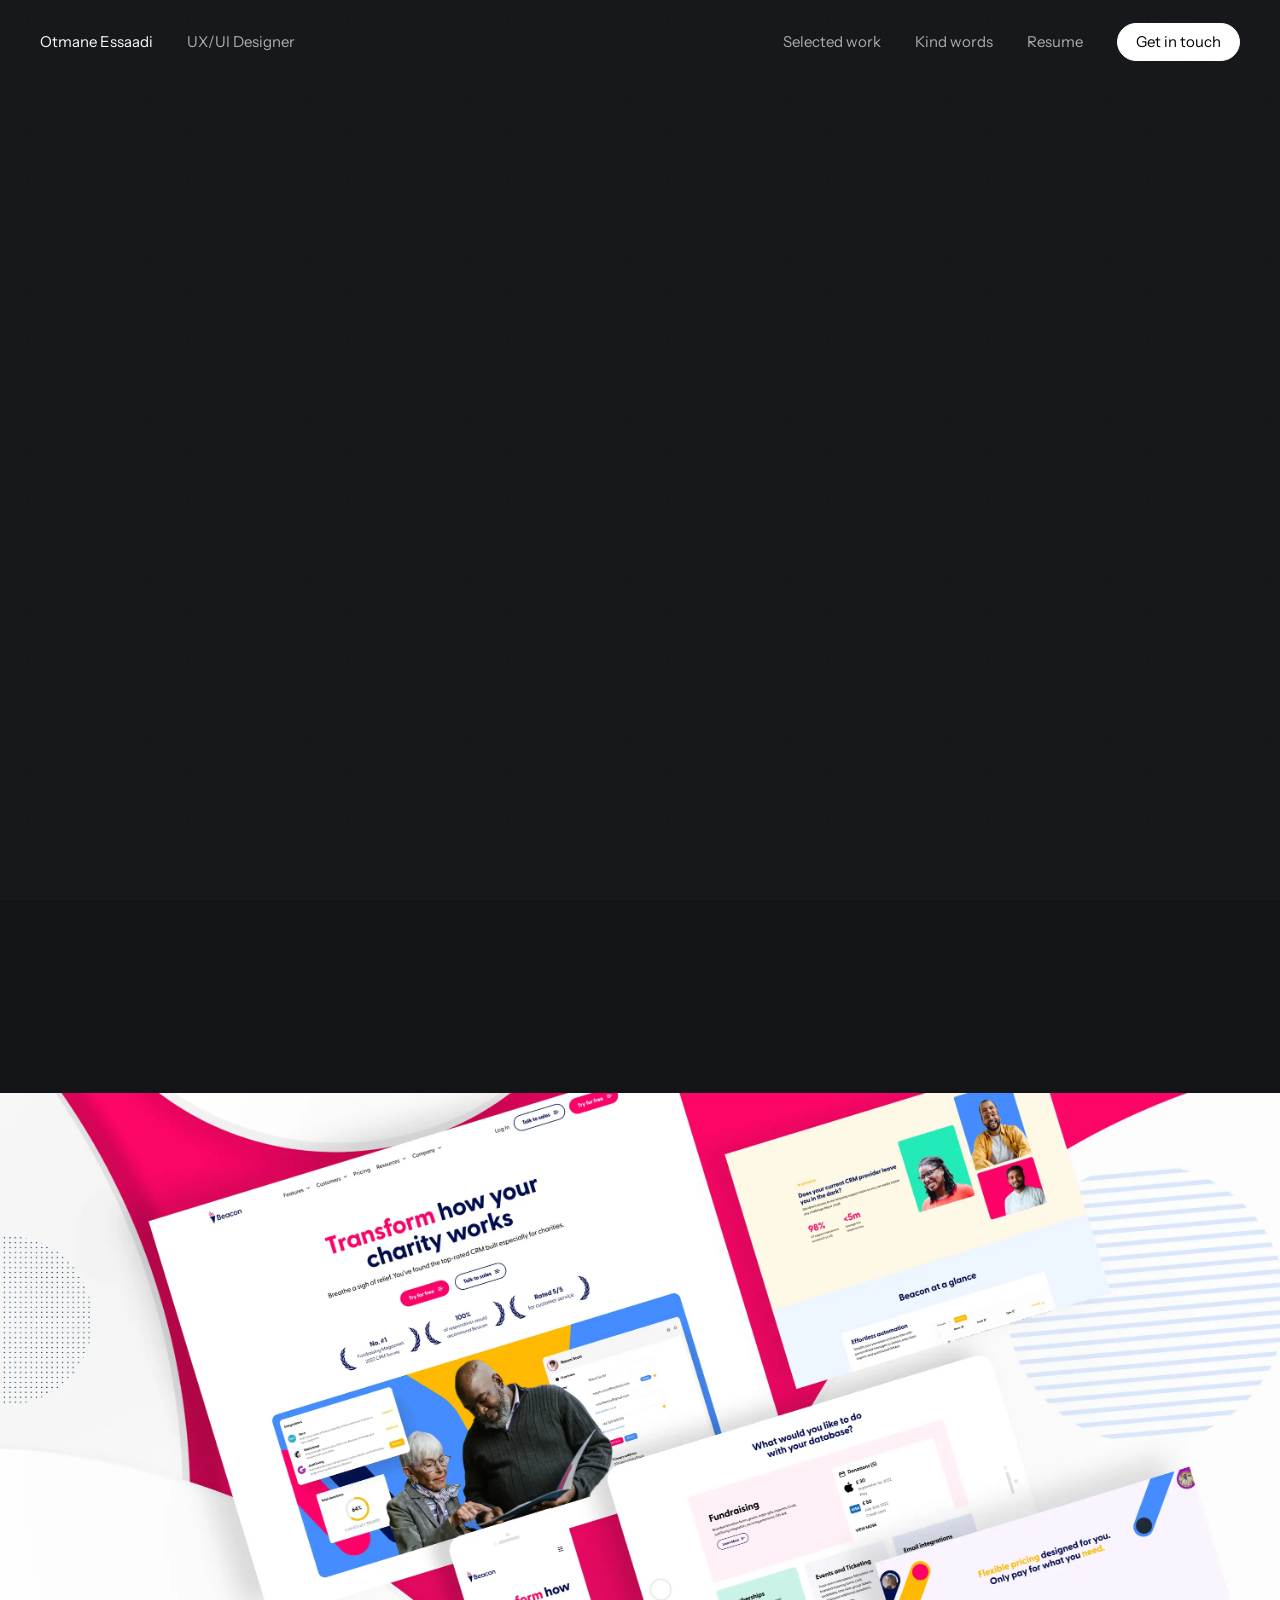
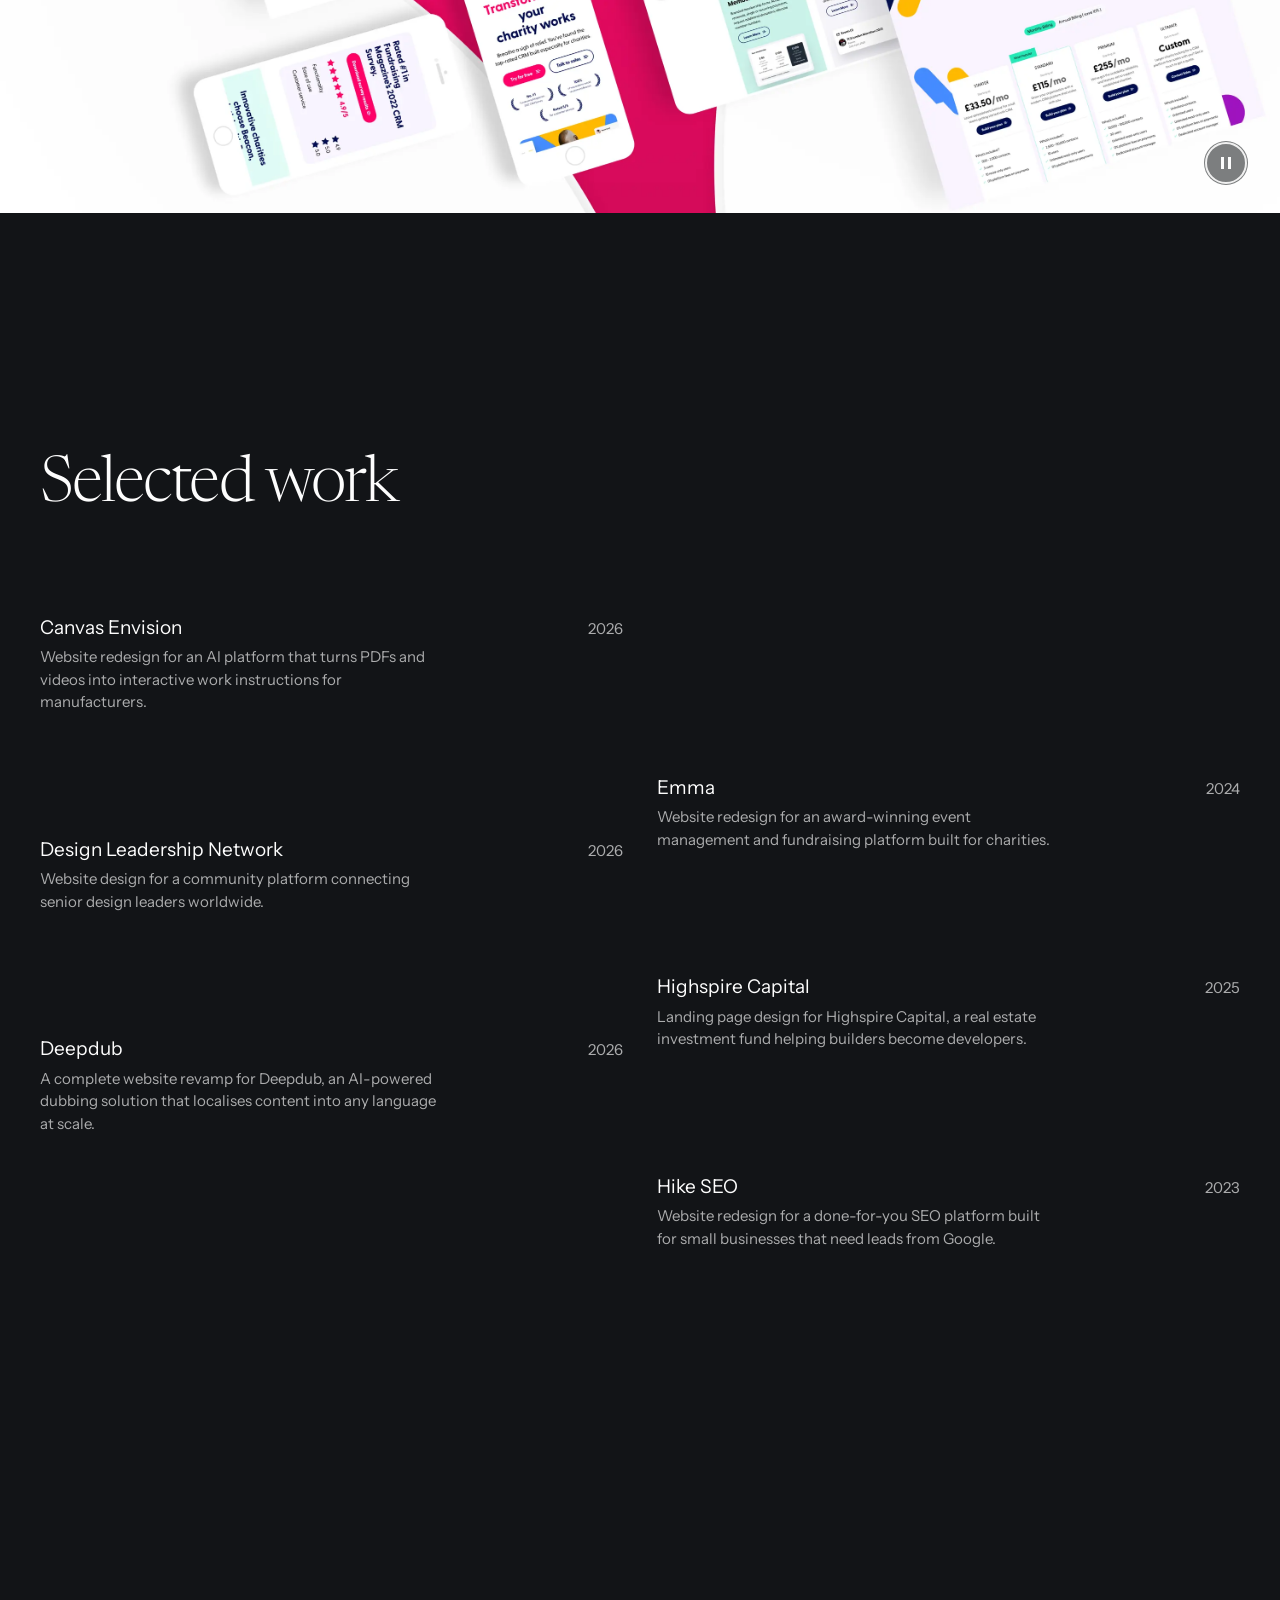
==== index.html @ 0414a8fd "Update Hike SEO homepage thumbnail" ====
<!DOCTYPE html>
<html lang="en">
<head>
<meta charset="UTF-8" />
<meta name="viewport" content="width=device-width, initial-scale=1" />
<title>Otmane Essaadi | UX/UI Designer</title>
<meta name="description" content="UX/UI Designer helping SaaS and B2B teams turn complex ideas into clear, conversion-ready websites, interfaces and developer-ready design systems." />
<meta name="robots" content="index, follow" />

<!-- Open Graph -->
<meta property="og:type" content="website" />
<meta property="og:url" content="https://otmane.design/" />
<meta property="og:title" content="Otmane Essaadi — UX/UI Designer" />
<meta property="og:description" content="UX/UI Designer based in Marrakech, shaping digital products, websites and design systems with clarity and character." />
<meta property="og:image" content="https://otmane.design/assets/img/highspire/mockup-3.webp" />
<meta property="og:image:width" content="1200" />
<meta property="og:image:height" content="630" />

<!-- Twitter Card -->
<meta name="twitter:card" content="summary_large_image" />
<meta name="twitter:title" content="Otmane Essaadi — UX/UI Designer" />
<meta name="twitter:description" content="UX/UI Designer based in Marrakech, shaping digital products, websites and design systems with clarity and character." />
<meta name="twitter:image" content="https://otmane.design/assets/img/highspire/mockup-3.webp" />
<meta name="theme-color" content="#121417" />
<link rel="icon" type="image/png" href="assets/img/favicon.png" />
<link rel="apple-touch-icon" href="assets/img/favicon.png" />
<link rel="preconnect" href="https://fonts.googleapis.com" />
<link rel="preconnect" href="https://cdn.prod.website-files.com" crossorigin />
<link rel="preconnect" href="https://fonts.gstatic.com" crossorigin />
<link rel="preload" as="style" href="https://fonts.googleapis.com/css2?family=Instrument+Sans:wght@400;500;600;700&family=Newsreader:ital,wght@0,300;1,300&display=swap" />
<link href="https://fonts.googleapis.com/css2?family=Instrument+Sans:wght@400;500;600;700&family=Newsreader:ital,wght@0,300;1,300&display=swap" rel="stylesheet" />
<link rel="stylesheet" href="assets/style.css" />
<script src="assets/ui.js"></script>
<script type="text/javascript">
    (function(c,l,a,r,i,t,y){
        c[a]=c[a]||function(){(c[a].q=c[a].q||[]).push(arguments)};
        t=l.createElement(r);t.async=1;t.src="https://www.clarity.ms/tag/"+i;
        y=l.getElementsByTagName(r)[0];y.parentNode.insertBefore(t,y);
    })(window, document, "clarity", "script", "xt51iv38h2");
</script>
</head>
<body>
  <a class="skip-link" href="#main-content">Skip to main content</a>

  <div class="loader" id="loader" aria-hidden="true">
    <div class="loader__imgs" id="loaderImgs"></div>
    <div class="loader__count" id="loaderCount">0%</div>
  </div>

  <div class="site-fx" aria-hidden="true">
    <div class="fx__grain"></div>
    <div class="fx__glow" id="siteGlow"></div>
  </div>

  <div class="cursor" id="cursorFollower" aria-hidden="true"><svg class="cursor__arrow" viewBox="0 0 24 24" fill="none" stroke="currentColor" stroke-width="2"><path d="M7 17 17 7M9 7h8v8"/></svg></div>

  <header class="hero" id="top">
    <nav class="nav" id="nav">
      <div class="nav__inner">
        <div class="nav__id">
          <a href="/" class="nav__name" data-name></a>
          <span class="nav__role" data-role-title></span>
        </div>
        <div class="nav__links">
          <a href="#work" class="nav__link--desktop">Selected work</a>
          <a href="#kindwords" class="nav__link--desktop">Kind words</a>
          <a href="#" class="nav__link--desktop" data-nav-resume>Resume</a>
          <a href="#" class="nav__cta" data-nav-cta>Get in touch</a>
          <button class="nav__burger" id="navBurger" type="button" aria-label="Open menu" aria-expanded="false" aria-controls="mobileMenu">
            <span class="nav__burger-box">
              <span></span><span></span>
            </span>
          </button>
        </div>
      </div>
    </nav>

    <div class="mobile-menu" id="mobileMenu" aria-hidden="true">
      <div class="mobile-menu__links">
        <a href="#work">Selected work</a>
        <a href="#kindwords">Kind words</a>
        <a href="#" data-mobile-resume>Resume</a>
      </div>
      <a href="#" class="mobile-menu__cta" data-mobile-cta>Get in touch</a>
      <div class="mobile-menu__foot">
        <a href="#" data-mobile-email></a>
        <span data-mobile-location></span>
      </div>
    </div>

    <main class="hero__inner" id="main-content">
      <span class="hero__badge" data-reveal>
        Previously Lead Designer at <em>Arch Web Design</em>
      </span>
      <h1 class="display" data-reveal data-headline></h1>
      <p class="hero__statement" data-reveal>Product, web and design-system work that teams can confidently build.</p>
      <div class="hero__bottom">
        <div class="hero__meta" data-reveal data-meta></div>
        <div class="hero__photo" data-reveal>
          <img src="assets/img/portrait.webp" alt="Portrait of Otmane Essaadi" loading="eager" />
        </div>
      </div>
    </main>
  </header>

  <section class="slider">
    <div class="slider__frame" id="sliderFrame">
      <img class="slider__img is-active" src="assets/img/slides/01.webp" alt="" />
      <img class="slider__img" src="assets/img/slides/02.webp" alt="" />
      <img class="slider__img" src="assets/img/slides/03.webp" alt="" />
      <img class="slider__img" src="assets/img/slides/04.webp" alt="" />
      <img class="slider__img" src="assets/img/jollyseo/hero.webp" alt="" />
      <button class="slider__btn" id="sliderToggle" type="button" aria-label="Pause slideshow" aria-pressed="false">
        <svg class="slider__ring" viewBox="0 0 44 44"><circle cx="22" cy="22" r="20"/></svg>
        <svg class="slider__icon slider__icon--pause" viewBox="0 0 10 12"><rect x="0" y="0" width="3" height="12"/><rect x="7" y="0" width="3" height="12"/></svg>
        <svg class="slider__icon slider__icon--play" viewBox="0 0 10 12"><path d="M0 0 L10 6 L0 12 Z"/></svg>
      </button>
    </div>
  </section>

  <section class="work" id="work">
    <div class="work__wrap">
      <h2 class="work__heading">Selected work</h2>
      <div class="work__cols">
        <div class="work__col" data-work-col-a></div>
        <div class="work__col work__col--offset" data-work-col-b></div>
      </div>
    </div>
  </section>

  <section class="services" id="services">
    <div class="services__wrap">
      <h2 class="services__heading" data-reveal>What I do</h2>
      <div class="services__grid" data-services></div>
      <div class="services__cta">
        <p class="services__cta-text" data-reveal>Open to full-time and part-time opportunities.</p>
        <a href="#" class="services__cta-btn" data-services-cta data-reveal>Get in touch
          <svg viewBox="0 0 24 24" fill="none" stroke="currentColor" stroke-width="2"><path d="M7 17 17 7M9 7h8v8"/></svg>
        </a>
      </div>
    </div>
  </section>

  <section class="kindwords" id="kindwords">
    <div class="kindwords__wrap">
      <h2 class="kindwords__heading" data-reveal>Kind words</h2>
      <div class="kindwords__article" data-reveal>
        <span class="kindwords__date">June 8, 2026 — reference letter</span>
        <blockquote class="kindwords__quote">
          <p>He joined us as a Junior UX Designer and grew into our Lead Designer role, earning it every step of the way. He has the skills and experience to design any website, app or marketing material you can dream up. Over six years, he's delivered close to 150 projects for our clients.</p>
        </blockquote>
        <a class="kindwords__link" href="https://drive.google.com/file/d/1XlR3CCmjpRQ0XWfE2bCJECdwpQb5hz2L/view?usp=sharing" target="_blank" rel="noopener">Read full reference letter
          <svg viewBox="0 0 24 24" fill="none" stroke="currentColor" stroke-width="2" aria-hidden="true"><path d="M7 17 17 7M9 7h8v8"/></svg>
        </a>
        <div class="kindwords__footer">
          <div class="kindwords__author">
            <span class="kindwords__author-name">Rhami Aboud</span>
            <span class="kindwords__author-role">Founder &amp; CEO</span>
            <span class="kindwords__author-role">Arch Web Design</span>
          </div>
          <img class="kindwords__signature" src="assets/img/signature.png" alt="Rhami Aboud signature" />
        </div>
      </div>
    </div>
  </section>

  <footer class="contact">
    <div class="contact__wrap">
      <span class="contact__label" data-reveal>Start a conversation</span>
      <a href="#" class="contact__email" data-contact-email data-reveal></a>
      <div class="contact__row" data-reveal>
        <div class="contact__meta">
          <span data-contact-credit></span>
          <div class="contact__location">
            <span data-contact-city></span>
            <svg class="contact__clock-icon" viewBox="0 0 20 20" fill="none" xmlns="http://www.w3.org/2000/svg">
              <defs><linearGradient id="cg" x1="0" y1="0" x2="1" y2="0"><stop offset="0%" stop-color="#ebe1b0"/><stop offset="100%" stop-color="#aea8fe"/></linearGradient></defs>
              <circle cx="10" cy="10" r="8" stroke="url(#cg)" stroke-width="1.5"/>
              <path d="M10 6v4l3 2" stroke="url(#cg)" stroke-width="1.5" stroke-linecap="round"/>
            </svg>
            <span data-contact-time></span>
          </div>
        </div>
        <div class="contact__socials" data-contact-socials></div>
      </div>
    </div>
  </footer>

<script>
  const ARROW = '<svg viewBox="0 0 24 24" fill="none" stroke="currentColor" stroke-width="2"><path d="M7 17 17 7M9 7h8v8"/></svg>';
  const esc = (s='') => String(s).replace(/[&<>"]/g, c => ({'&':'&amp;','<':'&lt;','>':'&gt;','"':'&quot;'}[c]));

  async function loadJSON(path){
    const r = await fetch(path, {cache:'no-store'});
    if(!r.ok) throw new Error('Failed to load '+path);
    return r.json();
  }

  function renderSite(s){
    document.querySelectorAll('[data-name]').forEach(el => el.textContent = s.name || 'Your Name');
    document.title = (s.name ? s.name + ' | ' : '') + (s.role_title || 'UX/UI Designer');
    document.querySelectorAll('[data-role-title]').forEach(el => el.textContent = s.role_title || '');
    const yearEl = document.querySelector('[data-year]');
    if(yearEl) yearEl.textContent = new Date().getFullYear();

    const navCta = document.querySelector('[data-nav-cta]');
    if(navCta && s.email) navCta.href = 'mailto:' + s.email;
    const mobileCta = document.querySelector('[data-mobile-cta]');
    if(mobileCta && s.email) mobileCta.href = 'mailto:' + s.email;
    // CV / Resume links
    const resumeUrl = s.resume_url || '#';
    document.querySelectorAll('[data-nav-resume],[data-mobile-resume]').forEach(el => {
      el.href = resumeUrl;
      el.target = '_blank';
      el.rel = 'noopener';
    });
    const mobileEmail = document.querySelector('[data-mobile-email]');
    if(mobileEmail && s.email){ mobileEmail.href = 'mailto:' + s.email; mobileEmail.textContent = s.email; }
    const mobileLocation = document.querySelector('[data-mobile-location]');
    if(mobileLocation && Array.isArray(s.meta_grid)){
      const based = s.meta_grid.find(m => (m.label || '').toLowerCase() === 'based');
      if(based) mobileLocation.textContent = based.value || '';
    }

    const h = document.querySelector('[data-headline]');
    if(h){
      const pre = esc(s.headline_pre || '');
      const emphasis = s.headline_city ? '<em>'+esc(s.headline_city)+'</em>' : '';
      const bridge = Array.isArray(s.headline_lines) && s.headline_lines.length ? esc(s.headline_lines[0]) : '';
      h.innerHTML = pre + (bridge ? '<br>' + bridge + ' ' : '') + emphasis + '.';
    }

    const meta = document.querySelector('[data-meta]');
    if(meta && Array.isArray(s.meta_grid)){
      meta.innerHTML = s.meta_grid.map(m =>
        '<div class="hero__meta-item">'
        + '<span class="hero__meta-label">'+esc(m.label || '')+'</span>'
        + '<span class="hero__meta-value">'+esc(m.value || '')+'</span>'
        + '</div>'
      ).join('');
    }

    const contactEmail = document.querySelector('[data-contact-email]');
    if(contactEmail){ contactEmail.href = 'mailto:hello@otmane.design'; contactEmail.textContent = 'hello@otmane.design'; }

    const credit = document.querySelector('[data-contact-credit]');
    if(credit) credit.textContent = 'Designed and built by ' + (s.name || '');

    const cityEl = document.querySelector('[data-contact-city]');
    if(cityEl && Array.isArray(s.meta_grid)){
      const based = s.meta_grid.find(m => (m.label || '').toLowerCase() === 'based');
      if(cityEl) cityEl.textContent = based ? (based.value || '').split(',')[0] : '';
    }

    const timeEl = document.querySelector('[data-contact-time]');
    function updateClock(){
      if(!timeEl) return;
      timeEl.textContent = new Intl.DateTimeFormat('en-GB', { hour:'2-digit', minute:'2-digit', hour12:false, timeZone:'Africa/Casablanca' }).format(new Date());
    }
    updateClock();
    setInterval(updateClock, 30000);

    const SOCIAL_ICONS = {
      'linkedin': '<svg viewBox="0 0 24 24" fill="currentColor" width="16" height="16"><path d="M4.98 3.5a2.5 2.5 0 1 1 0 5 2.5 2.5 0 0 1 0-5zM3 8.75h4v11.5H3zM9 8.75h3.8v1.57h.05A4.17 4.17 0 0 1 16.6 8.4c4 0 4.75 2.63 4.75 6.05v6.8H17.6v-6.03c0-1.44-.03-3.29-2-3.29s-2.32 1.57-2.32 3.19v6.13H9z"/></svg>',
      'upwork': '<svg viewBox="0 0 24 24" fill="currentColor" width="16" height="16"><path d="M18.561 13.158c-1.102 0-2.135-.467-3.074-1.227l.228-1.076.008-.042c.207-1.143.849-3.06 2.839-3.06 1.492 0 2.703 1.212 2.703 2.703-.001 1.489-1.212 2.702-2.704 2.702zm0-8.14c-2.539 0-4.51 1.649-5.31 4.366-1.22-1.834-2.148-4.036-2.687-5.892H7.828v7.112c-.002 1.406-1.141 2.546-2.547 2.546-1.405 0-2.543-1.14-2.545-2.546V3.492H0v7.112c0 2.914 2.37 5.303 5.281 5.303 2.913 0 5.283-2.389 5.283-5.303v-1.19c.529 1.107 1.182 2.229 1.974 3.221l-1.673 7.873h2.797l1.213-5.71c1.063.679 2.285 1.109 3.686 1.109 3 0 5.439-2.452 5.439-5.45 0-3.001-2.439-5.439-5.439-5.439z"/></svg>',
      'behance': '<svg viewBox="0 0 24 24" fill="currentColor" width="16" height="16"><path d="M9.04 5.5c.77 0 1.48.06 2.12.2.64.13 1.2.35 1.64.67.45.31.79.72 1.03 1.23.24.5.36 1.12.36 1.86 0 .8-.18 1.47-.54 2a3.5 3.5 0 0 1-1.54 1.24c.93.27 1.63.74 2.09 1.42.46.67.69 1.48.69 2.42 0 .82-.17 1.52-.5 2.1a4.1 4.1 0 0 1-1.34 1.43c-.56.37-1.2.63-1.91.79-.7.16-1.42.24-2.14.24H2V5.5h7.04zm-.4 6.22c.63 0 1.15-.15 1.55-.45.4-.3.6-.77.6-1.41 0-.35-.06-.64-.19-.88a1.5 1.5 0 0 0-.52-.56 2.1 2.1 0 0 0-.76-.3 4.1 4.1 0 0 0-.9-.09H5v3.69h3.64zm.2 6.52c.34 0 .67-.04.97-.1.31-.07.58-.18.81-.33.24-.16.43-.37.57-.63.14-.26.21-.59.21-.98 0-.78-.22-1.34-.66-1.67-.43-.33-1.01-.5-1.72-.5H5v4.2h3.84zm9.54-1.37c.42.41.97.61 1.72.61.54 0 1-.13 1.39-.39.39-.26.63-.54.72-.83h2.64c-.42 1.3-1.07 2.23-1.95 2.78-.87.55-1.93.83-3.16.83-.86 0-1.63-.14-2.32-.41a5.04 5.04 0 0 1-1.74-1.16 5.23 5.23 0 0 1-1.1-1.78 6.4 6.4 0 0 1-.39-2.26c0-.8.14-1.56.41-2.25.28-.7.67-1.3 1.17-1.8a5.3 5.3 0 0 1 1.77-1.18c.68-.28 1.44-.42 2.27-.42.93 0 1.74.18 2.44.54.7.36 1.27.84 1.72 1.44.44.6.76 1.28.94 2.04.19.77.25 1.57.19 2.41h-7.88c.04.85.3 1.53.72 1.94zm3.02-4.98c-.34-.37-.85-.56-1.52-.56-.44 0-.82.08-1.12.23-.3.15-.55.34-.73.57-.19.22-.32.46-.4.72a3 3 0 0 0-.13.73h4.56c-.1-.73-.32-1.32-.66-1.69z"/></svg>',
      'dribbble': '<svg viewBox="0 0 24 24" fill="currentColor" width="16" height="16"><path d="M12 2C6.48 2 2 6.48 2 12s4.48 10 10 10 10-4.48 10-10S17.52 2 12 2zm6.6 4.84a8.35 8.35 0 0 1 1.9 4.71c-.28-.06-3.06-.62-5.86-.27-.06-.16-.13-.32-.2-.48-.18-.43-.38-.86-.59-1.27 3.13-1.28 4.56-3.11 4.75-3.69zM12 3.67c2.16 0 4.14.79 5.67 2.08-.17.55-1.47 2.26-4.48 3.38A38.5 38.5 0 0 0 9.34 3.9 8.38 8.38 0 0 1 12 3.67zM7.6 4.67a36.6 36.6 0 0 1 3.79 5.18C8.38 10.73 5.5 10.75 5.19 10.75h-.05A8.38 8.38 0 0 1 7.6 4.67zM3.67 12l.03-.3c.29.01 3.73.08 6.88-.96.19.38.38.76.55 1.14-.1.03-.19.06-.28.1-3.26 1.05-5 4.15-5.14 4.4A8.35 8.35 0 0 1 3.67 12zm8.33 8.33c-1.97 0-3.79-.68-5.22-1.81.1-.24 1.41-2.97 4.97-4.2.02 0 .03-.01.05-.01a33.5 33.5 0 0 1 1.72 5.82 8.3 8.3 0 0 1-1.52.2zm3.38-.87A34.9 34.9 0 0 0 13.83 14c2.6-.41 4.88.27 5.16.35a8.37 8.37 0 0 1-3.61 5.11z"/></svg>'
    };

    const socWrap = document.querySelector('[data-contact-socials]');
    if(socWrap && Array.isArray(s.socials)){
      socWrap.innerHTML = s.socials.map(l => {
        const key = (l.label || '').toLowerCase();
        const icon = SOCIAL_ICONS[key] || '';
        return '<a href="'+esc(l.url)+'" target="_blank" rel="noopener">'+icon+esc(l.label)+'</a>';
      }).join('');
    }

    const servicesCta = document.querySelector('[data-services-cta]');
    if(servicesCta) servicesCta.href = 'mailto:hello@otmane.design';
  }

  function renderServices(list){
    const grid = document.querySelector('[data-services]');
    if(!grid) return;
    grid.innerHTML = list.map((sv, i) =>
      '<div class="services__item" data-reveal>'
      + '<span class="services__num">'+String(i + 1).padStart(2, '0')+'</span>'
      + '<h3 class="services__title">'+esc(sv.title || '')+'</h3>'
      + '<p class="services__desc">'+esc(sv.description || '')+'</p>'
      + '</div>'
    ).join('');
  }

  function renderWork(list){
    const projectPriority = {'canvas-envision': 0, 'emma': 1, 'design-leadership-network': 2, 'highspire': 3, 'deepdub': 4, 'hike-seo': 5};
    list = list.slice().sort((a, b) => (projectPriority[a.slug] ?? 99) - (projectPriority[b.slug] ?? 99));
    const colA = document.querySelector('[data-work-col-a]');
    const colB = document.querySelector('[data-work-col-b]');
    if(!colA || !colB) return;

    const yearOverrides = {
      'design-leadership-network': '2026',
      'deepdub': '2026',
      'emma': '2024',
      'highspire': '2025',
      'canvas-envision': '2026'
    };

    const card = (p) => {
      const isSoon = p.tag === 'Soon';
      const tag = isSoon ? 'div' : 'a';
      const staticPages = ['canvas-envision', 'deepdub', 'highspire', 'emma', 'hike-seo', 'design-leadership-network'];
      const workHref = staticPages.indexOf(p.slug) >= 0 ? '/work/'+p.slug : 'work.html#'+esc(p.slug||'');
      const hrefAttr = isSoon ? '' : ' href="'+workHref+'"';
      const titleHTML = esc(p.title || '') + (isSoon ? ' <span class="work__badge">Soon</span>' : '');
      return '<'+tag+' class="work__card" data-reveal'+hrefAttr+'>'
        + '<div class="work__figure"><img src="'+esc(p.image || '')+'" alt="'+esc(p.title || '')+'" loading="lazy" /></div>'
        + '<div class="work__caption">'
        +   '<div class="work__row">'
        +     '<span class="work__title">'+titleHTML+'</span>'
        +     '<span class="work__year">'+esc(yearOverrides[p.slug] || p.year || '')+'</span>'
        +   '</div>'
        +   '<p class="work__desc">'+esc(p.summary || p.description || '')+'</p>'
        + '</div>'
        + '</'+tag+'>';
    };

    const isSingleColumn = window.matchMedia('(max-width: 720px)').matches;
    if(isSingleColumn){
      colA.innerHTML = list.map(card).join('');
      colB.innerHTML = '';
    }else{
      const leftProjects = list.filter((_, index) => index % 2 === 0);
      const rightProjects = list.filter((_, index) => index % 2 === 1);
      colA.innerHTML = leftProjects.map(card).join('');
      colB.innerHTML = rightProjects.map(card).join('');
    }

    if(!window.__workOrderResponsive){
      window.__workOrderResponsive = true;
      window.matchMedia('(max-width: 720px)').addEventListener('change', () => {
        renderWork(list);
        document.querySelectorAll('.work__card[data-reveal]').forEach((el) => el.classList.add('in'));
      });
    }
  }

  function setupFX(){
    const siteFx = document.querySelector('.site-fx');
    if(!siteFx) return;
    if(window.matchMedia('(prefers-reduced-motion: reduce)').matches) return;

    let raf = null;
    window.addEventListener('pointermove', (e) => {
      siteFx.classList.add('is-active');
      if(raf) return;
      raf = requestAnimationFrame(() => {
        siteFx.style.setProperty('--x', e.clientX + 'px');
        siteFx.style.setProperty('--y', e.clientY + 'px');
        raf = null;
      });
    });
    document.addEventListener('mouseleave', () => siteFx.classList.remove('is-active'));
  }


  function setupSlider(){
    const frame = document.getElementById('sliderFrame');
    if(!frame) return;
    const imgs = Array.from(frame.querySelectorAll('.slider__img'));
    const btn = document.getElementById('sliderToggle');
    const ring = frame.querySelector('.slider__ring');
    if(!imgs.length || !btn || !ring) return;

    const DURATION = 3000;
    const CIRCUMFERENCE = 126;
    let idx = 0, timer = null, paused = false;
    let elapsed = 0, lastTs = null, rafId = null;

    ring.style.strokeDasharray = CIRCUMFERENCE;
    ring.style.strokeDashoffset = CIRCUMFERENCE;

    function animateRing(ts){
      if(lastTs) elapsed += ts - lastTs;
      lastTs = ts;
      const progress = Math.min(elapsed / DURATION, 1);
      ring.style.strokeDashoffset = CIRCUMFERENCE * (1 - progress);
      if(progress < 1 && !paused){
        rafId = requestAnimationFrame(animateRing);
      }
    }

    function startRing(){
      if(rafId) cancelAnimationFrame(rafId);
      elapsed = 0; lastTs = null;
      ring.style.strokeDashoffset = CIRCUMFERENCE;
      rafId = requestAnimationFrame(animateRing);
    }

    function resumeRing(){
      lastTs = null;
      rafId = requestAnimationFrame(animateRing);
    }

    function goTo(next){
      imgs[idx].classList.remove('is-active');
      idx = next;
      imgs[idx].classList.add('is-active');
    }

    function tick(){
      if(paused) return;
      goTo((idx + 1) % imgs.length);
      startRing();
      timer = setTimeout(tick, DURATION);
    }

    startRing();
    timer = setTimeout(tick, DURATION);

    btn.addEventListener('click', () => {
      paused = !paused;
      btn.classList.toggle('is-paused', paused);
      btn.setAttribute('aria-pressed', String(paused));
      btn.setAttribute('aria-label', paused ? 'Play slideshow' : 'Pause slideshow');
      if(paused){
        clearTimeout(timer);
        if(rafId) cancelAnimationFrame(rafId);
      } else {
        resumeRing();
        const remaining = DURATION - elapsed;
        timer = setTimeout(tick, remaining);
      }
    });
  }

  function setupMobileMenu(){
    const burger = document.getElementById('navBurger');
    const menu = document.getElementById('mobileMenu');
    if(!burger || !menu) return;

    function closeMenu(){
      burger.classList.remove('is-open');
      menu.classList.remove('is-open');
      burger.setAttribute('aria-expanded', 'false');
      menu.setAttribute('aria-hidden', 'true');
      document.body.classList.remove('menu-open');
    }
    function openMenu(){
      burger.classList.add('is-open');
      menu.classList.add('is-open');
      burger.setAttribute('aria-expanded', 'true');
      menu.setAttribute('aria-hidden', 'false');
      document.body.classList.add('menu-open');
    }

    burger.addEventListener('click', () => {
      burger.classList.contains('is-open') ? closeMenu() : openMenu();
    });
    menu.querySelectorAll('a').forEach(a => a.addEventListener('click', closeMenu));
    window.addEventListener('keydown', (e) => { if(e.key === 'Escape') closeMenu(); });
  }

  function setupNav(){
    const nav = document.getElementById('nav');
    const onScroll = () => nav.classList.toggle('scrolled', window.scrollY > 8);
    onScroll();
    window.addEventListener('scroll', onScroll, {passive:true});
  }

  function setupReveal(){
    const io = new IntersectionObserver((entries) => {
      entries.forEach((e) => {
        if(e.isIntersecting){
          e.target.classList.add('in');
          io.unobserve(e.target);
        }
      });
    }, {threshold:.08, rootMargin:'0px 0px 0px 0px'});

    const groups = new Map();
    document.querySelectorAll('[data-reveal]').forEach((el) => {
      const parent = el.parentElement;
      const count = groups.get(parent) || 0;
      el.style.transitionDelay = (count * 90) + 'ms';
      groups.set(parent, count + 1);
      io.observe(el);
    });
  }



  const LOADER_IMAGES = [
    'assets/img/slides/01.webp',
    'assets/img/slides/02.webp',
    'assets/img/slides/03.webp',
    'assets/img/slides/04.webp',
    'assets/img/jollyseo/thumbnail.webp',
  ];

  (async function init(){
    // Start loader immediately
    const pageReady = new Promise(resolve => {
      (async () => {
        try{
          const [site, services, proj] = await Promise.all([
            loadJSON('data/site.json'),
            loadJSON('data/services.json'),
            loadJSON('data/projects.json?v=portfolio-20260806-3'),
          ]);
          renderSite(site);
          renderServices(services.services || []);
          renderWork(proj.projects.filter(p => p.featured === true));
        }catch(err){ console.error(err); }
        resolve();
      })();
    });

    // Run loader AND page fetch in parallel — reveal when both done
    UI.runLoader(LOADER_IMAGES, async () => {
      await pageReady;
      document.body.classList.add('ready');
      setupNav();
      setupReveal();
      setupSlider();
      setupFX();
    });
  })();

  // Mobile menu must be responsive immediately — not gated behind the loader
  setupMobileMenu();
</script>
  <div class="pg-transition" id="pgTransition" aria-hidden="true"></div>

<script>
(function(){
  var overlay = document.getElementById('pgTransition');
  if(!overlay) return;

  var COVER = 450;   // time for overlay to cover screen before navigating

  function clearOverlay(){
    overlay.classList.remove('is-entering');
    overlay.classList.remove('is-leaving');
    overlay.style.pointerEvents = '';
    // Scroll to hash target after overlay reveals the page
    if(location.hash){
      const target = document.querySelector(location.hash);
      if(target) setTimeout(()=> target.scrollIntoView({behavior:'smooth'}), 50);
    }
  }

  function transitionTo(href){
    overlay.style.pointerEvents = 'all';
    overlay.classList.remove('is-leaving');
    void overlay.offsetWidth;
    overlay.classList.add('is-entering');
    setTimeout(function(){ window.location.href = href; }, COVER);
  }

  document.addEventListener('click', function(e){
    var a = e.target.closest('a');
    if(!a) return;
    var href = a.getAttribute('href');
    if(!href) return;
    if(a.target === '_blank') return;
    if(href.startsWith('mailto:') || href.startsWith('http') || href.startsWith('#')) return;
    var base = href.split('#')[0];
    var cur = window.location.pathname.split('/').pop();
    if(base === '' || base === cur) return;
    e.preventDefault();
    transitionTo(href);
  });

  // On load: play the reveal, then ALWAYS clear (never leave the page covered)
  clearOverlay();
  void overlay.offsetWidth;
  overlay.classList.add('is-leaving');
  overlay.addEventListener('animationend', clearOverlay, {once:true});
  setTimeout(clearOverlay, 1200);              // safety net

  // If the browser restores this page from bfcache, make sure it is not covered
  window.addEventListener('pageshow', clearOverlay);
})();
</script>

</body>
</html>
---- assets/style.css ----
/* ============================================================
   Portfolio — shared styles
   Instrument Sans (body/UI) · Newsreader (headline) · dark ink (#121417) · restrained accents
   ============================================================ */

/* ============================================================
   Page loader
   ============================================================ */
.loader{
  position:fixed;
  inset:0;
  z-index:10000;
  background:#ebe1b0;
  display:flex;
  align-items:center;
  justify-content:center;
  overflow:hidden;
  transition:transform .6s cubic-bezier(.76,0,.24,1);
  will-change:transform;
}
.loader.is-done{
  transform:translateY(-100%);
}
.loader__imgs{
  position:relative;
  width:clamp(260px,28vw,420px);
  aspect-ratio:4/3;
}
.loader__img{
  position:absolute;
  inset:0;
  width:100%;
  height:100%;
  object-fit:cover;
  opacity:0;
  transition:opacity .3s ease;
  border-radius:4px;
}
.loader__img.is-active{
  opacity:1;
}
.loader__count{
  position:absolute;
  bottom:32px;
  right:40px;
  font-family:"Newsreader","Georgia",serif;
  font-style:italic;
  font-weight:300;
  font-size:clamp(48px,7vw,96px);
  color:#121417;
  letter-spacing:-.04em;
  line-height:1;
  z-index:2;
  pointer-events:none;
  font-variant-numeric:tabular-nums;
}
@media (max-width:720px){
  .loader__count{bottom:24px;right:20px}
  .loader__imgs{width:80vw}
}

:root{
  --bg:#121417;
  --ink:#fdfdfd;
  --ink-soft:rgba(253,253,253,.65);
  --ink-faint:rgba(253,253,253,.45);
  --line:rgba(255,255,255,.12);
  --line-strong:rgba(255,255,255,.22);
  --accent:#4aa36c;
  --card:rgba(255,255,255,.04);
  --shadow:0 1px 2px rgba(0,0,0,.2),0 12px 32px -16px rgba(0,0,0,.5);
  --ease:cubic-bezier(.22,.61,.36,1);
  --maxw:1521.5px;
}

*{box-sizing:border-box;margin:0;padding:0}
html{scroll-behavior:smooth;scroll-padding-top:100px;-webkit-text-size-adjust:100%}
body{
  background:var(--bg);
  color:var(--ink);
  font-family:"Instrument Sans",system-ui,sans-serif;
  font-weight:400;
  line-height:1.55;
  -webkit-font-smoothing:antialiased;
  text-rendering:optimizeLegibility;
  overflow-x:hidden;
}
/* Loader simply sits on top — no need to hide content underneath */
a{color:inherit;text-decoration:none}
img{max-width:100%;display:block}
::selection{background:var(--ink);color:var(--bg)}

.wrap{max-width:var(--maxw);margin:0 auto;padding:0}

/* ---------- nav (Figma exact) ---------- */
.nav{
  position:fixed;
  top:0;left:0;right:0;
  z-index:60;
  background:transparent;
  backdrop-filter:none;
  -webkit-backdrop-filter:none;
  transition:background .5s var(--ease),backdrop-filter .5s var(--ease);
}
.nav.scrolled{
  background:rgba(18,20,23,.7);
  backdrop-filter:saturate(160%) blur(16px);
  -webkit-backdrop-filter:saturate(160%) blur(16px);
  box-shadow:0 1px 0 rgba(255,255,255,.06);
}
.nav__inner{
  max-width:1521.5px;
  margin:0 auto;
  min-height:84px;
  padding:21.25px 0;
  box-sizing:border-box;
  display:flex;
  align-items:center;
  justify-content:space-between;
}
.nav__id{
  display:flex;
  align-items:baseline;
  gap:34px;
  font-family:"Instrument Sans",system-ui,sans-serif;
  font-size:15px;
  font-weight:400;
  line-height:22.5px;
  white-space:nowrap;
}
.nav__name{color:#fdfdfd}
.nav__role{color:rgba(253,253,253,.65)}

.nav__links{display:flex;align-items:center;gap:34px}
.nav__links a{
  font-family:"Instrument Sans",system-ui,sans-serif;
  font-size:15px;
  font-weight:400;
  line-height:22.5px;
  color:rgba(253,253,253,.65);
  white-space:nowrap;
  transition:color .25s var(--ease);
  position:relative;
}
.nav__links a:not(.nav__cta)::after{
  content:'';
  position:absolute;
  bottom:-2px;left:0;
  width:100%;height:1px;
  background:linear-gradient(90deg,#ebe1b0,#aea8fe);
  transform:scaleX(0);
  transform-origin:left;
  transition:transform .4s var(--ease);
}
.nav__links a:hover{color:#fdfdfd}
.nav__links a:not(.nav__cta):hover::after{transform:scaleX(1)}
.nav__cta{
  display:inline-flex;
  align-items:center;
  height:38.25px;
  padding:1px 18px;
  border-radius:9999px;
  background:#ffffff;
  border:1px solid #ffffff;
  color:#000000 !important;
  font-size:15px;
  line-height:15px;
  transition:background .3s var(--ease),color .3s var(--ease),border-color .3s var(--ease);
}
.nav__cta:hover{background:transparent;color:#ffffff !important;border-color:#ffffff}

.nav__burger{
  display:none;
  position:relative;
  width:40px;
  height:40px;
  padding:0;
  border:none;
  background:none;
  cursor:pointer;
  flex-shrink:0;
  align-items:center;
  justify-content:center;
}
.nav__burger-box{
  position:relative;
  display:block;
  width:24px;
  height:14px;
}
.nav__burger-box span{
  position:absolute;
  left:0;right:0;
  height:1px;
  background:#fdfdfd;
  transition:transform .3s var(--ease),top .3s var(--ease),opacity .25s var(--ease);
}
.nav__burger-box span:nth-child(1){top:0}
.nav__burger-box span:nth-child(2){top:13px}
.nav__burger.is-open .nav__burger-box span:nth-child(1){top:6.5px;transform:rotate(45deg)}
.nav__burger.is-open .nav__burger-box span:nth-child(2){top:6.5px;transform:rotate(-45deg)}

.mobile-menu{
  position:fixed;
  inset:0;
  height:100vh;
  height:100dvh;
  z-index:55;
  display:flex;
  flex-direction:column;
  align-items:flex-start;
  justify-content:flex-start;
  gap:28px;
  padding:104px 24px 32px;
  box-sizing:border-box;
  background:rgba(18,20,23,.94);
  backdrop-filter:blur(20px);
  -webkit-backdrop-filter:blur(20px);
  opacity:0;
  visibility:hidden;
  transform:translateY(-16px);
  transition:opacity .4s var(--ease),transform .4s var(--ease),visibility 0s linear .4s;
}
.mobile-menu.is-open{
  opacity:1;
  visibility:visible;
  transform:translateY(0);
  transition:opacity .4s var(--ease),transform .4s var(--ease),visibility 0s;
}
.mobile-menu__links{
  display:flex;
  flex-direction:column;
  gap:4px;
}
.mobile-menu__links a{
  font-family:"Newsreader","Georgia",serif;
  font-style:italic;
  font-weight:300;
  font-size:clamp(32px,11vw,48px);
  color:#fdfdfd;
  opacity:.92;
  position:relative;
  transition:opacity .25s var(--ease);
}
.mobile-menu__links a::after{
  content:'';
  position:absolute;
  bottom:0;left:0;
  width:100%;height:1px;
  background:linear-gradient(90deg,#ebe1b0,#aea8fe);
  transform:scaleX(0);
  transform-origin:left;
  transition:transform .4s var(--ease);
}
.mobile-menu__links a:hover{opacity:1}
.mobile-menu__links a:hover::after{transform:scaleX(1)}
.mobile-menu__cta{
  font-family:"Instrument Sans",system-ui,sans-serif;
  font-style:normal;
  font-weight:500;
  font-size:16px;
  color:#000;
  background:#fdfdfd;
  border:1px solid #fdfdfd;
  padding:12px 26px;
  border-radius:9999px;
  transition:background .3s var(--ease),color .3s var(--ease),border-color .3s var(--ease);
}
.mobile-menu__cta:hover{background:transparent;color:#fdfdfd;border-color:#fdfdfd}
.mobile-menu__foot{
  margin-top:auto;
  display:flex;
  flex-direction:column;
  gap:6px;
}
.mobile-menu__foot a{
  font-family:"Instrument Sans",system-ui,sans-serif;
  font-size:15px;
  color:#aea8fe;
}
.mobile-menu__foot span{
  font-family:"Instrument Sans",system-ui,sans-serif;
  font-size:13px;
  color:rgba(253,253,253,.55);
}
body.menu-open{overflow:hidden}


.hero{
  position:relative;
  color:#fdfdfd;
  overflow:hidden;
  display:flex;
  align-items:center;
  min-height:100vh;
  padding:104px 0 40px;
  box-sizing:border-box;
}
.hero__badge{
  display:inline-flex;
  align-items:center;
  align-self:flex-start;
  gap:8px;
  padding:10px 20px;
  border:1px solid var(--line);
  border-radius:9999px;
  font-size:20px;
  font-family:"Newsreader","Georgia",serif;
  font-weight:300;
  font-style:normal;
  color:var(--ink-soft);
  margin-bottom:32px;
  width:fit-content;
}
.hero__badge em{
  font-style:italic;
  font-family:"Newsreader","Georgia",serif;
  font-weight:300;
  background:linear-gradient(90deg,#ebe1b0,#aea8fe);
  -webkit-background-clip:text;
  background-clip:text;
  color:transparent;
}
@media (max-width:720px){.hero__badge{font-size:16px}}

.hero__inner{
  position:relative;
  z-index:1;
  width:100%;
  max-width:1521.5px;
  margin:0 auto;
  padding:0;
  display:flex;
  flex-direction:column;
}
h1.display{
  margin:0;
  font-family:"Newsreader","Georgia",serif;
  font-weight:300;
  font-style:normal;
  font-size:102px;
  line-height:1;
  letter-spacing:-0.04em;
  color:#fdfdfd;
}
h1.display em{
  font-family:"Newsreader","Georgia",serif;
  font-style:italic;
  font-weight:300;
  background:linear-gradient(90deg,#ebe1b0,#aea8fe);
  -webkit-background-clip:text;
  background-clip:text;
  color:transparent;
  text-decoration:underline;
  text-decoration-color:#aea8fe;
  text-underline-offset:.16em;
}
.hero__statement{
  width:30%;
  margin:28px 0 0;
  font-family:"Instrument Sans",system-ui,sans-serif;
  font-size:clamp(18px,1.8vw,26px);
  line-height:1.45;
  color:var(--ink-soft);
}

.hero__bottom{
  margin-top:34px;
  display:flex;
  align-items:flex-end;
  justify-content:space-between;
  gap:40px;
  flex-wrap:wrap;
}

.hero__meta{
  display:grid;
  grid-template-columns:repeat(2,320.88px);
  column-gap:25.5px;
  row-gap:23.375px;
  width:667.25px;
}
.hero__meta-item{display:flex;flex-direction:column;gap:6.38px}
.hero__meta-label{
  font-family:"Instrument Sans",system-ui,sans-serif;
  font-size:11.7px;
  font-weight:400;
  line-height:17.53px;
  letter-spacing:.935px;
  text-transform:uppercase;
  color:rgba(253,253,253,.65);
}
.hero__meta-value{
  font-family:"Instrument Sans",system-ui,sans-serif;
  font-size:15.9px;
  font-weight:400;
  line-height:23.91px;
  color:#fdfdfd;
}

.hero__photo{
  flex:0 0 auto;
  aspect-ratio:620/680;
  height:clamp(280px,42vh,680px);
  width:auto;
  background:#ff6322;
  overflow:hidden;
}
.hero__photo img{
  width:100%;
  height:100%;
  object-fit:cover;
  object-position:center 18%;
  display:block;
}

/* ---------- page transition ---------- */
.pg-transition{
  position:fixed;
  inset:0;
  z-index:9000;
  pointer-events:none;
  background:#ebe1b0;
  transform:translateX(-100%) translateZ(0);
  will-change:transform;
  backface-visibility:hidden;
}
.pg-transition.is-entering{
  animation:pgIn .4s cubic-bezier(.76,0,.24,1) forwards;
}
.pg-transition.is-leaving{
  animation:pgOut .5s cubic-bezier(.76,0,.24,1) forwards;
}
@keyframes pgIn{
  from{transform:translateX(-100%) translateZ(0)}
  to{transform:translateX(0%) translateZ(0)}
}
@keyframes pgOut{
  from{transform:translateX(0%) translateZ(0)}
  to{transform:translateX(100%) translateZ(0)}
}

/* ---------- custom cursor ---------- */
@media (hover:hover) and (pointer:fine){
  *{cursor:none !important}
}
/* NOTE: do NOT add will-change / filter / opacity to an ancestor of .cursor —
   any of those create a compositing layer and silently kill mix-blend-mode. */
.cursor{
  position:fixed;
  top:0;left:0;
  width:20px;
  height:20px;
  border-radius:50%;
  background:#fff;
  mix-blend-mode:difference;
  pointer-events:none;
  z-index:9999;
  opacity:0;
  display:flex;
  align-items:center;
  justify-content:center;
  transform:translate(-300px,-300px) translate(-50%,-50%);
}
/* Black arrow: inside a difference-blended circle, black leaves the backdrop
   untouched, so the arrow reads as a cut-out (dark on light, light on dark). */
.cursor__arrow{
  width:22px;
  height:22px;
  flex:none;
  color:#000;
  stroke:#000;
  opacity:0;
  transform:scale(.4);
  transition:opacity .25s var(--ease), transform .25s var(--ease);
}
.cursor.is-project .cursor__arrow{
  opacity:1;
  transform:scale(1);
}
.site-fx{
  position:fixed;
  inset:0;
  z-index:-1;
  overflow:hidden;
  pointer-events:none;
}

.fx__grain{
  position:absolute;
  inset:-20px;
  opacity:.05;
  mix-blend-mode:overlay;
  background-image:url("data:image/svg+xml;utf8,%3Csvg%20xmlns='http://www.w3.org/2000/svg'%20width='160'%20height='160'%3E%3Cfilter%20id='n'%3E%3CfeTurbulence%20type='fractalNoise'%20baseFrequency='0.85'%20numOctaves='2'%20stitchTiles='stitch'/%3E%3C/filter%3E%3Crect%20width='100%25'%20height='100%25'%20filter='url(%23n)'/%3E%3C/svg%3E");
  background-repeat:repeat;
}

.fx__glow{
  position:absolute;
  width:520px;
  height:520px;
  left:calc(var(--x, 50vw) - 260px);
  top:calc(var(--y, 40vh) - 260px);
  background:radial-gradient(circle,rgba(174,168,254,.20),transparent 70%);
  border-radius:50%;
  opacity:0;
  transition:opacity .4s var(--ease);
}
.site-fx.is-active .fx__glow{opacity:1}

/* ---------- image slider ---------- */
.slider{
  padding:120px 0;
}
.slider__frame{
  position:relative;
  max-width:1521.5px;
  margin:0 auto;
  aspect-ratio:1521.5/855;
  overflow:hidden;
  background:#1a1d21;
}
.slider__img{
  position:absolute;
  inset:0;
  width:100%;
  height:100%;
  object-fit:cover;
  opacity:0;
  transition:opacity 1.2s var(--ease);
}
.slider__img.is-active{opacity:1}

.slider__btn{
  position:absolute;
  right:32px;
  bottom:28px;
  width:44px;
  height:44px;
  padding:0;
  border:none;
  border-radius:50%;
  background:rgba(18,20,23,.55);
  backdrop-filter:blur(6px);
  display:flex;
  align-items:center;
  justify-content:center;
  cursor:pointer;
  color:#fdfdfd;
}
.slider__ring{
  position:absolute;
  inset:0;
  width:44px;
  height:44px;
  transform:rotate(-90deg);
  fill:none;
  stroke:rgba(253,253,253,.9);
  stroke-width:2;
}
.slider__icon{
  position:relative;
  z-index:1;
  width:10px;
  height:12px;
  fill:#fdfdfd;
}
.slider__icon--play{display:none}
.slider__btn.is-paused .slider__icon--pause{display:none}
.slider__btn.is-paused .slider__icon--play{display:block}

/* ---------- section scaffolding ---------- */
.section{padding:120px 0}
.section__head{
  display:flex;align-items:baseline;justify-content:space-between;gap:20px;
  padding-bottom:22px;border-bottom:1px solid var(--line);margin-bottom:8px;
}
.section__label{font-size:13px;font-weight:700;letter-spacing:.14em;text-transform:uppercase;color:var(--ink-faint)}
.section__note{font-size:14px;color:var(--ink-soft);font-weight:500}

/* ---------- experience ---------- */
.xp__row{
  display:grid;grid-template-columns:84px 1fr auto;align-items:center;gap:24px;
  padding:22px 8px;border-bottom:1px solid var(--line);position:relative;transition:padding-left .4s var(--ease);
}
.xp__row::before{
  content:"";position:absolute;left:-8px;top:0;bottom:0;width:2px;background:var(--accent);
  transform:scaleY(0);transform-origin:bottom;transition:transform .4s var(--ease);border-radius:2px;
}
.xp__row:hover{padding-left:22px}
.xp__row:hover::before{transform:scaleY(1);transform-origin:top}
.xp__year{font-size:14px;font-weight:600;color:var(--ink-faint);font-variant-numeric:tabular-nums}
.xp__co{font-family:"Newsreader","Georgia",serif;font-size:clamp(19px,2.4vw,26px);font-weight:500;letter-spacing:-.01em}
.xp__role{font-size:14px;color:var(--ink-soft);font-weight:500;display:flex;align-items:center;gap:10px}
.xp__arrow{color:var(--ink-faint);transition:transform .35s var(--ease),color .35s var(--ease)}
.xp__row:hover .xp__arrow{transform:translate(3px,-3px);color:var(--ink)}

/* ---------- selected work (Figma dark masonry) ---------- */
.work{
  color:#fdfdfd;
  padding:120px 0;
}
.work__wrap{
  max-width:1521.5px;
  margin:0 auto;
  padding:0;
}
.work__heading{
  font-family:"Newsreader","Georgia",serif;
  font-weight:300;
  font-style:normal;
  font-size:64px;
  line-height:1.05;
  letter-spacing:-1.92px;
  margin:0 0 68px;
  color:#fdfdfd;
}
.work__cols{
  display:flex;
  align-items:flex-start;
  gap:34px;
}
.work__col{
  flex:1 1 0;
  min-width:0;
  display:flex;
  flex-direction:column;
  gap:96px;
}
.work__col--offset{
  margin-top:160px;
}

.work__card{
  display:block;
  color:inherit;
  text-decoration:none;
}
.work__figure{
  position:relative;
  width:100%;
  overflow:hidden;
  background:linear-gradient(90deg,rgba(255,255,255,0) 0%,rgba(255,255,255,.05) 50%,rgba(255,255,255,0) 100%),rgba(255,255,255,.04);
}
.work__figure img{
  width:100%;
  height:auto;
  display:block;
  transition:transform .6s var(--ease);
}
.work__card:hover .work__figure img{transform:scale(1.035)}

.work__caption{
  margin-top:25px;
  display:flex;
  flex-direction:column;
  gap:4px;
}
.work__row{
  display:flex;
  align-items:baseline;
  justify-content:space-between;
  gap:16px;
}
.work__title{
  font-family:"Instrument Sans",system-ui,sans-serif;
  font-size:19px;
  font-weight:400;
  color:#fdfdfd;
  white-space:nowrap;
}
.work__badge{
  margin-left:10px;
  background:linear-gradient(90deg,#ebe1b0,#aea8fe);
  -webkit-background-clip:text;
  background-clip:text;
  color:transparent;
}
.work__year{
  font-family:"Instrument Sans",system-ui,sans-serif;
  font-size:15px;
  font-weight:400;
  color:rgba(253,253,253,.65);
  white-space:nowrap;
}
.work__desc{
  font-family:"Instrument Sans",system-ui,sans-serif;
  font-size:15px;
  font-weight:400;
  line-height:1.5;
  color:rgba(253,253,253,.65);
  max-width:400px;
}

/* ---------- work grid ---------- */
.grid{margin-top:10px;display:grid;gap:18px;grid-template-columns:repeat(2,1fr)}
.proj{
  display:flex;flex-direction:column;justify-content:space-between;gap:42px;min-height:228px;padding:28px;
  border-radius:18px;background:var(--card);border:1px solid var(--line);position:relative;overflow:hidden;
  transition:transform .45s var(--ease),border-color .45s var(--ease),box-shadow .45s var(--ease);
}
.proj::after{
  content:"";position:absolute;inset:0;border-radius:18px;pointer-events:none;opacity:0;transition:opacity .45s var(--ease);
  background:radial-gradient(120% 120% at 100% 0%,color-mix(in srgb,var(--accent) 8%,transparent),transparent 55%);
}
.proj:hover{transform:translateY(-4px);border-color:var(--line-strong);box-shadow:var(--shadow)}
.proj:hover::after{opacity:1}
.proj__tag{font-size:12px;font-weight:600;letter-spacing:.02em;color:var(--ink-soft);border:1px solid var(--line);border-radius:100px;padding:5px 11px;align-self:flex-start;white-space:nowrap}
.proj__body{display:flex;flex-direction:column;gap:18px}
.proj__title{font-family:"Newsreader","Georgia",serif;font-size:24px;font-weight:500;letter-spacing:-.01em;line-height:1.2;max-width:22ch}
.proj__foot{display:flex;align-items:center;justify-content:space-between}
.proj__meta{font-size:14px;color:var(--ink-soft);font-weight:500}
.proj__go{
  width:34px;height:34px;border-radius:50%;border:1px solid var(--line);display:grid;place-items:center;color:var(--ink-soft);
  transition:background .35s var(--ease),color .35s var(--ease),border-color .35s var(--ease),transform .35s var(--ease);
}
.proj:hover .proj__go{background:var(--ink);color:var(--bg);border-color:var(--ink);transform:rotate(-45deg)}

/* ---------- footer ---------- */
/* ---------- services (What I do) ---------- */
.services{padding:120px 0}
.services__wrap{max-width:1521.5px;margin:0 auto}
.services__heading{
  font-family:"Newsreader","Georgia",serif;
  font-weight:300;
  font-size:64px;
  line-height:1.05;
  letter-spacing:-1.92px;
  text-align:center;
  margin:0 0 68px;
}
.services__grid{
  display:grid;
  grid-template-columns:repeat(3,1fr);
  border-top:1px solid var(--line);
}
.services__item{
  padding:39.5px 34px 34px;
  border-bottom:1px solid var(--line);
  border-right:1px solid var(--line);
  display:flex;
  flex-direction:column;
  gap:25.5px;
}
.services__item:nth-child(3n){border-right:none}
.services__num{font-size:11px;color:var(--ink-faint)}
.services__title{
  font-family:"Newsreader","Georgia",serif;
  font-weight:300;
  font-size:30px;
  line-height:1.25;
  margin:0;
}
.services__desc{font-size:15px;line-height:1.55;color:var(--ink-soft);max-width:340px}
.services__cta{
  display:flex;
  align-items:center;
  justify-content:space-between;
  gap:24px;
  flex-wrap:wrap;
  padding:59.5px 34px;
  border-bottom:1px solid var(--line);
}
.services__cta-text{
  font-family:"Newsreader","Georgia",serif;
  font-weight:300;
  font-style:italic;
  font-size:32px;
  letter-spacing:-.64px;
  background:linear-gradient(90deg,#ebe1b0,#aea8fe);
  -webkit-background-clip:text;
  background-clip:text;
  color:transparent;
  max-width:508px;
}
.services__cta-btn{
  display:inline-flex;
  align-items:center;
  gap:8.5px;
  height:51px;
  padding:0 26.5px;
  border-radius:9999px;
  background:#fdfdfd;
  border:1px solid #fdfdfd;
  color:#000;
  font-size:15px;
  flex-shrink:0;
  transition:background .3s var(--ease),color .3s var(--ease),border-color .3s var(--ease);
}
.services__cta-btn svg{width:14px;height:14px;transition:color .3s var(--ease)}
.services__cta-btn:hover{background:transparent;color:#fdfdfd;border-color:#fdfdfd}

/* ---------- kind words ---------- */
.kindwords{padding:120px 0}
.kindwords__wrap{max-width:1521.5px;margin:0 auto}
.kindwords__heading{
  font-family:"Newsreader","Georgia",serif;
  font-weight:300;
  font-size:64px;
  line-height:1.05;
  letter-spacing:-1.92px;
  margin:0 0 68px;
}
.kindwords__article{
  border-top:1px solid var(--line);
  padding:85px 0 86px;
  border-bottom:1px solid var(--line);
  display:flex;
  flex-direction:column;
  gap:40px;
  max-width:941px;
}
.kindwords__date{
  font-size:11px;
  letter-spacing:.18em;
  text-transform:uppercase;
  color:var(--ink-soft);
}
.kindwords__quote{
  font-family:"Newsreader","Georgia",serif;
  font-weight:300;
  font-style:italic;
  font-size:40px;
  line-height:1.2;
  letter-spacing:-.6px;
  background:linear-gradient(130deg,#ebe1b0 18%,#aea8fe 99%);
  -webkit-background-clip:text;
  background-clip:text;
  color:transparent;
}
.kindwords__quote p::before{content:'“'}
.kindwords__quote p::after{content:'”'}
.kindwords__link{
  display:inline-flex;
  align-items:center;
  gap:8px;
  align-self:flex-start;
  padding:12px 20px;
  border:1px solid var(--line);
  border-radius:9999px;
  font-size:14px;
  color:#fdfdfd;
  transition:border-color .25s var(--ease),background .25s var(--ease);
}
.kindwords__link:hover{border-color:rgba(255,255,255,.55);background:rgba(255,255,255,.04)}
.kindwords__link svg{width:15px;height:15px}
.kindwords__signature{
  width:280px;
  opacity:.55;
  mix-blend-mode:normal;
  transform:rotate(-10deg);
  pointer-events:none;
  flex-shrink:0;
}
.kindwords__footer{
  display:flex;
  align-items:flex-end;
  justify-content:space-between;
  gap:24px;
  margin-top:-20px;
}
.kindwords__author{
  display:flex;
  flex-direction:column;
  gap:4px;
  text-align:left;
}
.kindwords__author-name{
  font-size:16px;
  color:#fdfdfd;
}
.kindwords__author-role{
  font-size:14px;
  color:var(--ink-soft);
}

/* ---------- final contact / footer ---------- */
.contact{padding:72px 0 40px;margin-top:96px}
.contact__wrap{max-width:1521.5px;margin:0 auto}
.contact__label{
  display:block;
  font-size:11px;
  letter-spacing:.18em;
  text-transform:uppercase;
  color:var(--ink-soft);
  margin-bottom:34px;
}
.contact__email{
  display:block;
  font-family:"Newsreader","Georgia",serif;
  font-weight:300;
  font-size:clamp(36px,8.4vw,128px);
  letter-spacing:-.04em;
  line-height:1.05;
  background:linear-gradient(90deg,#ebe1b0,#aea8fe);
  -webkit-background-clip:text;
  background-clip:text;
  color:transparent;
  word-break:break-word;
  margin-bottom:43px;
  position:relative;
  display:inline-block;
}
.contact__email::after{
  content:'';
  position:absolute;
  bottom:0;left:0;
  width:100%;height:2px;
  background:linear-gradient(90deg,#ebe1b0,#aea8fe);
  transform:scaleX(0);
  transform-origin:left;
  transition:transform .6s var(--ease);
}
.contact__email:hover::after{transform:scaleX(1)}
.contact__row{
  display:flex;
  align-items:center;
  justify-content:space-between;
  gap:24px;
  flex-wrap:wrap;
  padding-top:0;
}
.contact__meta{display:flex;align-items:center;gap:68px;flex-wrap:wrap;font-size:15px;color:var(--ink-soft)}
.contact__location{
  display:flex;
  align-items:center;
  gap:8px;
  background:linear-gradient(90deg,#ebe1b0,#aea8fe);
  -webkit-background-clip:text;
  background-clip:text;
  color:transparent;
}
.contact__clock-icon{width:20px;height:20px;opacity:.9;flex-shrink:0;stroke:url(#clockGrad)}
.contact__socials{display:flex;gap:8.5px;flex-wrap:wrap}
.contact__socials a{
  display:inline-flex;
  align-items:center;
  gap:6px;
  height:38.5px;
  padding:0 16px;
  border:1px solid var(--line);
  border-radius:9999px;
  font-size:13px;
  color:var(--ink-soft);
  transition:color .25s var(--ease),border-color .25s var(--ease);
}
.contact__socials a svg{flex-shrink:0;opacity:.7;transition:opacity .25s var(--ease)}
.contact__socials a:hover{color:#fdfdfd;border-color:rgba(255,255,255,.5)}
.contact__socials a:hover svg{opacity:1}

/* ---------- reveal ---------- */
[data-reveal]{opacity:0;transform:translateY(22px);transition:opacity .7s var(--ease),transform .7s var(--ease)}
[data-reveal].in{opacity:1;transform:none}

/* ============================================================
   Work listing page (/work with no slug)
   ============================================================ */
.wl-wrap{max-width:1521.5px;margin:0 auto;padding:0}
.wl-hero{padding:160px 0 80px}
.wl-eyebrow{
  font-size:11px;
  letter-spacing:.18em;
  text-transform:uppercase;
  color:var(--ink-soft);
  margin-bottom:20px;
}
.wl-heading{
  font-family:"Newsreader","Georgia",serif;
  font-weight:300;
  font-size:clamp(40px,5.5vw,88px);
  line-height:1.05;
  letter-spacing:-.04em;
  color:#fdfdfd;
}
.wl-heading em{
  font-style:italic;
  background:linear-gradient(90deg,#ebe1b0,#aea8fe);
  -webkit-background-clip:text;
  background-clip:text;
  color:transparent;
}

/* filter bar */
.wl-filters{
  display:flex;
  flex-wrap:wrap;
  gap:8px;
  margin-bottom:64px;
}
.wl-filter{
  font-family:"Instrument Sans","Helvetica Neue",sans-serif;
  font-size:13px;
  font-weight:500;
  color:var(--ink-soft);
  background:transparent;
  border:1px solid var(--line);
  border-radius:100px;
  padding:8px 18px;
  cursor:pointer;
  transition:color .25s var(--ease), border-color .25s var(--ease), background .25s var(--ease);
}
.wl-filter:hover{color:#fdfdfd;border-color:rgba(255,255,255,.3)}
.wl-filter.is-active{
  color:#121417;
  background:#ebe1b0;
  border-color:#ebe1b0;
}

/* project list — 2-col staggered masonry matching homepage */
.wl-list{
  display:flex;
  align-items:flex-start;
  gap:34px;
}
.wl-col{
  flex:1 1 0;
  min-width:0;
  display:flex;
  flex-direction:column;
  gap:96px;
}
.wl-col--offset{
  margin-top:160px;
}

/* wl card scroll reveal */
.wl-card{
  opacity:0;
  transform:translateY(20px);
  transition:opacity .55s var(--ease), transform .55s var(--ease);
}
.wl-card--visible{
  opacity:1;
  transform:translateY(0);
}


/* wl responsive */
@media (max-width:1521px){.wl-wrap{padding:0 40px}}
@media (max-width:720px){
  .wl-hero{padding:120px 0 56px}
  .wl-wrap{padding:0 20px}
  .wl-eyebrow{font-size:16px;letter-spacing:.08em}
  .wl-filters{margin-bottom:40px}
  .wl-list{flex-direction:column;gap:56px}
  .wl-col{gap:56px}
  .wl-col--offset{margin-top:0}
  .wl-card__title{font-size:15px}
}

/* prose aside layout */
.prose-row{
  display:grid;
  grid-template-columns:1fr 2fr;
  gap:0 80px;
  padding:56px 0;
  border-top:1px solid var(--line);
}
.prose-row:first-child{border-top:none;padding-top:0}
.prose-row--full{
  padding:56px 0 0;
  border-top:1px solid var(--line);
  display:block;
}
.prose-row__title h2{
  font-family:"Newsreader","Georgia",serif;
  font-weight:300;
  font-size:clamp(24px,2.5vw,36px);
  letter-spacing:-.02em;
  line-height:1.15;
  color:#fdfdfd;
  margin:0;
  position:sticky;
  top:100px;
}
.prose-row__content p{
  font-size:clamp(15px,1.5vw,17px);
  line-height:1.72;
  color:rgba(253,253,253,.75);
  margin:0 0 1.2em;
}
.prose-row__content p:last-child{margin-bottom:0}
.prose-row__content ul,.prose-row__content ol{
  padding-left:1.3em;
  color:rgba(253,253,253,.75);
  font-size:clamp(15px,1.5vw,17px);
  line-height:1.72;
}
.prose-row__content li{margin-bottom:.4em}
.prose-row__content blockquote{
  border-left:2px solid rgba(174,168,254,.5);
  padding-left:20px;
  color:rgba(253,253,253,.6);
  font-style:italic;
}
@media (max-width:720px){
  .prose-row{
    grid-template-columns:1fr;
    gap:16px;
    padding:40px 0;
  }
  .prose-row__title h2{position:static}
  .prose-row--full{padding-top:40px}
}

/* prose (case study body) */
.prose{font-size:clamp(16px,1.6vw,18px);line-height:1.72;color:rgba(253,253,253,.8)}
.prose > * + *{margin-top:1.3em}
.prose h3{font-family:"Newsreader","Georgia",serif;font-weight:300;font-size:clamp(20px,2vw,28px);letter-spacing:-.02em;margin-top:1.8em;color:#fdfdfd}
.prose a{color:#aea8fe;text-decoration:underline;text-underline-offset:3px}
.prose ul,.prose ol{padding-left:1.4em}
.prose li{margin-top:.5em}
.prose img{width:100%;height:auto;display:block;margin:2em 0}
.prose blockquote{border-left:2px solid rgba(174,168,254,.5);padding-left:20px;color:var(--ink-soft)}
.prose code{background:rgba(255,255,255,.08);padding:2px 6px;border-radius:4px;font-size:.875em;font-family:ui-monospace,monospace}
.prose pre{background:#0f1419;color:#e7edf2;padding:20px 24px;border-radius:12px;overflow:auto;font-size:14px}
.prose pre code{background:none;padding:0}
.prose hr{border:none;border-top:1px solid var(--line);margin:2.5em 0}

.notfound{padding:200px 0;text-align:center}
.notfound h1{font-family:"Newsreader","Georgia",serif;font-weight:300;font-size:48px;letter-spacing:-.04em;color:#fdfdfd}
.notfound p{margin-top:16px;color:var(--ink-soft)}
.notfound a{color:#aea8fe;text-decoration:underline}
.work-page{padding:160px 0 120px}
.work-page__wrap{max-width:1521.5px;margin:0 auto}
.work-page__intro{margin-bottom:96px}
.work-page__eyebrow{
  display:block;
  font-size:11px;
  letter-spacing:.18em;
  text-transform:uppercase;
  color:var(--ink-soft);
  margin-bottom:24px;
}
.work-page__heading{
  font-family:"Newsreader","Georgia",serif;
  font-weight:300;
  font-size:clamp(36px,5vw,80px);
  line-height:1.08;
  letter-spacing:-.04em;
  color:#fdfdfd;
}
.work-page__heading em{
  font-family:"Newsreader","Georgia",serif;
  font-style:italic;
  font-weight:300;
  background:linear-gradient(90deg,#ebe1b0,#aea8fe);
  -webkit-background-clip:text;
  background-clip:text;
  color:transparent;
}
.work-page__list{
  display:flex;
  flex-direction:column;
  gap:96px;
}

/* project card */
.wcard{display:block;color:inherit;text-decoration:none}
.wcard__img{
  width:100%;
  aspect-ratio:4/5;
  overflow:hidden;
  background:rgba(255,255,255,.04);
}
.wcard__img img{
  width:100%;height:100%;
  object-fit:cover;
  display:block;
  transition:transform .7s var(--ease);
}
.wcard:hover .wcard__img img{transform:scale(1.03)}
.wcard__info{
  display:flex;
  align-items:baseline;
  justify-content:space-between;
  gap:16px;
  margin-top:20px;
}
.wcard__left{display:flex;flex-direction:column;gap:4px}
.wcard__title{font-size:16px;font-weight:400;color:#fdfdfd}
.wcard__discipline{font-size:14px;color:var(--ink-soft)}
.wcard__year{font-size:14px;color:var(--ink-soft);white-space:nowrap}
.wcard__soon{
  margin-left:8px;
  font-size:12px;
  background:linear-gradient(90deg,#ebe1b0,#aea8fe);
  -webkit-background-clip:text;
  background-clip:text;
  color:transparent;
}

/* work page footer */
.work-page__foot{padding:60px 0;border-top:1px solid var(--line)}
.work-page__foot-inner{
  display:flex;
  align-items:center;
  justify-content:space-between;
  gap:24px;
  font-size:14px;
  color:var(--ink-soft);
}
.work-page__foot-back{
  display:inline-flex;
  align-items:center;
  gap:6px;
  position:relative;
}
.work-page__foot-back::after{
  content:'';
  position:absolute;
  bottom:-2px;left:0;
  width:100%;height:1px;
  background:linear-gradient(90deg,#ebe1b0,#aea8fe);
  transform:scaleX(0);
  transform-origin:left;
  transition:transform .4s var(--ease);
}
.work-page__foot-back:hover::after{transform:scaleX(1)}

@media (max-width:1521px){
  .work-page__wrap{padding:0 40px}
}
@media (max-width:720px){
  .work-page{padding:120px 0 64px}
  .work-page__wrap{padding:0 20px}
  .work-page__intro{margin-bottom:56px}
  .work-page__list{gap:56px}
  .work-page__foot-inner{flex-direction:column;align-items:flex-start;gap:12px}
}

/* ============================================================
   Case study page (work.html#slug)
   ============================================================ */
.cs-hero{padding:160px 0 0}
.cs-hero__wrap,.cs-body__wrap,.cs-more__wrap{
  max-width:1521.5px;
  margin:0 auto;
  padding:0;
}
.cs-back{
  display:inline-flex;
  align-items:center;
  gap:6px;
  font-size:15px;
  color:var(--ink-soft);
  margin-bottom:40px;
  position:relative;
}
.cs-back::after{
  content:'';
  position:absolute;
  bottom:-2px;left:0;
  width:100%;height:1px;
  background:linear-gradient(90deg,#ebe1b0,#aea8fe);
  transform:scaleX(0);
  transform-origin:left;
  transition:transform .4s var(--ease);
}
.cs-back:hover::after{transform:scaleX(1)}

.cs-category{
  display:none;
  font-size:12px;
  letter-spacing:.18em;
  text-transform:uppercase;
  color:var(--ink-soft);
  margin-bottom:20px;
}
.cs-title{
  font-family:"Newsreader","Georgia",serif;
  font-weight:300;
  font-size:clamp(32px,5.5vw,80px);
  line-height:1.1;
  letter-spacing:-.04em;
  color:#fdfdfd;
  max-width:22ch;
  margin-bottom:28px;
}
.cs-title-row{
  display:flex;
  align-items:flex-end;
  justify-content:space-between;
  gap:40px;
}
.cs-live-link{
  display:inline-flex;
  align-items:center;
  gap:6px;
  height:38.5px;
  padding:0 16px;
  border:1px solid var(--line);
  border-radius:9999px;
  font-size:13px;
  color:var(--ink-soft);
  white-space:nowrap;
  flex-shrink:0;
  transition:color .25s var(--ease),border-color .25s var(--ease);
}
.cs-live-link:hover{color:#fdfdfd;border-color:rgba(255,255,255,.5)}
@media (max-width:720px){
  .cs-title-row{flex-direction:column;align-items:flex-start;gap:16px}
}
.cs-summary{
  font-size:clamp(16px,1.6vw,19px);
  line-height:1.6;
  color:var(--ink-soft);
  max-width:60ch;
  margin-bottom:40px;
}

/* facts dl */
.cs-facts{
  display:grid;
  grid-template-columns:repeat(4,1fr);
  border-top:1px solid var(--line);
  margin-top:48px;
}
.cs-fact{
  display:flex;
  flex-direction:column;
  padding:28px 0;
  border-right:1px solid var(--line);
  padding-right:24px;
  padding-left:0;
}
.cs-fact:last-child{border-right:none}
.cs-fact + .cs-fact{padding-left:24px}
.cs-fact__label{
  font-size:11px;
  letter-spacing:.12em;
  text-transform:uppercase;
  color:var(--ink-soft);
  margin-bottom:12px;
}
.cs-fact__value{font-size:15px;color:#fdfdfd}
.cs-fact__link{
  color:#fdfdfd;
  text-decoration:none;
  border-bottom:1px solid var(--line);
  transition:border-color .2s var(--ease), color .2s var(--ease);
  padding-bottom:1px;
}
.cs-fact__link:hover{color:#ebe1b0;border-color:#ebe1b0}

/* cover */
.cs-cover-wrap{margin-top:80px}
.cs-cover-wrap .cs-img--full,.cs-cover-wrap .cs-cover{
  max-width:1521.5px;
  margin:0 auto;
  padding:0;
  box-sizing:border-box;
}
.cs-cover{width:100%;overflow:hidden}
.cs-cover img{width:100%;height:auto;display:block}

/* gallery */
.cs-gallery{display:flex;flex-direction:column;gap:16px;margin-top:48px}
.cs-img--full{width:100%;overflow:hidden}
.cs-img--full img{width:100%;height:auto;display:block}
.cs-img-grid{display:grid;grid-template-columns:1fr 1fr;gap:16px}
.cs-img{overflow:hidden}
.cs-img img{width:100%;height:100%;object-fit:cover;display:block}


/* before/after slider */
.cs-slider{margin-top:32px;user-select:none}
.cs-slider__track{
  position:relative;
  overflow:hidden;
  cursor:ew-resize;
  background:rgba(255,255,255,.04);
  line-height:0;
}
.cs-slider__after,
.cs-slider__before{
  position:absolute;
  inset:0;
  overflow:hidden;
}
.cs-slider__after{position:relative;inset:unset;width:100%}
.cs-slider__after img{width:100%;height:100%;object-fit:cover;display:block;pointer-events:none}
.cs-slider__before{
  position:absolute;
  top:0;left:0;
  height:100%;
  width:50%;
  overflow:hidden;
}
.cs-slider__before img{
  width:100%;
  height:100%;
  object-fit:cover;
  display:block;
  pointer-events:none;
  position:absolute;
  top:0;left:0;
  min-width:var(--slider-track-w, 100%);
  max-width:none;
}
.cs-slider__divider{
  position:absolute;
  top:0;
  left:50%;
  height:100%;
  width:0;
  transform:translateX(-50%);
  pointer-events:none;
  z-index:2;
}
.cs-slider__line{
  position:absolute;
  top:0;left:50%;
  width:1px;
  height:100%;
  background:rgba(255,255,255,.6);
  transform:translateX(-50%);
}
.cs-slider__handle{
  position:absolute;
  top:50%;left:50%;
  transform:translate(-50%,-50%);
  width:44px;height:44px;
  border-radius:50%;
  background:rgba(18,20,23,.8);
  backdrop-filter:blur(8px);
  -webkit-backdrop-filter:blur(8px);
  border:1px solid rgba(255,255,255,.2);
  display:flex;
  align-items:center;
  justify-content:center;
  color:#fdfdfd;
  pointer-events:all;
  cursor:ew-resize;
  transition:background .2s, border-color .2s, transform .15s;
}
.cs-slider__handle:hover{
  background:rgba(18,20,23,.95);
  border-color:rgba(255,255,255,.4);
  transform:translate(-50%,-50%) scale(1.1);
}
.cs-slider__labels{
  display:flex;
  justify-content:space-between;
  margin-top:12px;
  padding:0 4px;
}
.cs-slider__label{
  font-size:11px;
  letter-spacing:.14em;
  text-transform:uppercase;
  color:var(--ink-soft);
}

/* body */
.cs-body{padding:120px 0}
.cs-section-heading{
  font-family:"Newsreader","Georgia",serif;
  font-weight:300;
  font-size:clamp(28px,3vw,44px);
  letter-spacing:-.02em;
  line-height:1.1;
  color:#fdfdfd;
  margin-top:80px;
  margin-bottom:48px;
}

/* more projects */
.cs-more{padding:120px 0}
.cs-more__list{
  display:grid;
  grid-template-columns:repeat(3,1fr);
  gap:32px;
  margin-top:0;
}

/* responsive */
@media (max-width:1521px){
  .cs-hero__wrap,.cs-body__wrap,.cs-more__wrap{padding:0 40px}
  .cs-cover-wrap .cs-img--full,.cs-cover-wrap .cs-cover{padding:0 40px}
}
.cs-more__list .wcard__img{aspect-ratio:3/2}

@media (max-width:720px){
  .cs-hero{padding:120px 0 0}
  .cs-hero__wrap,.cs-body__wrap,.cs-more__wrap{padding:0 20px}
  .cs-cover-wrap .cs-img--full,.cs-cover-wrap .cs-cover{padding:0}
  .cs-facts{grid-template-columns:repeat(2,1fr)}
  .cs-fact:nth-child(2){border-right:none}
  .cs-fact:nth-child(3){padding-left:0}
  .cs-body{padding:64px 0}
  .cs-more{padding:64px 0}
  .cs-more__list{grid-template-columns:1fr;gap:48px}
  .cs-cover-wrap{margin-top:48px}
}

/* ---------- responsive ---------- */
/* ============================================================
   RESPONSIVE — largest to smallest
   Desktop:  > 1200px  — no side padding (0px), full bleed
   Tablet:   1200–720px — 40px side padding
   Mobile:   < 720px   — 20px side padding
   ============================================================ */

/* ---------- 1521px — padding kicks in when viewport < container max-width ---------- */
@media (max-width:1521px){
  .wrap{padding:0 40px}
  .hero__inner{padding-left:40px;padding-right:40px}
  .nav__inner{padding:21.25px 40px}
  .work__wrap{padding:0 40px}
  .services__wrap{padding:0 40px}
  .kindwords__wrap{padding:0 40px}
  .contact__wrap{padding:0 40px}
  h1.display{font-size:clamp(56px,8vw,102px)}
}

/* ---------- 1100px — hero stacks vertically ---------- */
@media (max-width:1100px){
  .hero{min-height:0}
  .hero__bottom{flex-direction:column}
  .hero__photo{height:auto;width:100%;max-width:420px}
  .hero__meta{width:100%}
}

/* ---------- 900px — work/services collapse to 2 col ---------- */
@media (max-width:900px){
  .work__cols{flex-direction:column;gap:64px}
  .work__col{gap:64px}
  .work__col--offset{margin-top:0}
  .work__heading{font-size:44px;letter-spacing:-1.2px;margin-bottom:44px}
  .services__grid{grid-template-columns:repeat(2,1fr)}
  .services__item:nth-child(3n){border-right:1px solid var(--line)}
  .services__item:nth-child(2n){border-right:none}
}

/* ---------- 860px — hamburger nav ---------- */
@media (max-width:860px){
  .nav__link--desktop{display:none}
  .nav__cta{display:none}
  .nav__role{display:none}
  .nav__burger{display:flex}
  .nav__links{gap:16px}
}

/* ---------- 720px — mobile ---------- */
@media (max-width:720px){
  .wrap{padding:0 20px}
  .hero__inner{padding-left:20px;padding-right:20px}
  .nav__inner{padding:20px}
  .work__wrap{padding:0 20px}
  .services__wrap{padding:0 20px}
  .kindwords__wrap{padding:0 20px}
  .contact__wrap{padding:0 20px}

  h1.display{font-size:clamp(36px,9vw,56px)}
  .hero__statement{width:100%}

  .hero{padding-top:128px}
  .hero__meta{grid-template-columns:repeat(2,1fr);column-gap:16px;width:100%}
  .hero__meta-label{font-size:11px}
  .hero__meta-value{font-size:15px}

  .slider{padding:64px 20px}
  .slider__btn{right:16px;bottom:16px}

  .section{padding:64px 0}
  .work{padding:64px 0}
  .services{padding:64px 0}
  .kindwords{padding:64px 0}
  .contact{padding:48px 0 32px;margin-top:64px}

  .services__heading{font-size:36px;letter-spacing:-1px;text-align:left;margin-bottom:20px}
  .services__grid{grid-template-columns:1fr}
  .services__item,.services__item:nth-child(n),.services__item:nth-child(3n){padding:24px 0;gap:14px;border-right:none}
  .services__title{font-size:22px}
  .services__desc{font-size:14px;max-width:none}
  .services__cta{flex-direction:column;align-items:flex-start;gap:20px;padding:36px 0}
  .services__cta-text{font-size:22px}

  .work__heading{font-size:36px;letter-spacing:-1px;margin-bottom:36px}

  .kindwords__heading{font-size:36px;letter-spacing:-1px}
  .kindwords__article{padding:44px 0;gap:28px}
  .kindwords__quote{font-size:30px}
  .kindwords__footer{flex-direction:row;align-items:flex-end;justify-content:space-between;gap:16px;margin-top:0}
  .kindwords__signature{width:120px}
  .kindwords__author{text-align:left}

  .contact__row{flex-direction:column;align-items:flex-start;gap:20px}
  .contact__meta{gap:16px;flex-direction:column;align-items:flex-start}

  .grid{grid-template-columns:1fr}
  .xp__row{grid-template-columns:56px 1fr auto;gap:14px}
  .xp__role .r-text[data-hide]{display:none}
  .case__facts{gap:20px 40px}
}

/* ---------- 400px — very narrow phones ---------- */
@media (max-width:400px){
  .nav__role{display:none}
  .nav__id{gap:0}
}

@media (prefers-reduced-motion:reduce){
  *{animation:none!important;transition:none!important}
  [data-reveal]{opacity:1;transform:none}
  body{opacity:1}
  html{scroll-behavior:auto}
}

/* Accessibility and case-study ownership */
.skip-link{position:fixed;left:16px;top:16px;z-index:10000;padding:10px 14px;background:#fdfdfd;color:#121417;border-radius:999px;transform:translateY(-150%);transition:transform .2s var(--ease)}
.skip-link:focus{transform:translateY(0)}
:where(a,button):focus-visible{outline:2px solid #ebe1b0;outline-offset:4px}

.cs-ownership{margin-top:0;padding:20px 0;border-top:1px solid var(--line);display:grid;grid-template-columns:1fr 3fr;gap:24px;font-size:13px;line-height:1.55;color:var(--ink-soft)}
.cs-ownership strong{color:#fdfdfd;font-weight:500}

@media (max-width:720px){.cs-ownership{grid-template-columns:1fr;gap:8px}}

/* Canvas Envision case study */
.canvas-case{
  --canvas-red:#c62f3b;
  --canvas-navy:#10274d;
  --canvas-blue:#4869b6;
  --canvas-lilac:#aaa7ff;
  --canvas-paper:#f4f4f1;
}
.canvas-case__hero .cs-title{max-width:17ch}
.canvas-case__hero-copy{min-width:0}
.canvas-case__hero .cs-title-row{align-items:flex-end}
.canvas-case__hero .cs-live-link{margin-bottom:2px}
.canvas-case__dek{
  max-width:66ch;
  margin-top:0;
  color:var(--ink-soft);
  font-size:clamp(17px,1.7vw,22px);
  line-height:1.55;
}
.canvas-case__facts{grid-template-columns:repeat(3,1fr)}
.canvas-case__cover{position:relative}
.canvas-case__cover .cs-img{position:relative}
.canvas-case__cover img{background:#f5f5f2}
.canvas-case__body{padding-top:144px;padding-bottom:0}
.canvas-case__body h2{
  font-family:"Newsreader","Georgia",serif;
  font-weight:300;
  letter-spacing:-.035em;
  color:#fdfdfd;
}
.canvas-case__body p{
  color:var(--ink-soft);
  font-size:17px;
  line-height:1.72;
}
.canvas-case__intro{
  display:grid;
  grid-template-columns:minmax(0,1.05fr) minmax(0,.95fr);
  gap:clamp(64px,9vw,150px);
  padding-top:48px;
  border-top:1px solid var(--line);
}
.canvas-case__intro-heading h2{
  max-width:14ch;
  font-size:clamp(42px,5vw,72px);
  line-height:1.02;
}
.canvas-case__intro-copy{padding-top:8px}
.canvas-case__intro-copy p + p{margin-top:24px}
.canvas-case__section-label{
  margin-bottom:24px;
  color:var(--canvas-red);
  font-size:11px;
  font-weight:600;
  letter-spacing:.16em;
  text-transform:uppercase;
}
.canvas-case__challenge{
  max-width:1050px;
  margin:clamp(120px,12vw,190px) 0 0 auto;
  padding-left:clamp(32px,6vw,96px);
  border-left:1px solid rgba(198,47,59,.5);
}
.canvas-case__challenge h2{
  max-width:18ch;
  font-size:clamp(38px,4.5vw,66px);
  line-height:1.03;
}
.canvas-case__challenge p{max-width:66ch;margin-top:32px}
.canvas-case__comparison{margin-top:clamp(120px,12vw,190px)}
.canvas-case__section-head{
  display:grid;
  grid-template-columns:minmax(0,1fr) minmax(280px,.55fr);
  gap:64px;
  align-items:end;
  padding-bottom:36px;
  border-bottom:1px solid var(--line);
}
.canvas-case__section-head h2{
  font-size:clamp(40px,4.3vw,64px);
  line-height:1;
}
.canvas-case__section-head p{font-size:15px;line-height:1.6}
.canvas-case__comparison .cs-slider{margin-top:40px}
.canvas-case__comparison .cs-slider__track{
  border:1px solid rgba(255,255,255,.08);
  background:#0b182a;
}
.canvas-case__comparison .cs-slider__handle{
  background:rgba(16,39,77,.9);
  border-color:rgba(255,255,255,.35);
}
.canvas-case__comparison .cs-slider__line{background:rgba(255,255,255,.8)}
.canvas-case__approach{
  display:grid;
  grid-template-columns:minmax(320px,.72fr) minmax(0,1.28fr);
  gap:clamp(52px,7vw,112px);
  align-items:center;
  margin-top:clamp(140px,14vw,220px);
  padding:clamp(48px,6vw,92px);
  background:linear-gradient(135deg,rgba(16,39,77,.88),rgba(13,26,49,.72));
  border:1px solid rgba(117,142,199,.18);
}
.canvas-case__approach-copy h2{
  max-width:12ch;
  font-size:clamp(40px,4.4vw,66px);
  line-height:1.02;
}
.canvas-case__approach-copy p{margin-top:28px}
.canvas-case__approach-copy p + p{margin-top:20px}
.canvas-case__figure{margin:0;overflow:hidden}
.canvas-case__figure img{display:block;width:100%;height:auto}
.canvas-case__figure--approach{
  align-self:stretch;
  min-height:520px;
  background:#f6f6f3;
}
.canvas-case__figure--approach img{height:100%;object-fit:cover}
.canvas-case__decisions{margin-top:clamp(140px,14vw,220px)}
.canvas-case__decisions > h2{
  max-width:17ch;
  font-size:clamp(42px,5vw,72px);
  line-height:1.02;
}
.canvas-case__thread{
  position:relative;
  display:grid;
  grid-template-columns:repeat(3,1fr);
  gap:clamp(36px,5vw,80px);
  margin-top:80px;
  padding-top:48px;
}
.canvas-case__thread::before{
  content:"";
  position:absolute;
  top:10px;
  left:0;
  right:0;
  height:1px;
  background:linear-gradient(90deg,var(--canvas-red),var(--canvas-blue) 54%,var(--canvas-lilac));
}
.canvas-case__decision{position:relative}
.canvas-case__decision::before{
  content:"";
  position:absolute;
  top:-43px;
  left:0;
  width:9px;
  height:9px;
  border-radius:50%;
  background:#121417;
  border:2px solid var(--canvas-red);
  box-shadow:0 0 0 7px rgba(198,47,59,.08);
}
.canvas-case__decision:nth-child(2)::before{border-color:var(--canvas-blue);box-shadow:0 0 0 7px rgba(72,105,182,.08)}
.canvas-case__decision:nth-child(3)::before{border-color:var(--canvas-lilac);box-shadow:0 0 0 7px rgba(170,167,255,.08)}
.canvas-case__decision h3{
  color:#fdfdfd;
  font-size:20px;
  font-weight:500;
  line-height:1.25;
}
.canvas-case__decision p{margin-top:18px;font-size:15px;line-height:1.68}
.canvas-case__figure--system{margin-top:80px;background:#f6f6f3}
.canvas-case__outcome{
  display:grid;
  grid-template-columns:repeat(2,1fr);
  gap:clamp(64px,9vw,150px);
  margin-top:clamp(140px,14vw,220px);
  padding:72px 0;
  border-top:1px solid var(--line);
  border-bottom:1px solid var(--line);
}
.canvas-case__outcome h2{
  max-width:15ch;
  font-size:clamp(34px,3.6vw,52px);
  line-height:1.06;
}
.canvas-case__outcome p{margin-top:28px;font-size:15px;line-height:1.7}
.canvas-case__outcome-note{
  padding-top:22px;
  border-top:1px solid var(--line);
  font-size:13px!important;
}
.canvas-case .cs-more{padding-top:160px}

@media (max-width:980px){
  .canvas-case__intro{gap:56px}
  .canvas-case__approach{grid-template-columns:1fr;padding:56px}
  .canvas-case__figure--approach{min-height:0}
  .canvas-case__thread{gap:32px}
}

@media (max-width:720px){
  .canvas-case__facts{grid-template-columns:1fr}
  .canvas-case__facts .cs-fact{padding:20px 0;border-right:none;border-bottom:1px solid var(--line)}
  .canvas-case__facts .cs-fact + .cs-fact{padding-left:0}
  .canvas-case__facts .cs-fact:last-child{border-bottom:none}
  .canvas-case__body{padding-top:88px}
  .canvas-case__intro{grid-template-columns:1fr;gap:32px;padding-top:32px}
  .canvas-case__intro-heading h2{font-size:42px}
  .canvas-case__body p{font-size:16px}
  .canvas-case__challenge{margin-top:96px;padding-left:24px}
  .canvas-case__challenge h2{font-size:40px}
  .canvas-case__comparison{margin-top:96px}
  .canvas-case__section-head{grid-template-columns:1fr;gap:20px;padding-bottom:24px}
  .canvas-case__comparison .cs-slider{margin-top:24px}
  .canvas-case__approach{margin:104px -20px 0;padding:56px 20px;border-left:none;border-right:none}
  .canvas-case__approach-copy h2{font-size:42px}
  .canvas-case__decisions{margin-top:104px}
  .canvas-case__decisions > h2{font-size:44px}
  .canvas-case__thread{grid-template-columns:1fr;gap:56px;margin-top:56px;padding:0 0 0 32px}
  .canvas-case__thread::before{top:0;bottom:0;left:5px;right:auto;width:1px;height:auto;background:linear-gradient(180deg,var(--canvas-red),var(--canvas-blue) 54%,var(--canvas-lilac))}
  .canvas-case__decision::before{top:5px;left:-31px}
  .canvas-case__figure--system{margin:64px -20px 0}
  .canvas-case__outcome{grid-template-columns:1fr;gap:72px;margin-top:104px;padding:56px 0}
  .canvas-case .cs-more{padding-top:96px}
}

/* Canvas Envision — aligned with the portfolio case-study system */
.canvas-case{
  --canvas-cream:#ebe1b0;
  --canvas-lilac:#aea8fe;
}
.canvas-case__facts{grid-template-columns:repeat(4,1fr)}
.canvas-case__client-fact{
  display:flex;
  flex-direction:row;
  align-items:flex-end;
  justify-content:space-between;
  gap:20px;
}
.canvas-case__client-logo{
  width:86px;
  height:auto;
  flex:0 0 auto;
  margin-left:auto;
  margin-bottom:1px;
  opacity:.6;
}
.canvas-case__body{padding-top:120px;padding-bottom:120px}
.canvas-case__prose{margin:0}
.canvas-case__prose .prose-row__title h2{
  font-size:clamp(28px,2.5vw,36px);
  line-height:1.15;
}
.canvas-case__figure--wide{
  margin:80px 0 0;
  background:transparent;
}
.canvas-case__cover .cs-img,
.canvas-case__cover img,
.canvas-case__figure,
.canvas-case__figure img{
  border:0!important;
  outline:0!important;
  box-shadow:none!important;
}
.canvas-case__figure--wide img{
  clip-path:inset(0 2px 2px 0);
}
.canvas-case__row-image{
  margin:40px 0 0;
  overflow:hidden;
  background:transparent;
}
.canvas-case__row-image img{
  display:block;
  width:100%;
  height:auto;
  margin:0;
  border:0;
  outline:0;
  box-shadow:none;
  clip-path:inset(0 2px 2px 0);
}
.canvas-case__row-image figcaption{
  margin:12px 0 0;
  font-size:12px;
  line-height:1.4;
  color:rgba(253,253,253,.5);
}
.canvas-case__workflow-row .prose-row__title h2{max-width:10ch}
.canvas-case__workflows{
  display:grid;
  grid-template-columns:repeat(3,minmax(0,1fr));
  gap:28px;
  margin-top:36px;
}
.canvas-case__workflow h3{
  margin:0;
  font-size:17px;
  line-height:1.25;
  color:#fdfdfd;
}
.canvas-case__workflow p{
  margin-top:12px!important;
  font-size:14px!important;
  line-height:1.6!important;
}
.canvas-case__decisions{
  margin-top:120px;
  padding:0;
}
.canvas-case__decisions > h2{
  max-width:30ch;
  font-size:clamp(30px,2.5vw,36px);
  line-height:1.12;
}
.canvas-case__thread{
  grid-template-columns:repeat(3,1fr);
  gap:clamp(36px,5vw,80px);
  margin-top:64px;
  padding-top:40px;
}
.canvas-case__thread::before{
  top:0;
  height:1px;
  background:linear-gradient(90deg,var(--canvas-cream),var(--canvas-lilac));
}
.canvas-case__decision::before{
  top:-45px;
  width:9px;
  height:9px;
  background:#121417;
  border-color:var(--canvas-cream);
  box-shadow:0 0 0 7px rgba(235,225,176,.07);
}
.canvas-case__decision:nth-child(2)::before{
  border-color:#cdc5d7;
  box-shadow:0 0 0 7px rgba(205,197,215,.07);
}
.canvas-case__decision:nth-child(3)::before{
  border-color:var(--canvas-lilac);
  box-shadow:0 0 0 7px rgba(174,168,254,.07);
}
.canvas-case__decision p{margin-top:18px}
.canvas-case__story-image{
  margin:104px 0 0;
  overflow:hidden;
  background:transparent;
}
.canvas-case__story-image img{
  display:block;
  width:100%;
  height:auto;
  border:0;
  outline:0;
  box-shadow:none;
  clip-path:inset(0 2px 2px 0);
}
.canvas-case__design-system{
  display:grid;
  grid-template-columns:repeat(2,minmax(0,1fr));
  gap:24px;
  margin:48px 0 0;
  overflow:visible;
}
.canvas-case__design-system figure{
  margin:0;
  min-width:0;
}
.canvas-case__design-system figcaption{
  margin:12px 0 0;
  font-size:12px;
  line-height:1.4;
  color:rgba(253,253,253,.5);
}
.canvas-case__design-system img{
  clip-path:none;
  background:transparent;
  border:0;
  outline:0;
  box-shadow:none;
}
.canvas-case__prose--closing{margin-top:120px}
.canvas-case__metrics{margin-top:40px}
.canvas-case__metrics-title{
  margin:0 0 20px!important;
  font-family:"Instrument Sans",system-ui,sans-serif!important;
  font-size:13px!important;
  font-weight:500!important;
  letter-spacing:.01em!important;
  color:#fdfdfd!important;
}
.canvas-case__metrics-grid{
  display:grid;
  grid-template-columns:repeat(3,minmax(0,1fr));
  gap:12px;
}
.canvas-case__metric{
  min-height:144px;
  padding:22px;
  display:flex;
  flex-direction:column;
  justify-content:flex-end;
  background:rgba(255,255,255,.035);
}
.canvas-case__metrics--delivery .canvas-case__metric{
  background:rgba(255,255,255,.06);
}
.canvas-case__metric-value{
  font-family:"Newsreader","Georgia",serif;
  font-size:40px;
  font-weight:300;
  line-height:1;
  letter-spacing:-.035em;
  color:#fdfdfd;
}
.canvas-case__metric-value--coverage{
  font-size:28px;
  line-height:.95;
  white-space:nowrap;
}
.canvas-case__metric-label{
  margin-top:12px;
  font-size:13px;
  line-height:1.3;
  color:rgba(253,253,253,.78);
}
.canvas-case__metric-change,
.canvas-case__metric-source{
  margin-top:6px;
  font-size:11px;
  line-height:1.3;
  color:var(--canvas-lilac);
}
.canvas-case__metric-source{color:rgba(253,253,253,.45)}
.canvas-case__outcome-note{
  margin-top:24px!important;
  padding-top:0;
  border-top:0;
  font-size:13px!important;
  color:rgba(253,253,253,.5)!important;
}
.canvas-case__prose--closing + .cs-slider{margin-top:80px}
.canvas-case .cs-slider__labels{
  margin:0 0 12px;
  padding:0 4px;
}

@media (max-width:980px){
  .canvas-case__facts{grid-template-columns:repeat(2,1fr)}
}

@media (max-width:720px){
  .canvas-case__facts{grid-template-columns:1fr}
  .canvas-case__client-fact{padding-right:0!important}
  .canvas-case__client-logo{width:82px;margin-right:2px}
  .canvas-case__body{padding-top:80px;padding-bottom:88px}
  .canvas-case__hero .cs-title-row{align-items:flex-start}
  .canvas-case__hero .cs-live-link{margin:0}
  .canvas-case__row-image{margin-top:28px}
  .canvas-case__workflow-row .prose-row__title h2{max-width:none}
  .canvas-case__workflows{grid-template-columns:1fr;gap:28px;margin-top:28px}
  .canvas-case__figure--wide{margin:48px -20px 0}
  .canvas-case__decisions{margin-top:80px}
  .canvas-case__decisions > h2{font-size:28px;max-width:none}
  .canvas-case__thread{
    grid-template-columns:1fr;
    gap:40px;
    margin-top:40px;
    padding:0 0 0 32px;
  }
  .canvas-case__thread::before{
    top:6px;
    bottom:6px;
    left:5px;
    right:auto;
    width:1px;
    height:auto;
    background:linear-gradient(180deg,var(--canvas-cream),var(--canvas-lilac));
  }
  .canvas-case__decision::before{
    display:block;
    top:5px;
    left:-31px;
  }
  .canvas-case__decision p{margin-top:12px}
  .canvas-case__story-image{margin:64px -20px 0}
  .canvas-case__design-system{
    margin:48px 0 0;
    grid-template-columns:1fr;
    gap:16px;
  }
  .canvas-case__prose--closing{margin-top:80px}
  .canvas-case__metrics{margin-top:32px}
  .canvas-case__metrics-grid{grid-template-columns:1fr;gap:8px}
  .canvas-case__metric{min-height:128px;padding:18px}
  .canvas-case__metric-value{font-size:34px}
  .canvas-case__prose--closing + .cs-slider{margin-top:56px}
}
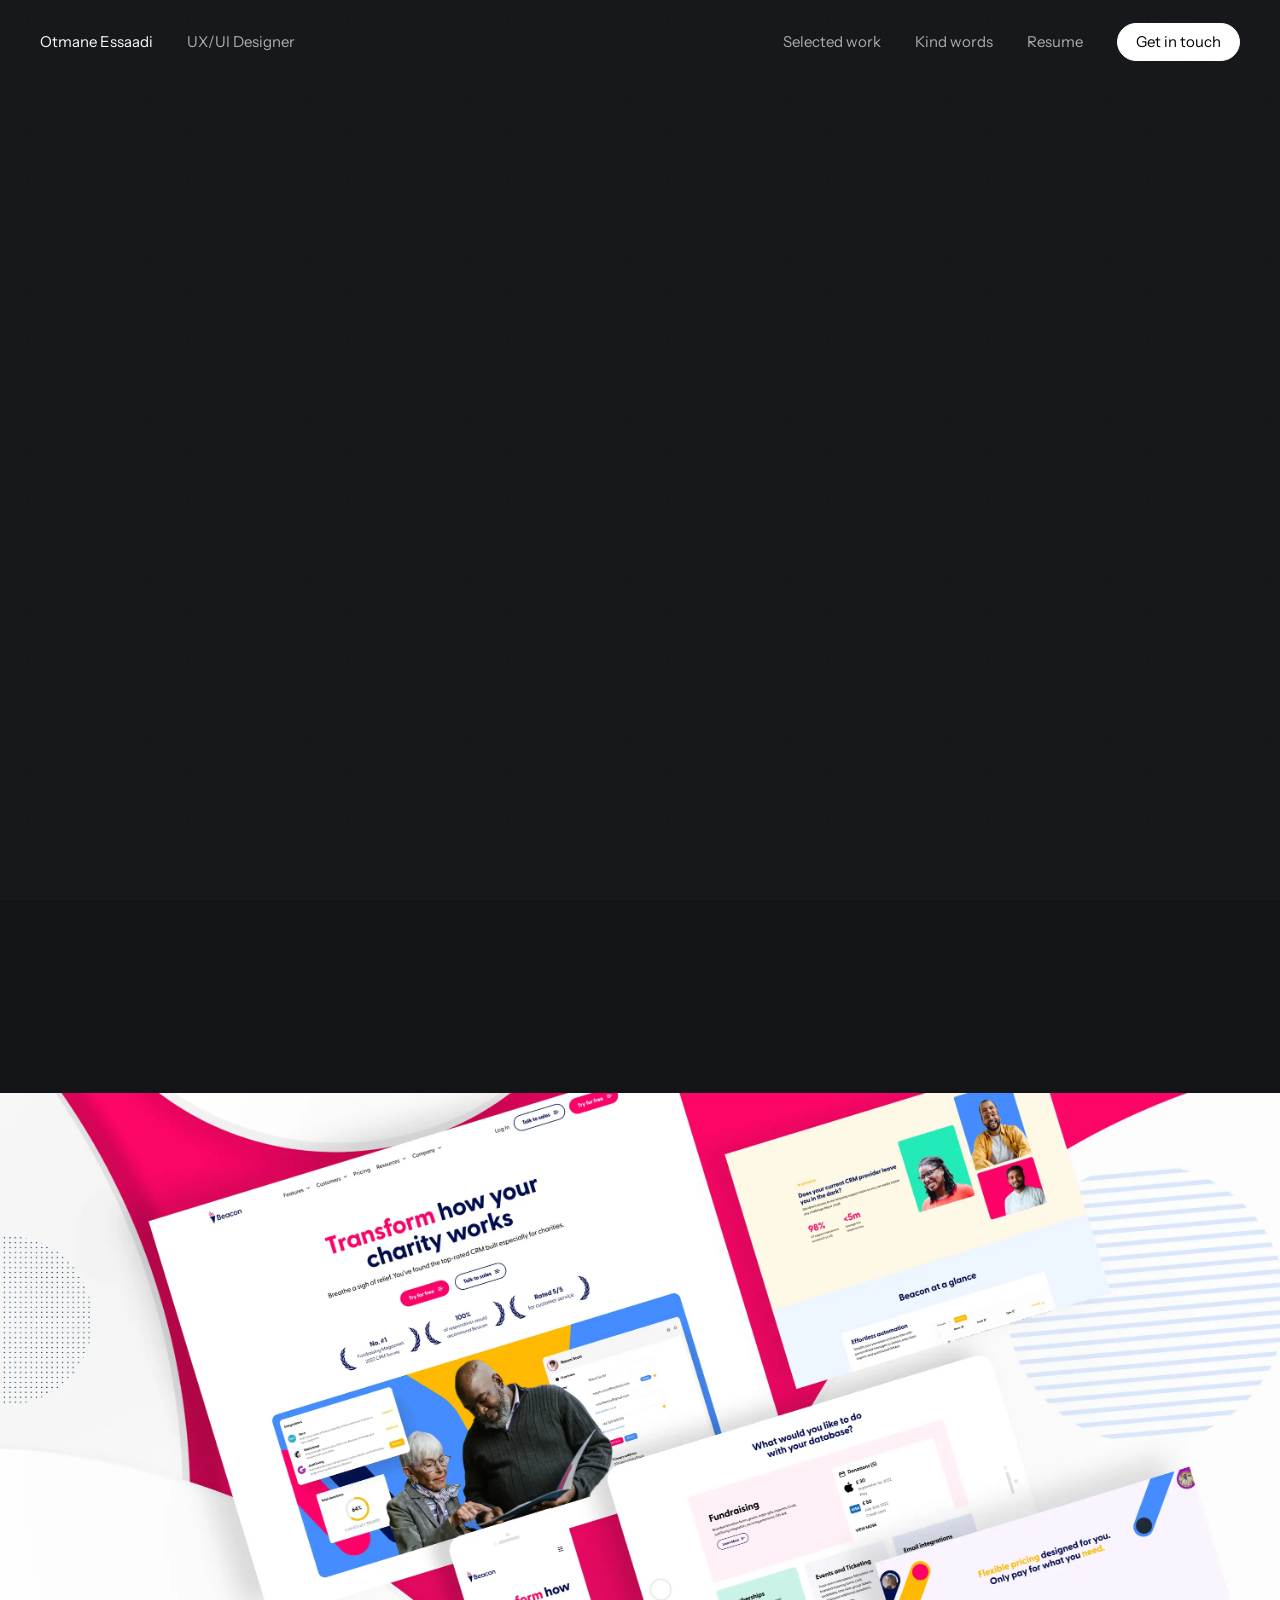
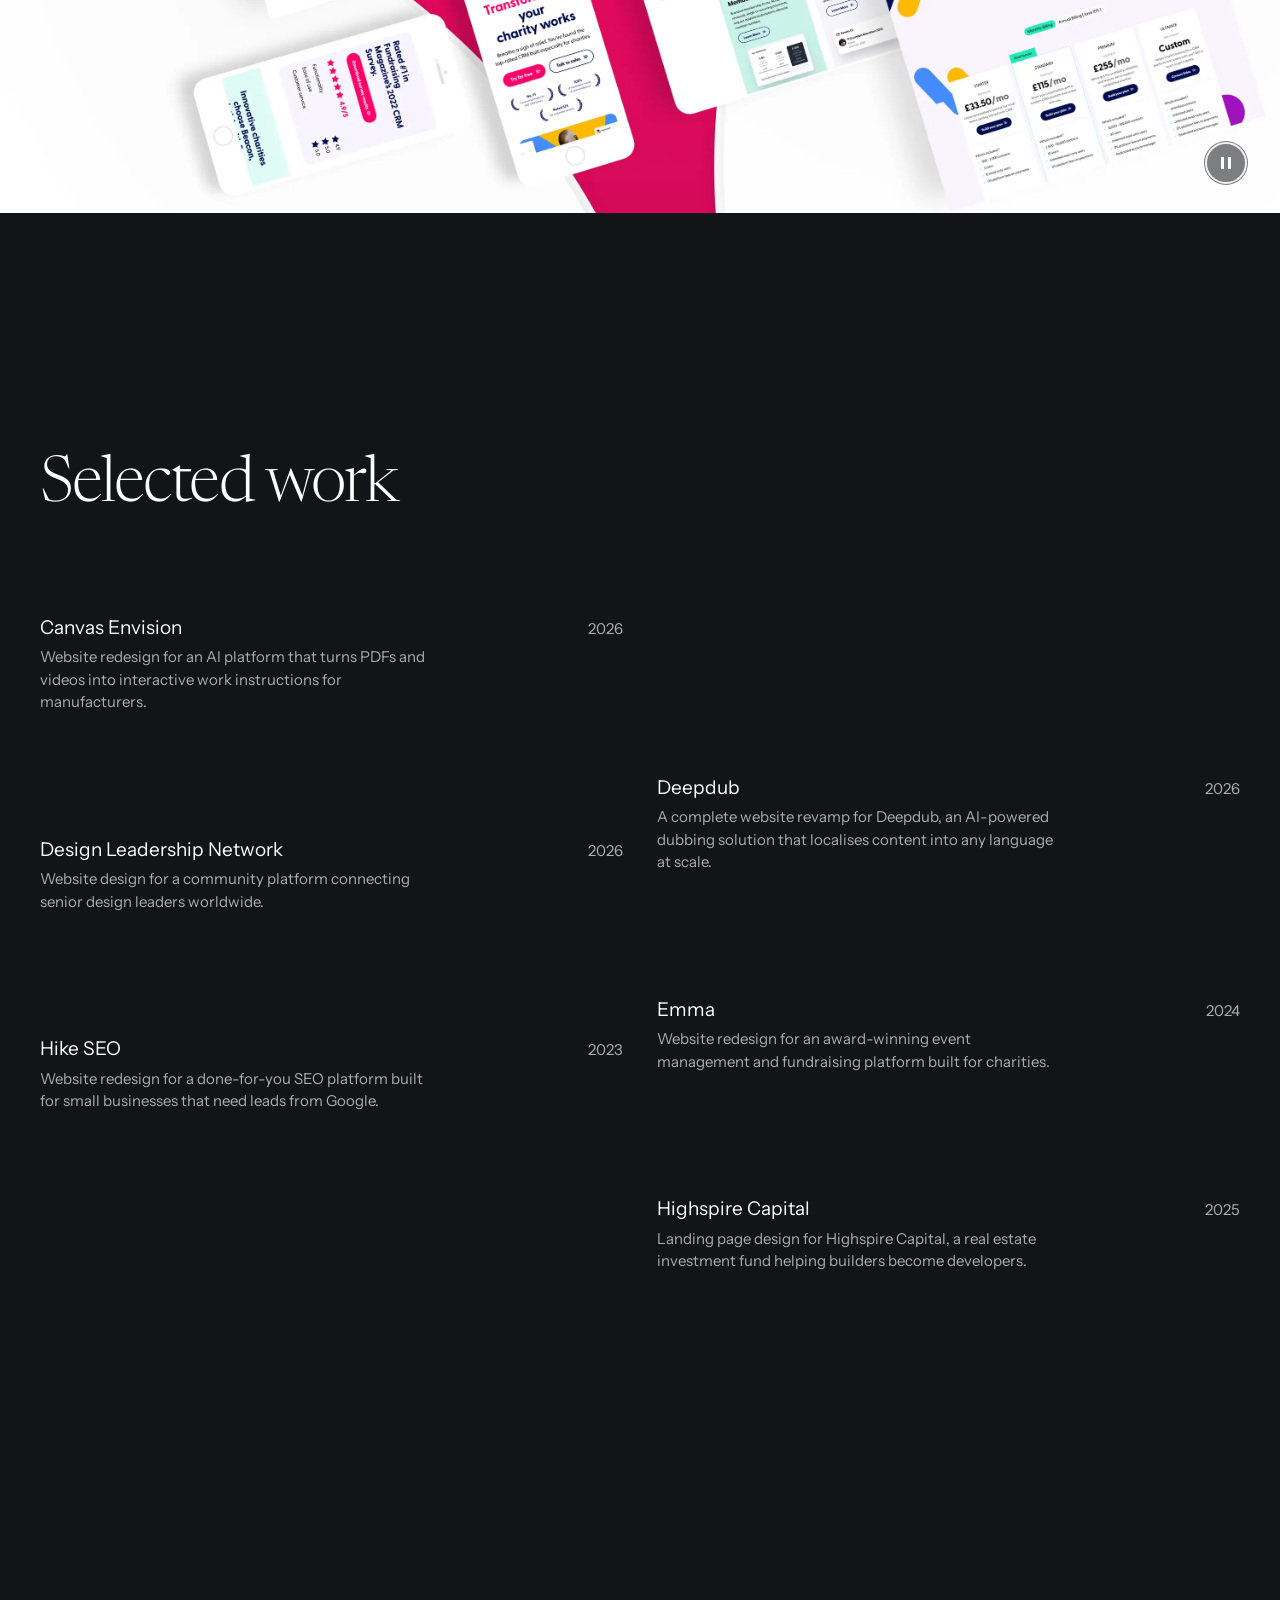
==== commit e6b5fb62: "Reorder homepage projects" ====
--- a/index.html
+++ b/index.html
@@ -293,7 +293,7 @@
   }
 
   function renderWork(list){
-    const projectPriority = {'canvas-envision': 0, 'emma': 1, 'design-leadership-network': 2, 'highspire': 3, 'deepdub': 4, 'hike-seo': 5};
+    const projectPriority = {'canvas-envision': 0, 'deepdub': 1, 'design-leadership-network': 2, 'emma': 3, 'hike-seo': 4, 'highspire': 5};
     list = list.slice().sort((a, b) => (projectPriority[a.slug] ?? 99) - (projectPriority[b.slug] ?? 99));
     const colA = document.querySelector('[data-work-col-a]');
     const colB = document.querySelector('[data-work-col-b]');
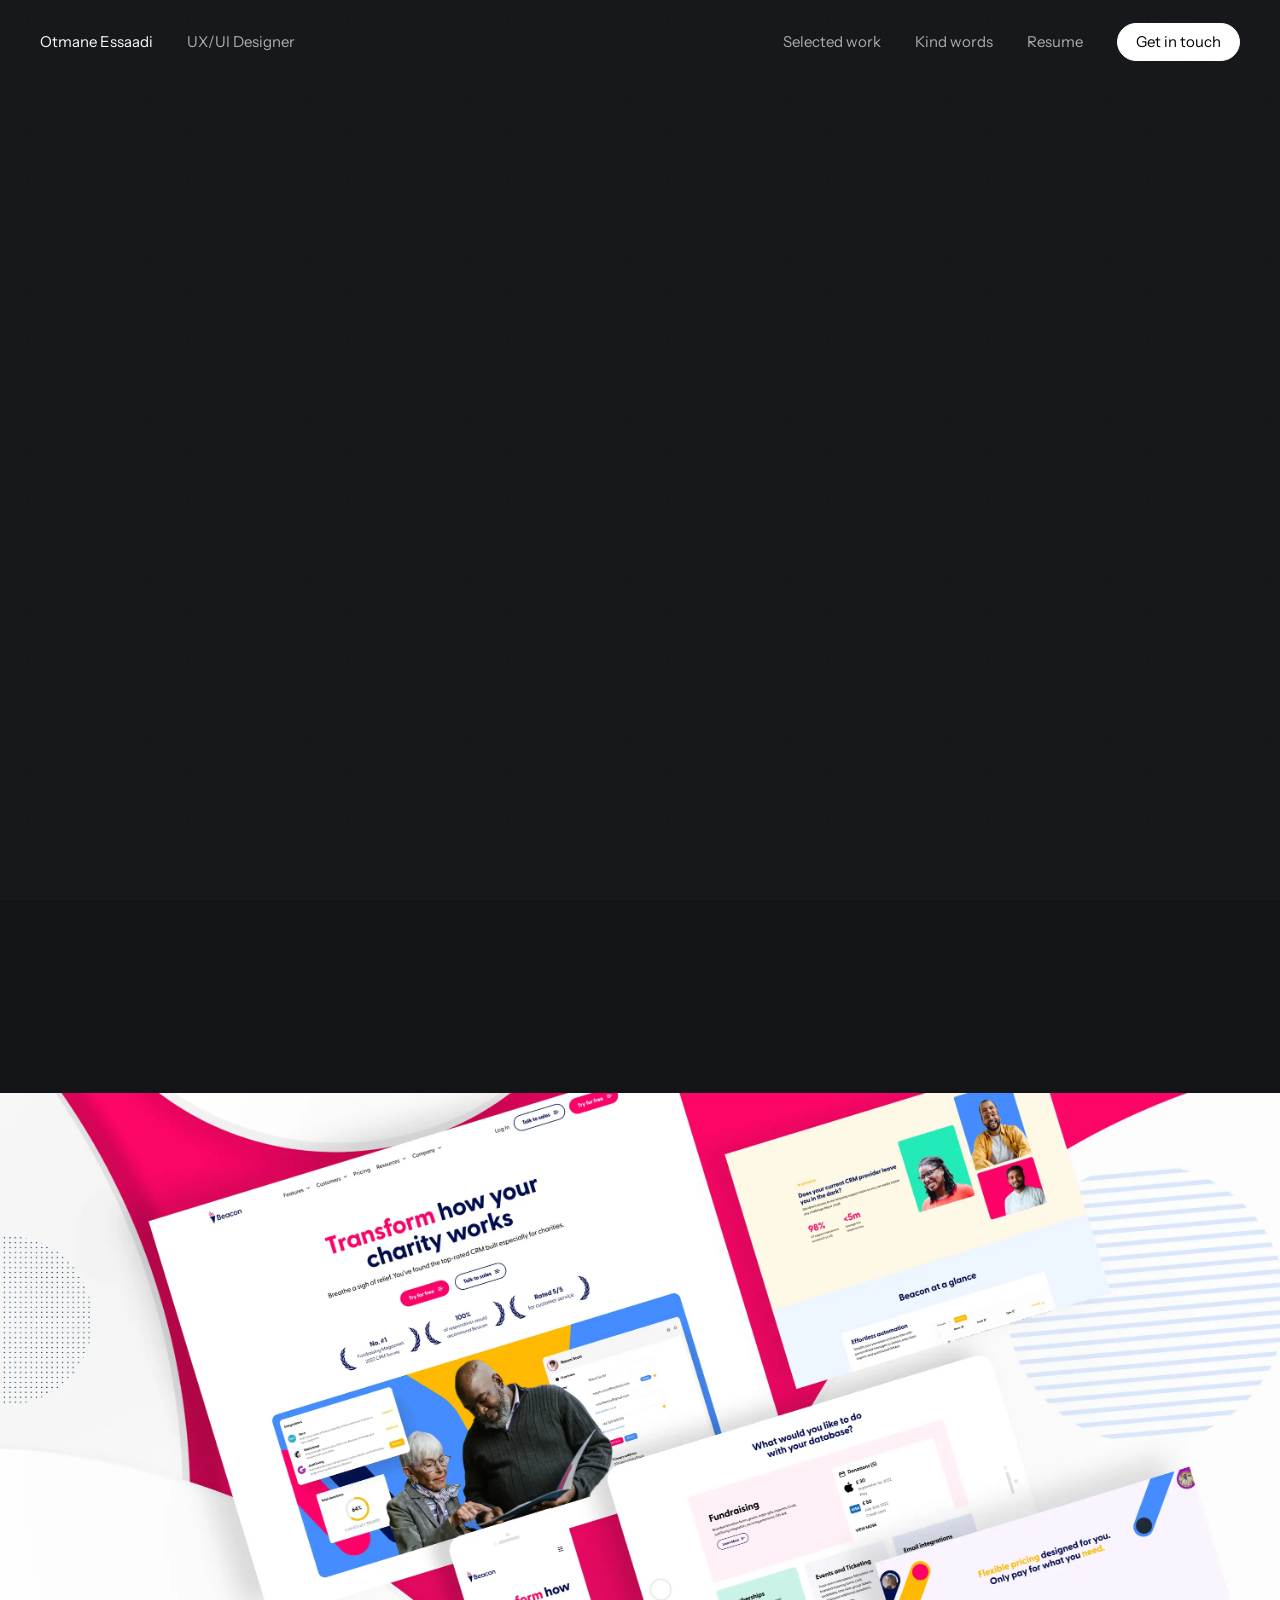
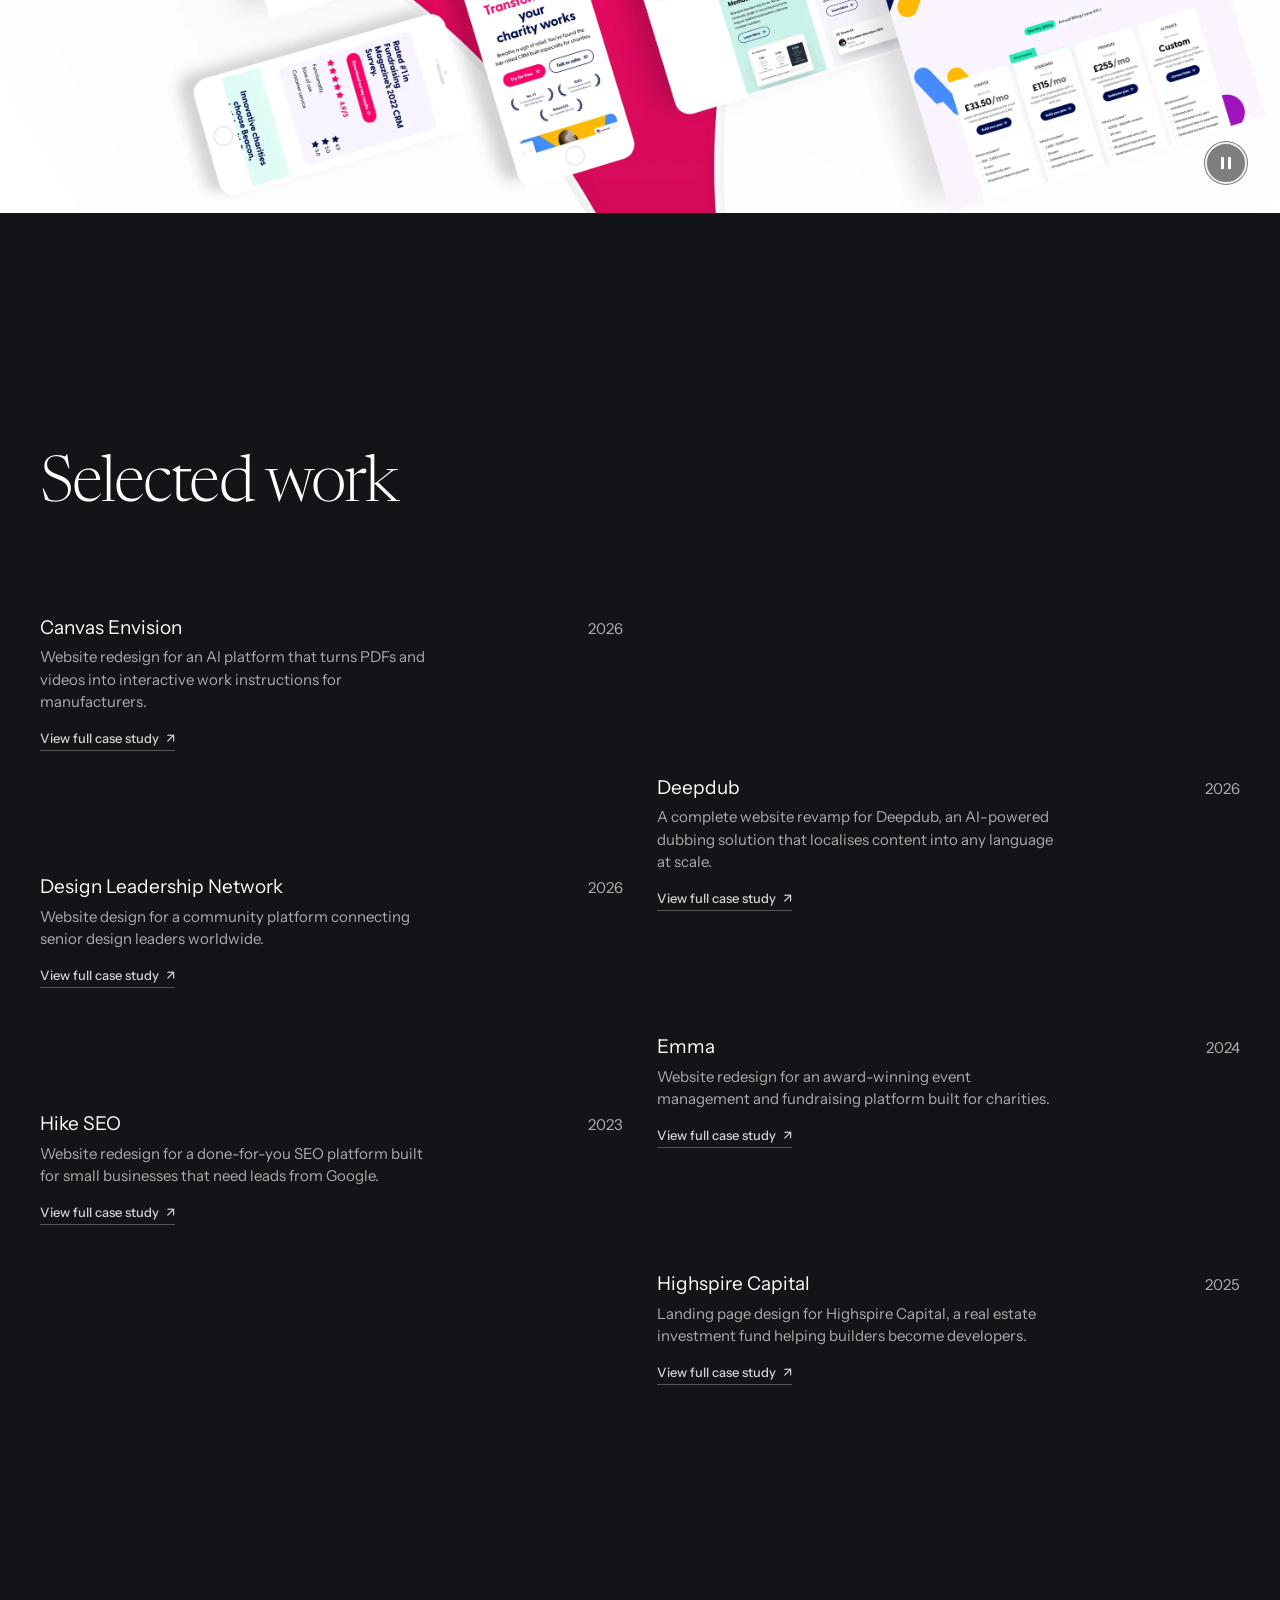
==== commit b0180584: "Add homepage case study links" ====
--- a/index.html
+++ b/index.html
@@ -322,6 +322,7 @@
         +     '<span class="work__year">'+esc(yearOverrides[p.slug] || p.year || '')+'</span>'
         +   '</div>'
         +   '<p class="work__desc">'+esc(p.summary || p.description || '')+'</p>'
+        +   (isSoon ? '' : '<span class="work__case-link">View full case study <span class="work__case-arrow" aria-hidden="true">↗</span></span>')
         + '</div>'
         + '</'+tag+'>';
     };
--- a/assets/style.css
+++ b/assets/style.css
@@ -691,6 +691,32 @@
   color:rgba(253,253,253,.65);
   max-width:400px;
 }
+.work__case-link{
+  display:inline-flex;
+  align-items:center;
+  align-self:flex-start;
+  gap:7px;
+  margin-top:12px;
+  padding-bottom:3px;
+  border-bottom:1px solid rgba(253,253,253,.28);
+  font-family:"Instrument Sans",system-ui,sans-serif;
+  font-size:13px;
+  font-weight:500;
+  line-height:1.35;
+  color:rgba(253,253,253,.82);
+  transition:color .3s var(--ease),border-color .3s var(--ease);
+}
+.work__case-arrow{
+  display:inline-block;
+  transition:transform .3s var(--ease);
+}
+.work__card:hover .work__case-link,
+.work__card:focus-visible .work__case-link{
+  color:#fdfdfd;
+  border-color:#aea8fe;
+}
+.work__card:hover .work__case-arrow,
+.work__card:focus-visible .work__case-arrow{transform:translate(2px,-2px)}
 
 /* ---------- work grid ---------- */
 .grid{margin-top:10px;display:grid;gap:18px;grid-template-columns:repeat(2,1fr)}
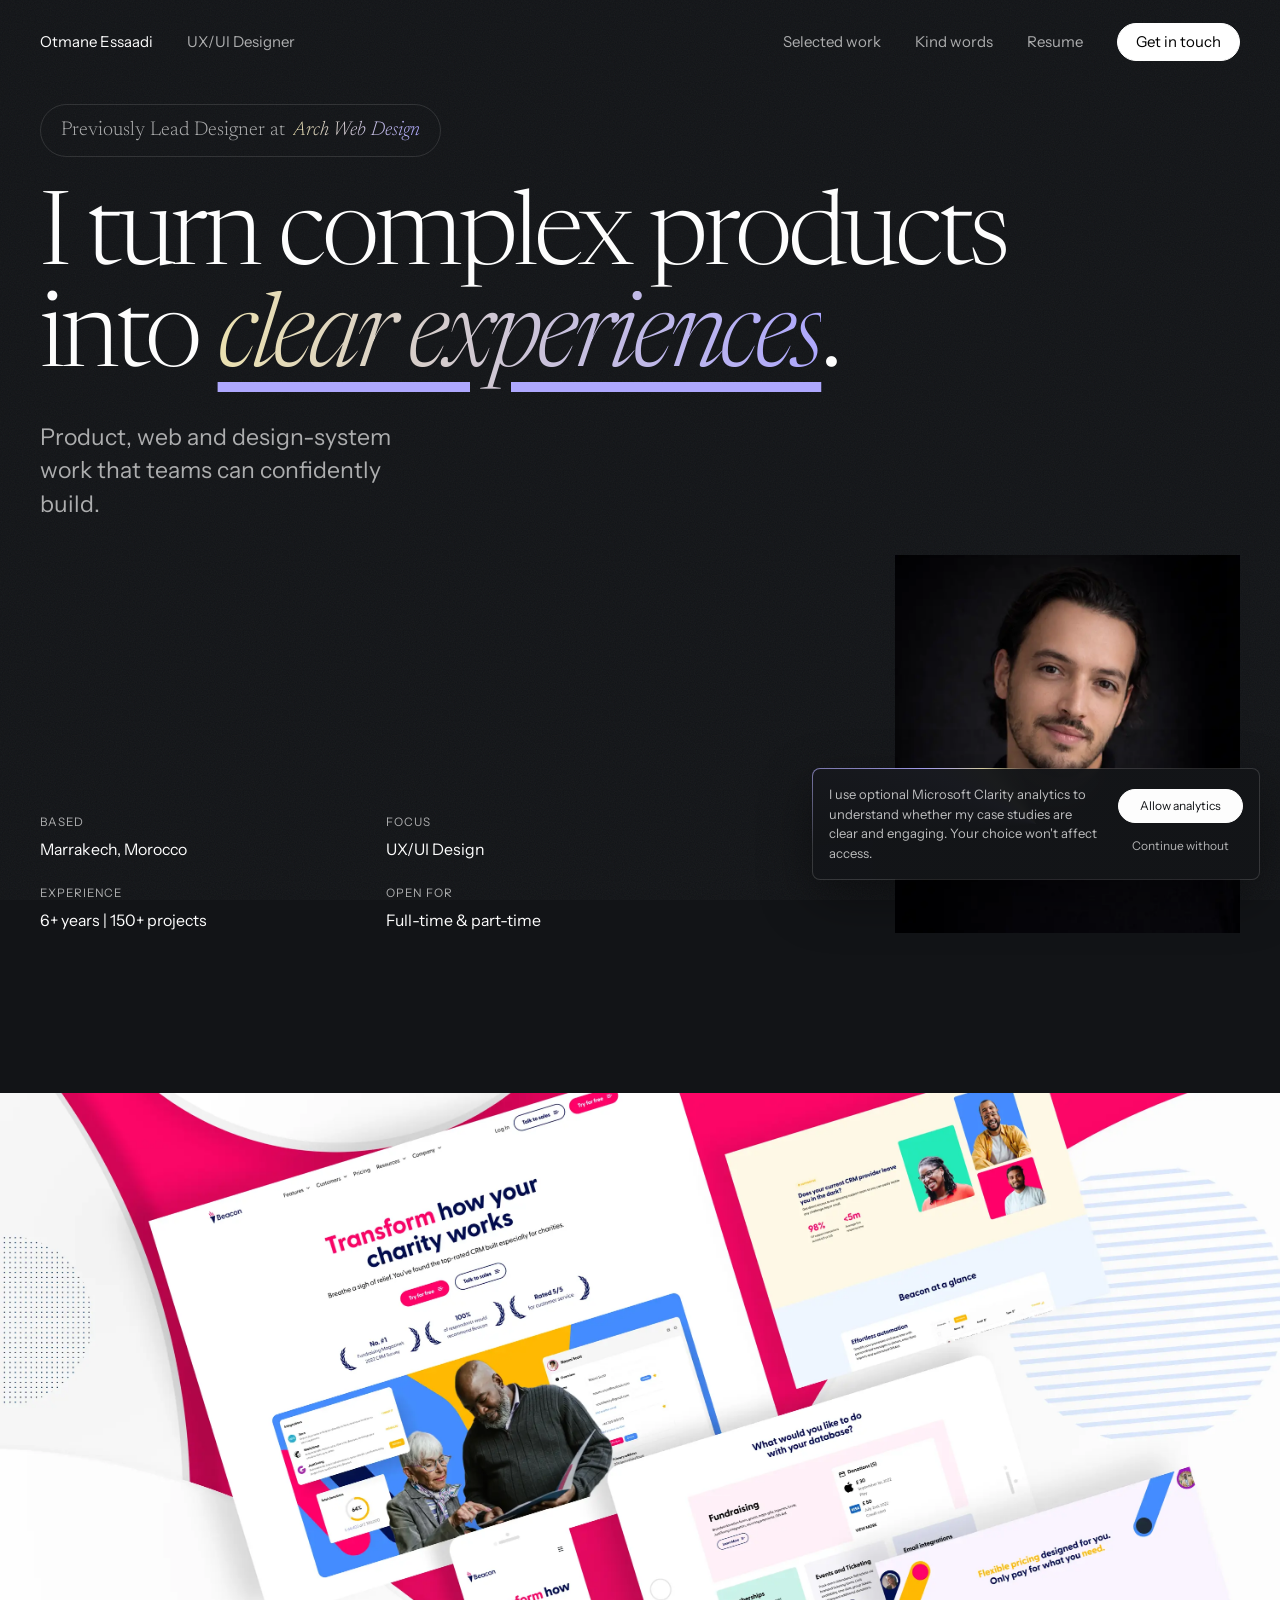
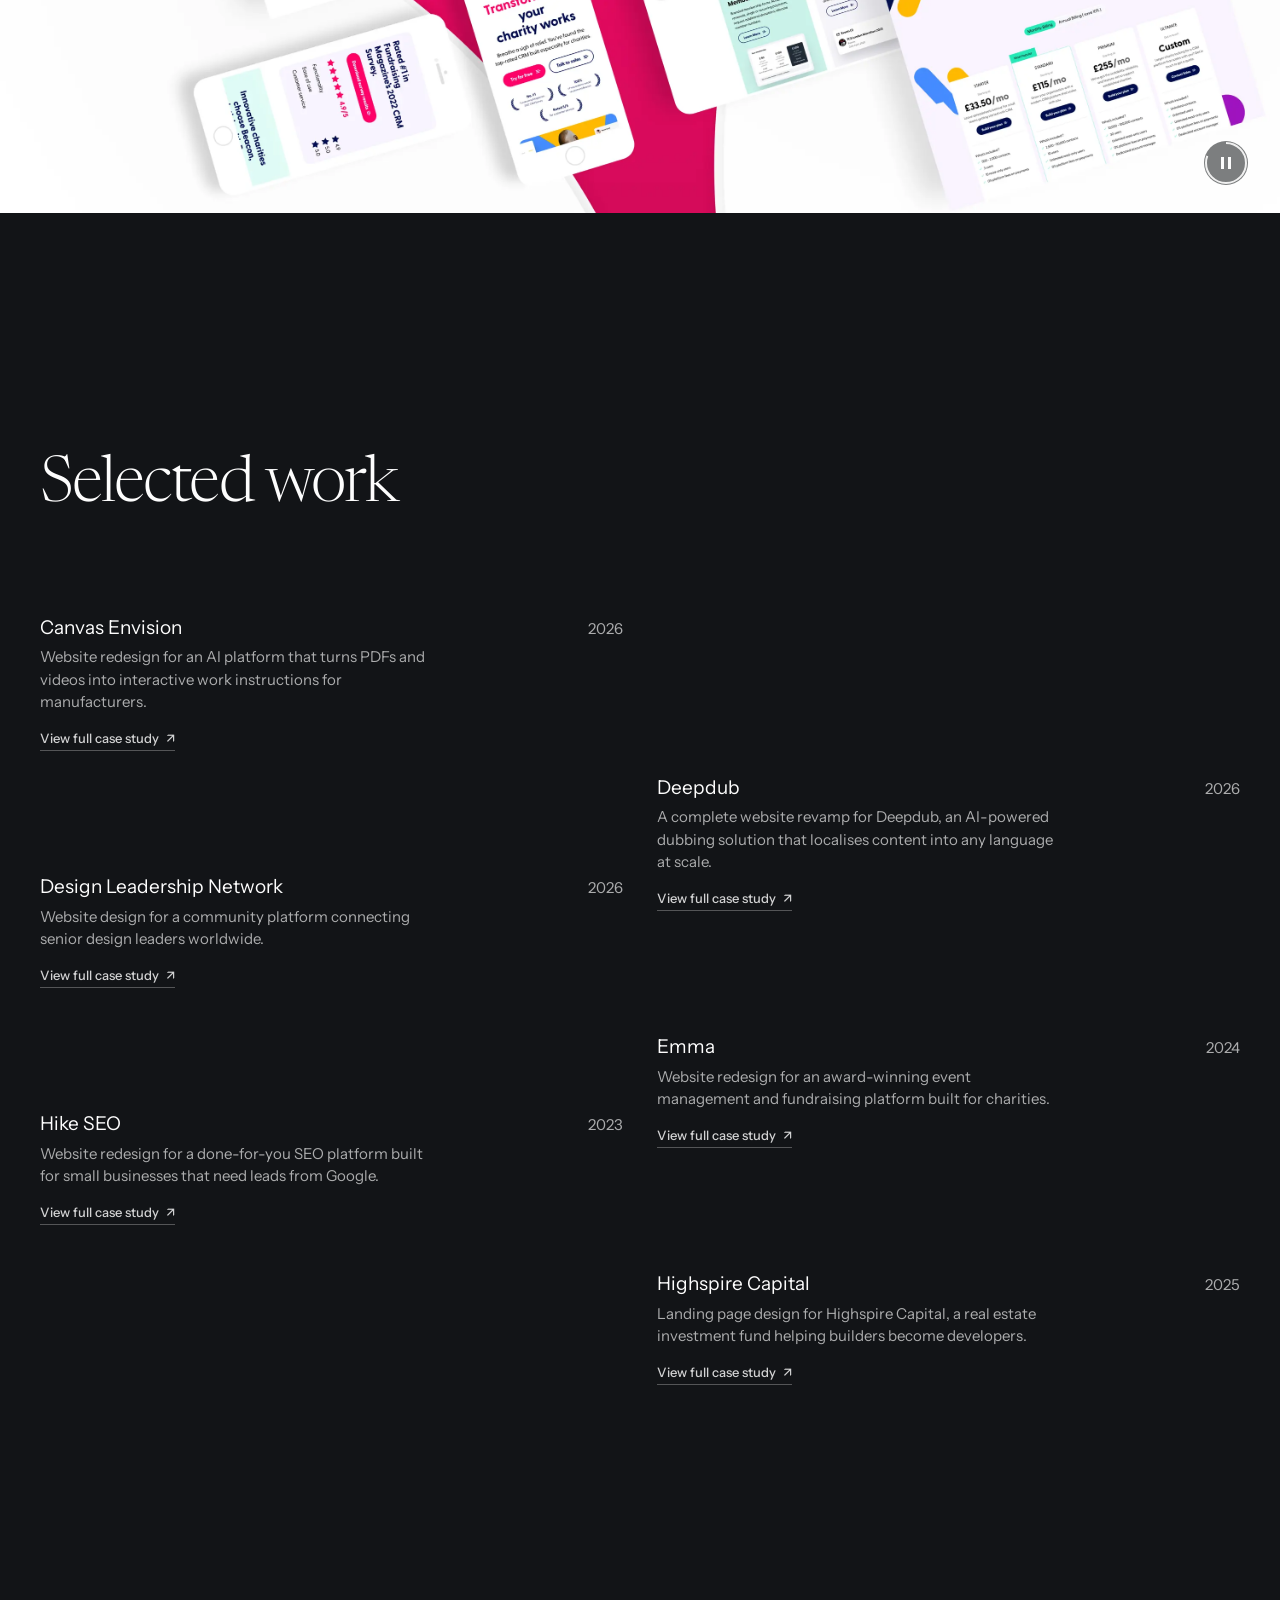
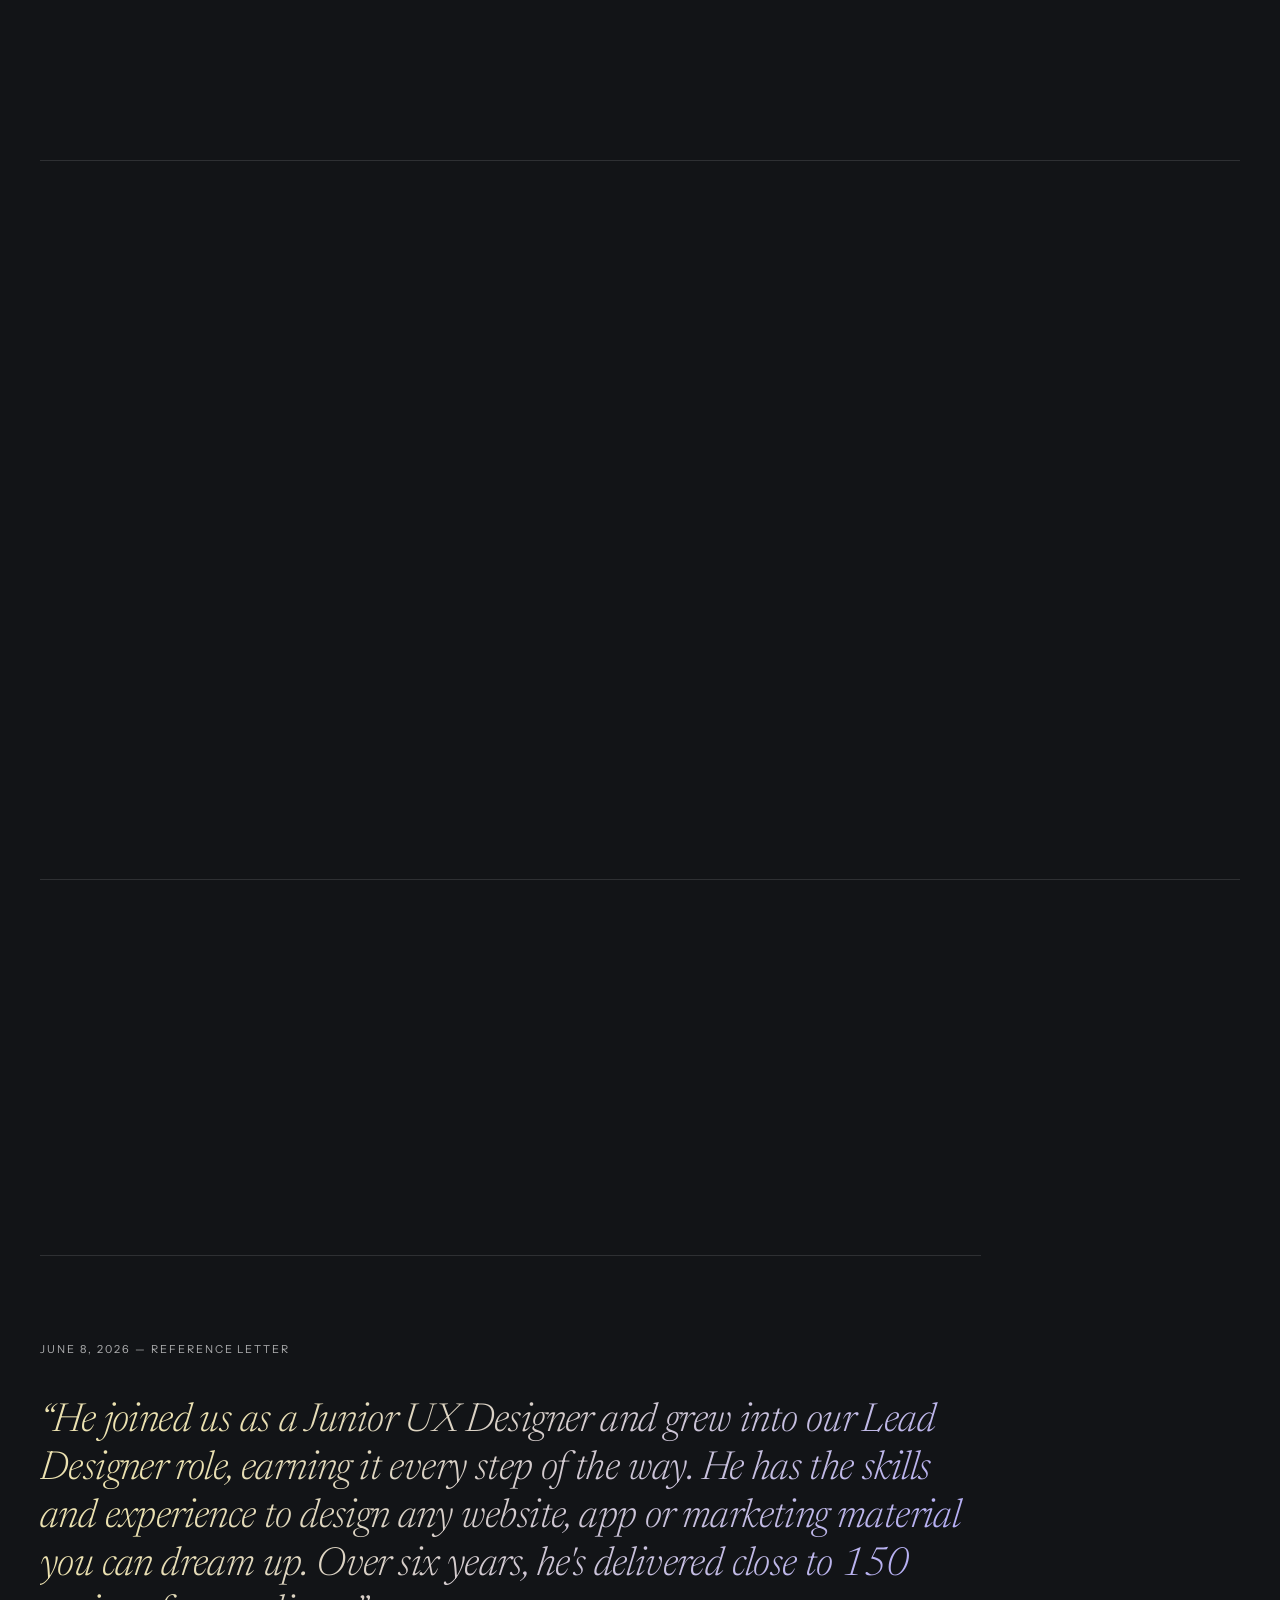
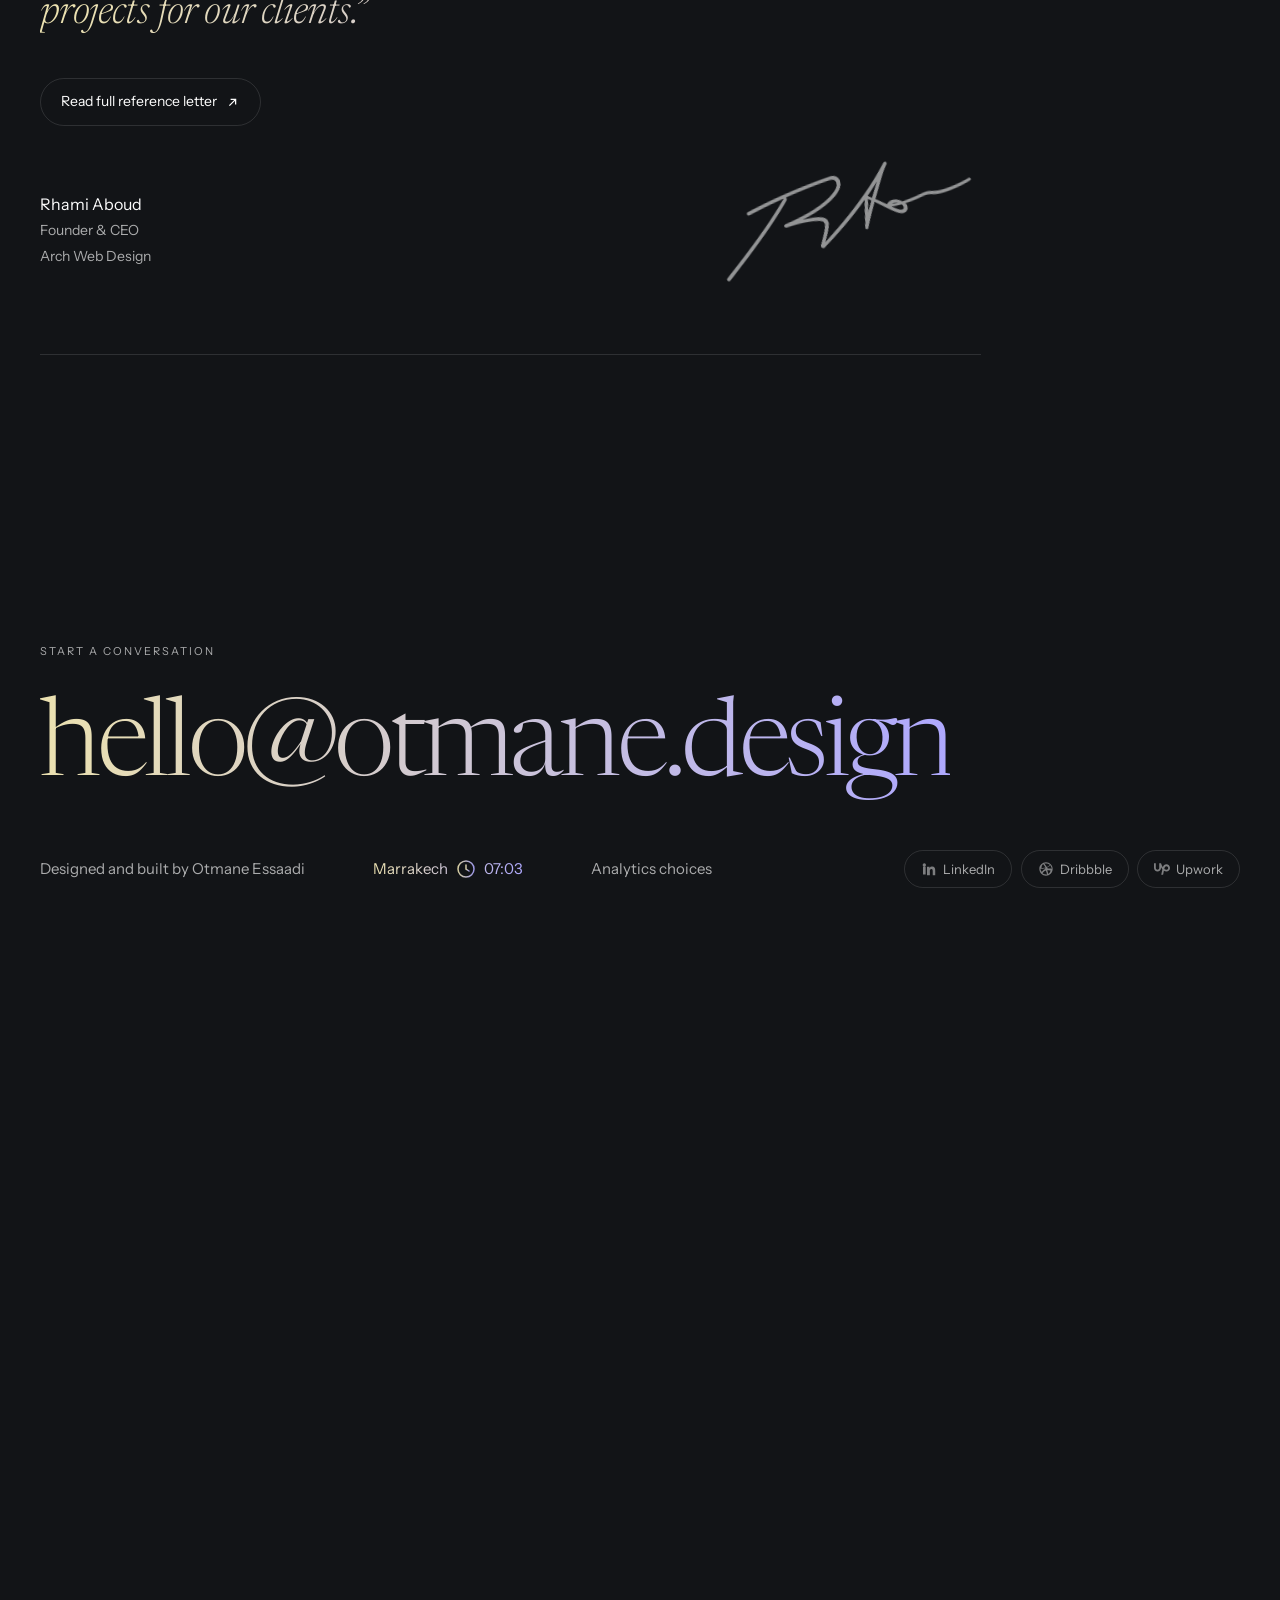
==== commit cc207966: "Add optional analytics consent" ====
--- a/index.html
+++ b/index.html
@@ -42,11 +42,6 @@
 <body>
   <a class="skip-link" href="#main-content">Skip to main content</a>
 
-  <div class="loader" id="loader" aria-hidden="true">
-    <div class="loader__imgs" id="loaderImgs"></div>
-    <div class="loader__count" id="loaderCount">0%</div>
-  </div>
-
   <div class="site-fx" aria-hidden="true">
     <div class="fx__grain"></div>
     <div class="fx__glow" id="siteGlow"></div>
--- a/assets/style.css
+++ b/assets/style.css
@@ -89,6 +89,134 @@
 a{color:inherit;text-decoration:none}
 img{max-width:100%;display:block}
 ::selection{background:var(--ink);color:var(--bg)}
+
+/* ---------- optional analytics ---------- */
+.analytics-consent{
+  position:fixed;
+  right:20px;
+  bottom:20px;
+  z-index:90;
+  width:min(448px,calc(100vw - 40px));
+  padding:16px;
+  display:grid;
+  grid-template-columns:minmax(0,1fr) auto;
+  align-items:end;
+  gap:16px;
+  color:var(--ink);
+  background:
+    linear-gradient(rgba(18,20,23,.96),rgba(18,20,23,.96)) padding-box,
+    conic-gradient(
+      from 0deg,
+      rgba(255,255,255,.14) 0deg 264deg,
+      rgba(174,168,254,.92) 296deg,
+      rgba(235,225,176,.9) 316deg,
+      rgba(255,255,255,.14) 346deg 360deg
+    ) border-box;
+  border:1px solid transparent;
+  border-radius:8px;
+  box-shadow:0 18px 52px rgba(0,0,0,.38);
+  backdrop-filter:blur(16px);
+  -webkit-backdrop-filter:blur(16px);
+  opacity:0;
+  transform:translateY(10px);
+  transition:opacity .24s var(--ease),transform .24s var(--ease);
+}
+.analytics-consent[hidden]{display:none}
+.analytics-consent.is-visible{opacity:1;transform:translateY(0)}
+.analytics-consent.is-leaving{pointer-events:none}
+.analytics-consent__copy p{
+  margin:0;
+  max-width:31ch;
+  font-size:13px;
+  line-height:1.5;
+  color:rgba(253,253,253,.72);
+}
+.analytics-consent__actions{
+  display:flex;
+  flex-direction:column;
+  align-items:stretch;
+  gap:6px;
+}
+.analytics-consent__button,
+.analytics-preferences{
+  appearance:none;
+  -webkit-appearance:none;
+  font:inherit;
+  cursor:pointer;
+}
+.analytics-consent__button{
+  min-height:34px;
+  padding:7px 13px;
+  border-radius:999px;
+  font-size:12px;
+  line-height:1;
+  white-space:nowrap;
+  transition:background .2s var(--ease),color .2s var(--ease),border-color .2s var(--ease);
+}
+.analytics-consent__button--primary{
+  color:#121417;
+  background:#fdfdfd;
+  border:1px solid #fdfdfd;
+}
+.analytics-consent__button--primary:hover{background:#ebe1b0;border-color:#ebe1b0}
+.analytics-consent__button--quiet{
+  color:rgba(253,253,253,.68);
+  background:transparent;
+  border:1px solid transparent;
+}
+.analytics-consent__button--quiet:hover{
+  color:#fdfdfd;
+  border-color:rgba(255,255,255,.2);
+}
+.analytics-consent__button:focus-visible,
+.analytics-preferences:focus-visible{
+  outline:2px solid #aea8fe;
+  outline-offset:3px;
+}
+.analytics-preferences{
+  padding:0;
+  color:var(--ink-soft);
+  background:transparent;
+  border:0;
+  font-size:15px;
+  line-height:1.55;
+  text-decoration:underline;
+  text-decoration-color:transparent;
+  text-underline-offset:3px;
+  transition:color .2s var(--ease),text-decoration-color .2s var(--ease);
+}
+.analytics-preferences:hover{
+  color:var(--ink);
+  text-decoration-color:rgba(253,253,253,.45);
+}
+
+@media (max-width:620px){
+  .analytics-consent{
+    right:12px;
+    bottom:12px;
+    width:calc(100vw - 24px);
+    padding:14px;
+    grid-template-columns:1fr;
+    align-items:start;
+    gap:12px;
+  }
+  .analytics-consent__copy p{max-width:38ch}
+  .analytics-consent__actions{
+    width:100%;
+    flex-direction:row;
+    align-items:center;
+  }
+  .analytics-consent__button{flex:1 1 0}
+}
+
+@media (max-width:380px){
+  .analytics-consent__actions{align-items:stretch;flex-direction:column}
+  .analytics-consent__button{width:100%}
+}
+
+@media (prefers-reduced-motion:reduce){
+  .analytics-consent{transition:none}
+}
 
 .wrap{max-width:var(--maxw);margin:0 auto;padding:0}
 
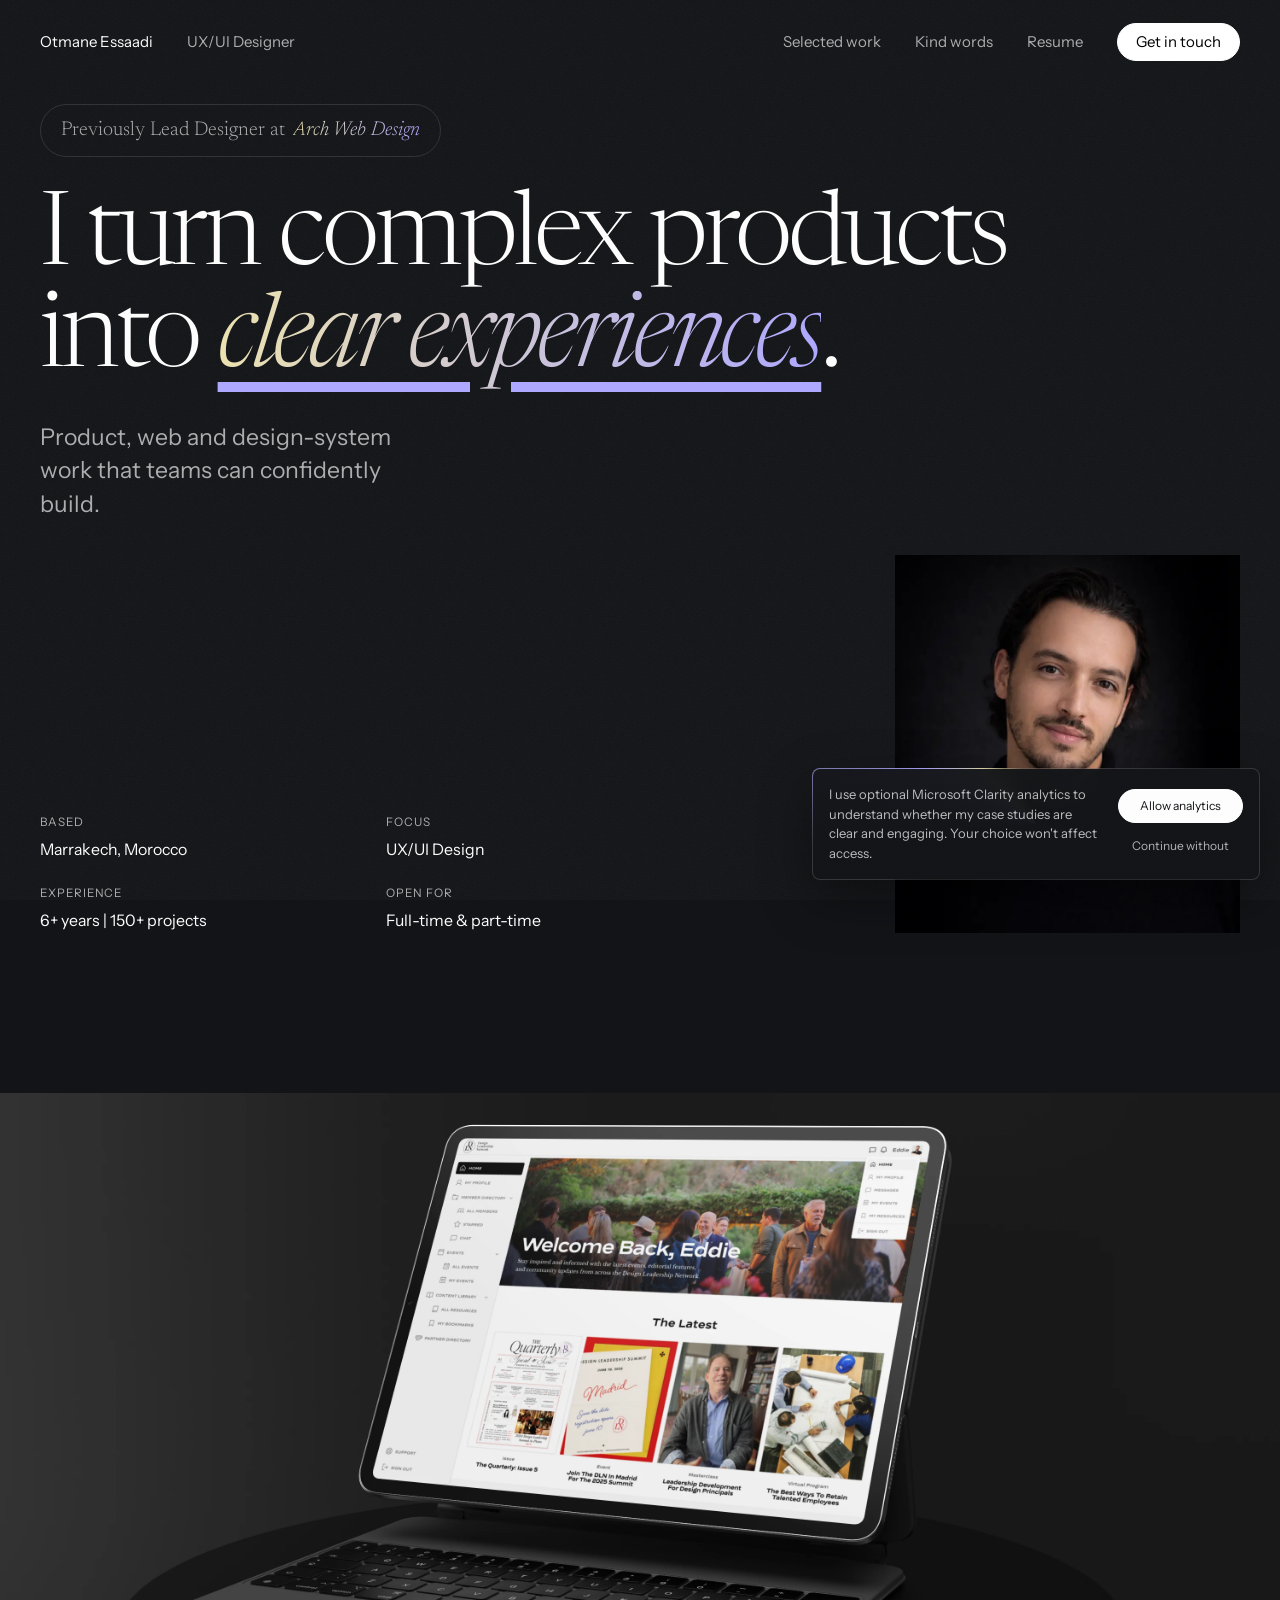
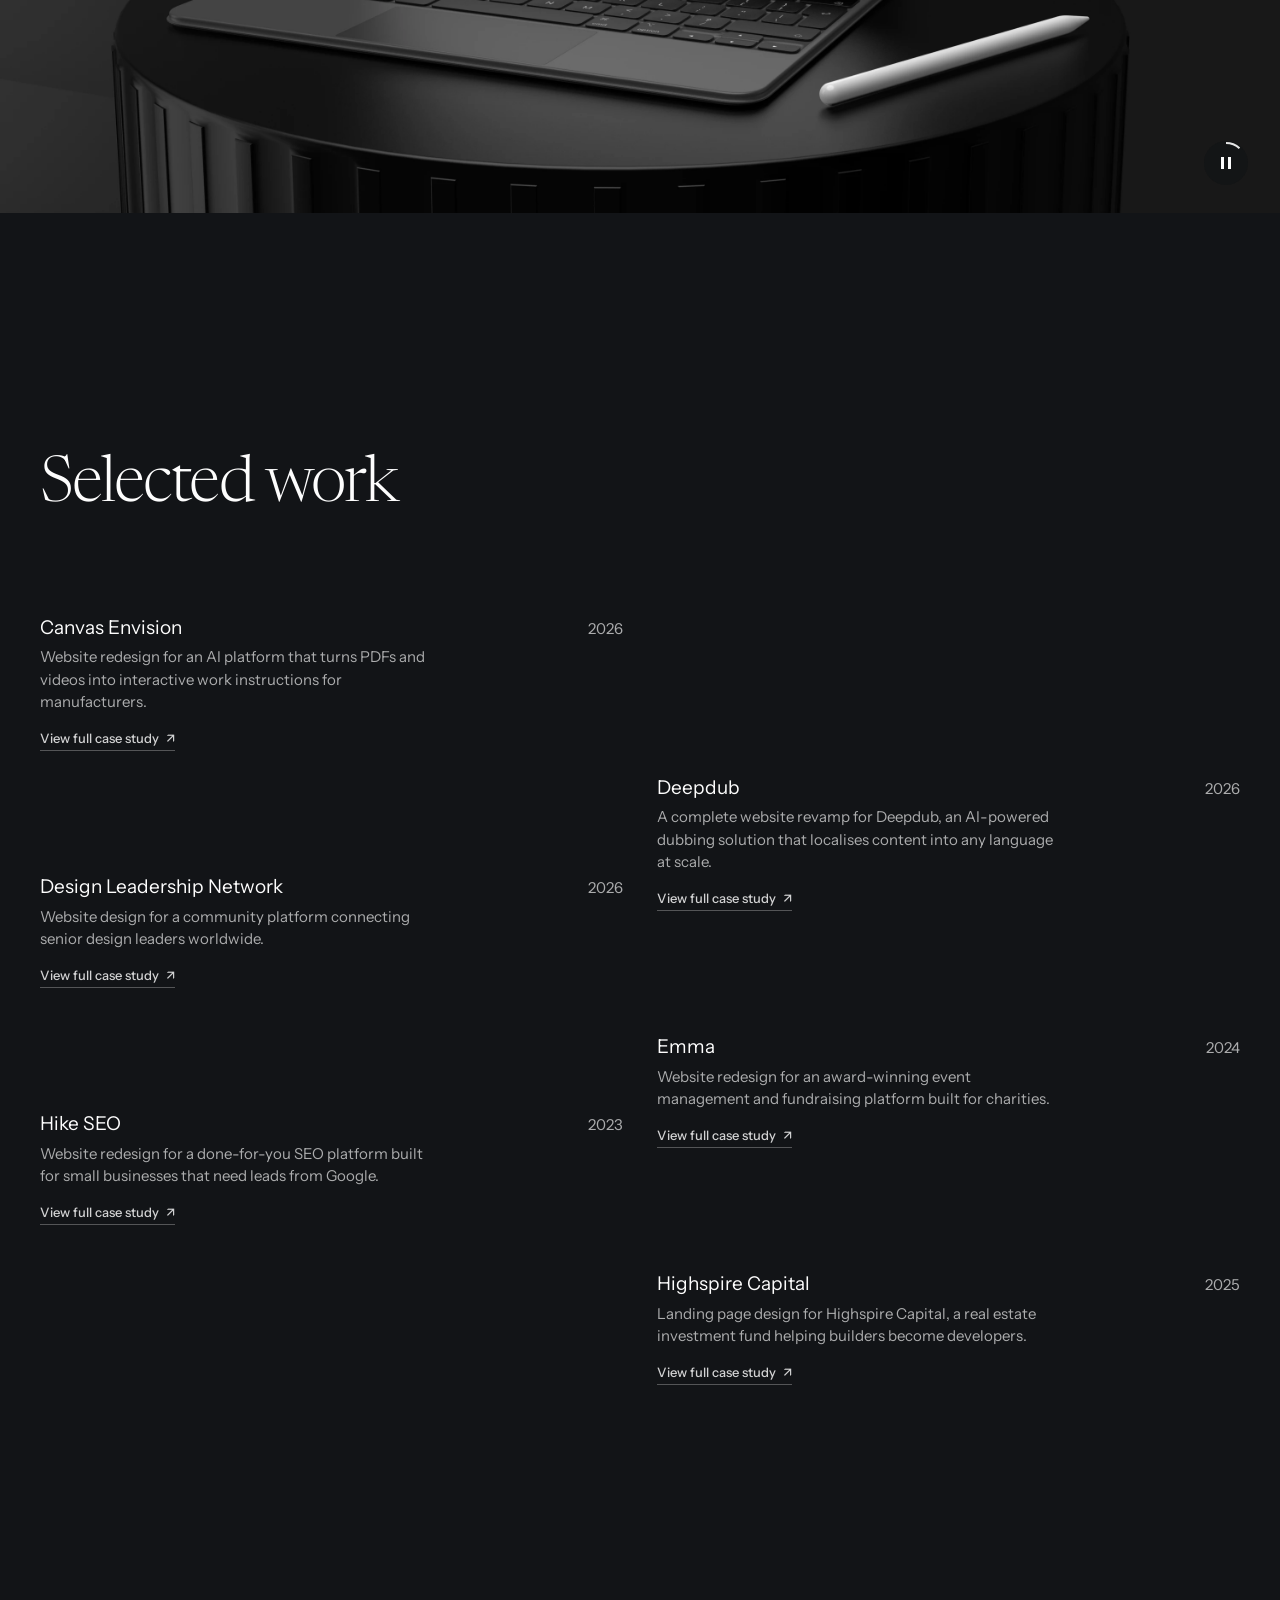
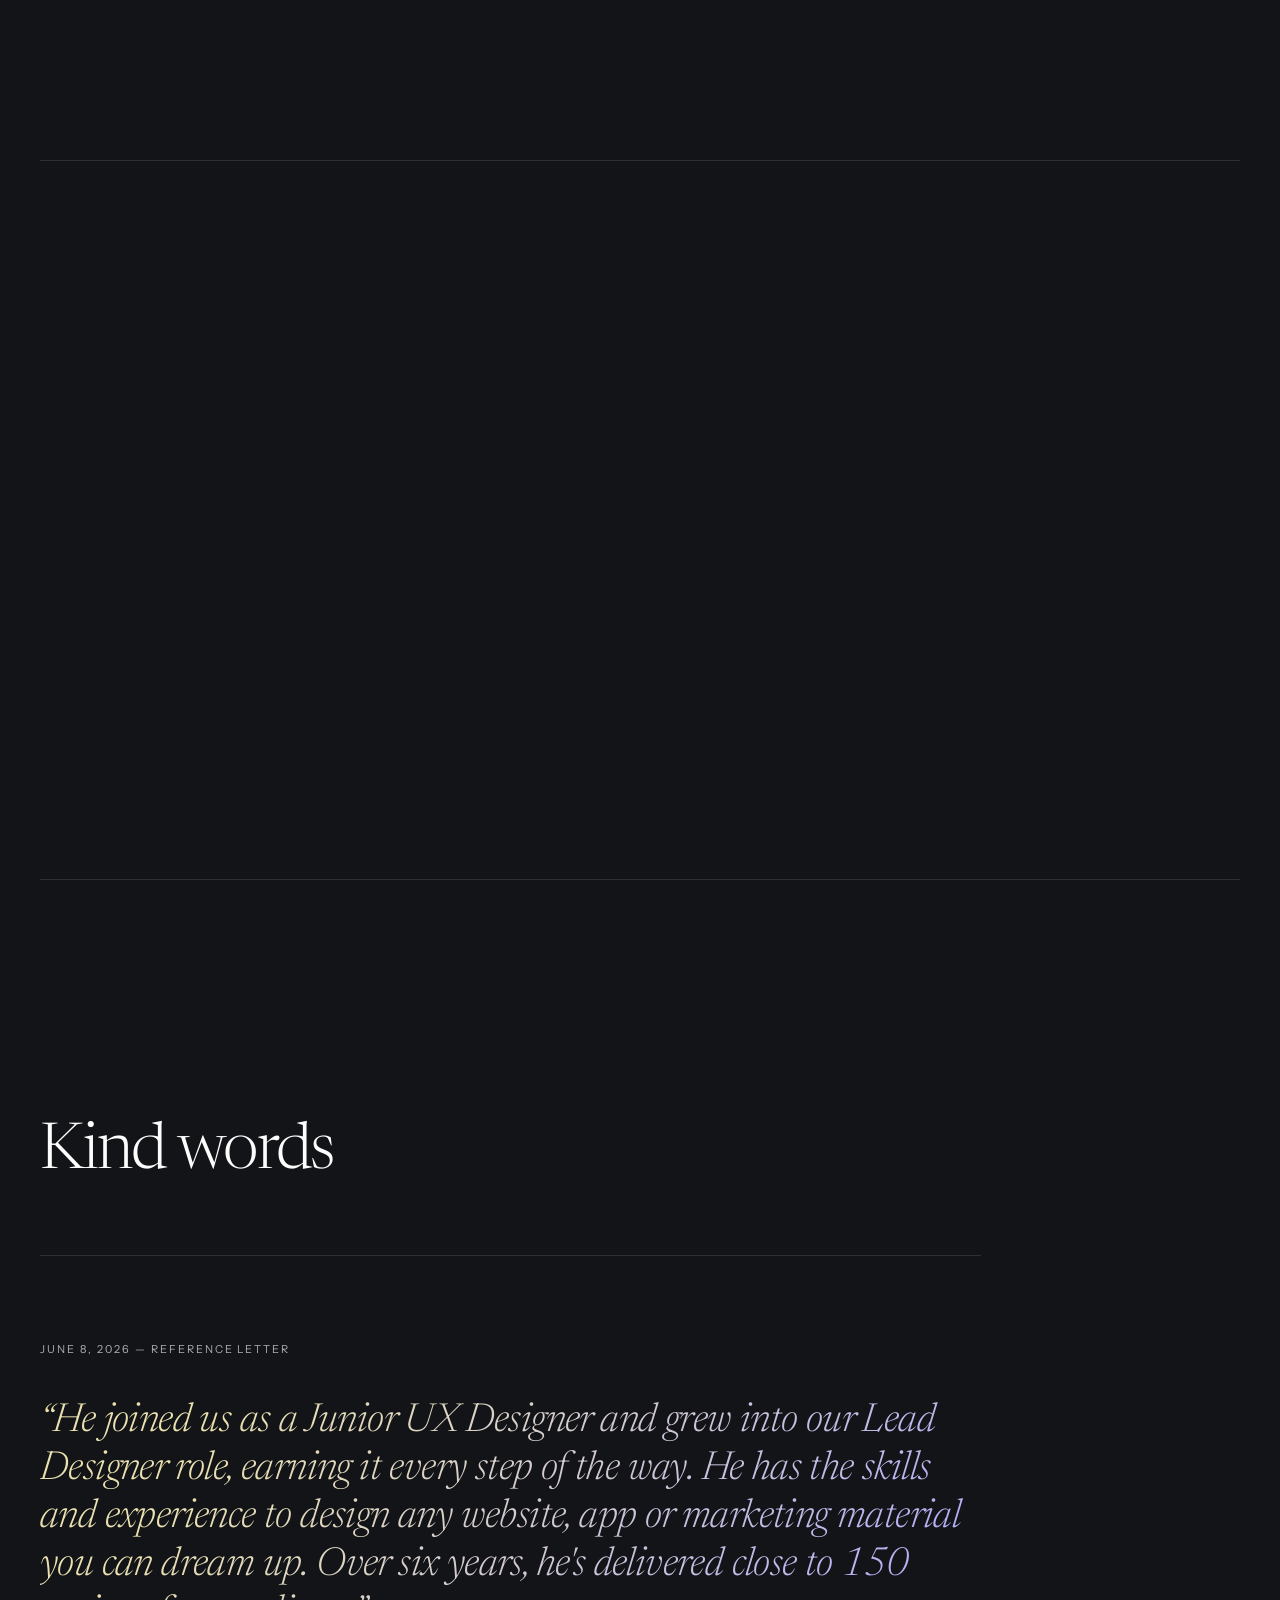
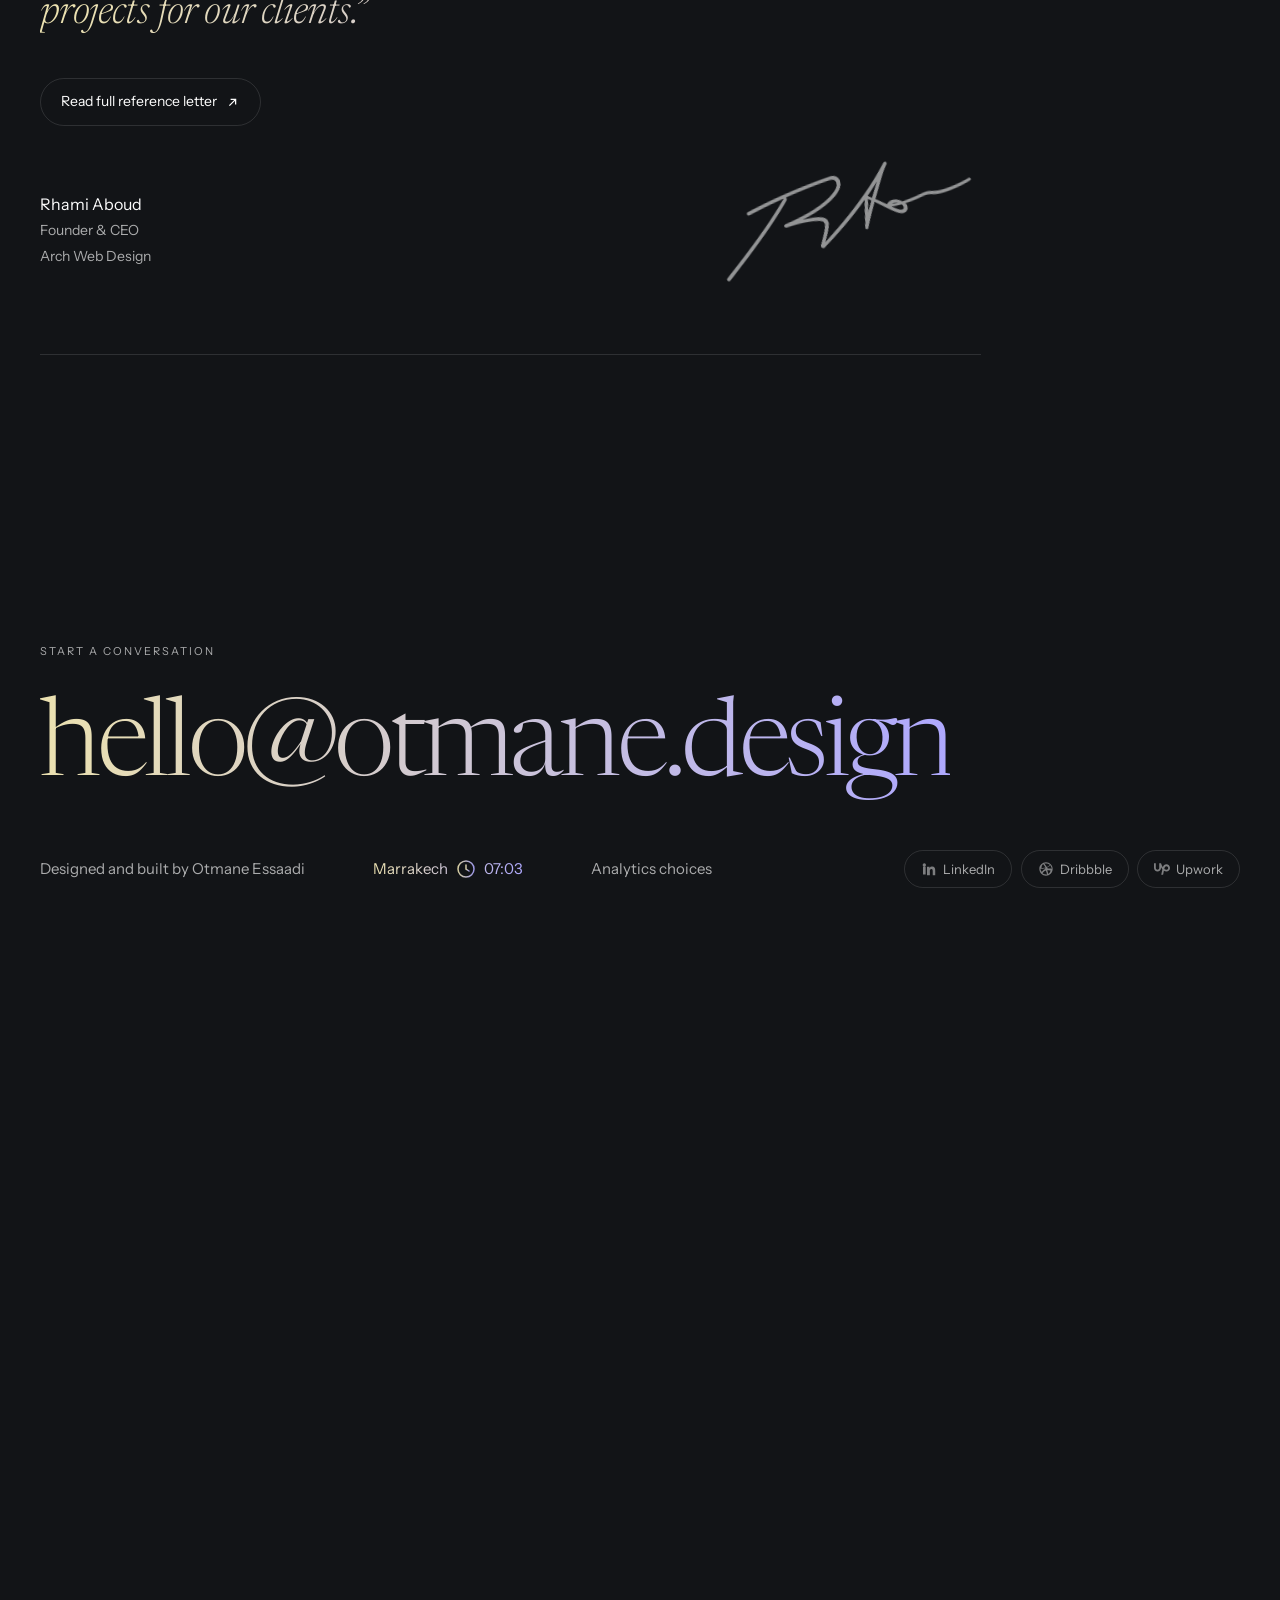
==== commit 806e34d6: "as" ====
--- a/index.html
+++ b/index.html
@@ -100,11 +100,12 @@
 
   <section class="slider">
     <div class="slider__frame" id="sliderFrame">
-      <img class="slider__img is-active" src="assets/img/slides/01.webp" alt="" />
-      <img class="slider__img" src="assets/img/slides/02.webp" alt="" />
+      <img class="slider__img is-active" src="assets/img/slides/02.webp" alt="" />
+      <img class="slider__img" src="assets/img/slides/01.webp" alt="" />
       <img class="slider__img" src="assets/img/slides/03.webp" alt="" />
       <img class="slider__img" src="assets/img/slides/04.webp" alt="" />
-      <img class="slider__img" src="assets/img/jollyseo/hero.webp" alt="" />
+      <img class="slider__img" src="assets/img/slides/05.webp" alt="" />
+      <img class="slider__img" src="assets/img/slides/06.webp" alt="" />
       <button class="slider__btn" id="sliderToggle" type="button" aria-label="Pause slideshow" aria-pressed="false">
         <svg class="slider__ring" viewBox="0 0 44 44"><circle cx="22" cy="22" r="20"/></svg>
         <svg class="slider__icon slider__icon--pause" viewBox="0 0 10 12"><rect x="0" y="0" width="3" height="12"/><rect x="7" y="0" width="3" height="12"/></svg>
@@ -369,7 +370,7 @@
     const ring = frame.querySelector('.slider__ring');
     if(!imgs.length || !btn || !ring) return;
 
-    const DURATION = 3000;
+    const DURATION = 2000;
     const CIRCUMFERENCE = 126;
     let idx = 0, timer = null, paused = false;
     let elapsed = 0, lastTs = null, rafId = null;
--- a/assets/style.css
+++ b/assets/style.css
@@ -1271,6 +1271,32 @@
 .prose pre code{background:none;padding:0}
 .prose hr{border:none;border-top:1px solid var(--line);margin:2.5em 0}
 
+/* Emma case-study client feedback */
+.emma-case__testimonial{margin:clamp(36px,5vw,64px) 0 0}
+.prose-row__content .emma-case__testimonial blockquote{
+  margin:0;
+  padding:0;
+  border:0;
+  font-family:"Newsreader","Georgia",serif;
+  font-size:clamp(30px,4.4vw,58px);
+  font-weight:300;
+  font-style:normal;
+  line-height:1.05;
+  letter-spacing:-.035em;
+  color:transparent;
+  background:linear-gradient(90deg,#ebe1b0 0%,#aea8fe 88%);
+  -webkit-background-clip:text;
+  background-clip:text;
+}
+.emma-case__testimonial figcaption{
+  margin-top:24px;
+  font-size:14px;
+  line-height:1.55;
+  color:rgba(253,253,253,.82);
+}
+.emma-case__testimonial figcaption span{color:rgba(253,253,253,.48)}
+@media (max-width:720px){.emma-case__testimonial{margin-top:32px}}
+
 .notfound{padding:200px 0;text-align:center}
 .notfound h1{font-family:"Newsreader","Georgia",serif;font-weight:300;font-size:48px;letter-spacing:-.04em;color:#fdfdfd}
 .notfound p{margin-top:16px;color:var(--ink-soft)}
@@ -2072,6 +2098,7 @@
   font-size:14px!important;
   line-height:1.6!important;
 }
+.dln-case__workflows{grid-template-columns:repeat(2,minmax(0,1fr))}
 .canvas-case__decisions{
   margin-top:120px;
   padding:0;
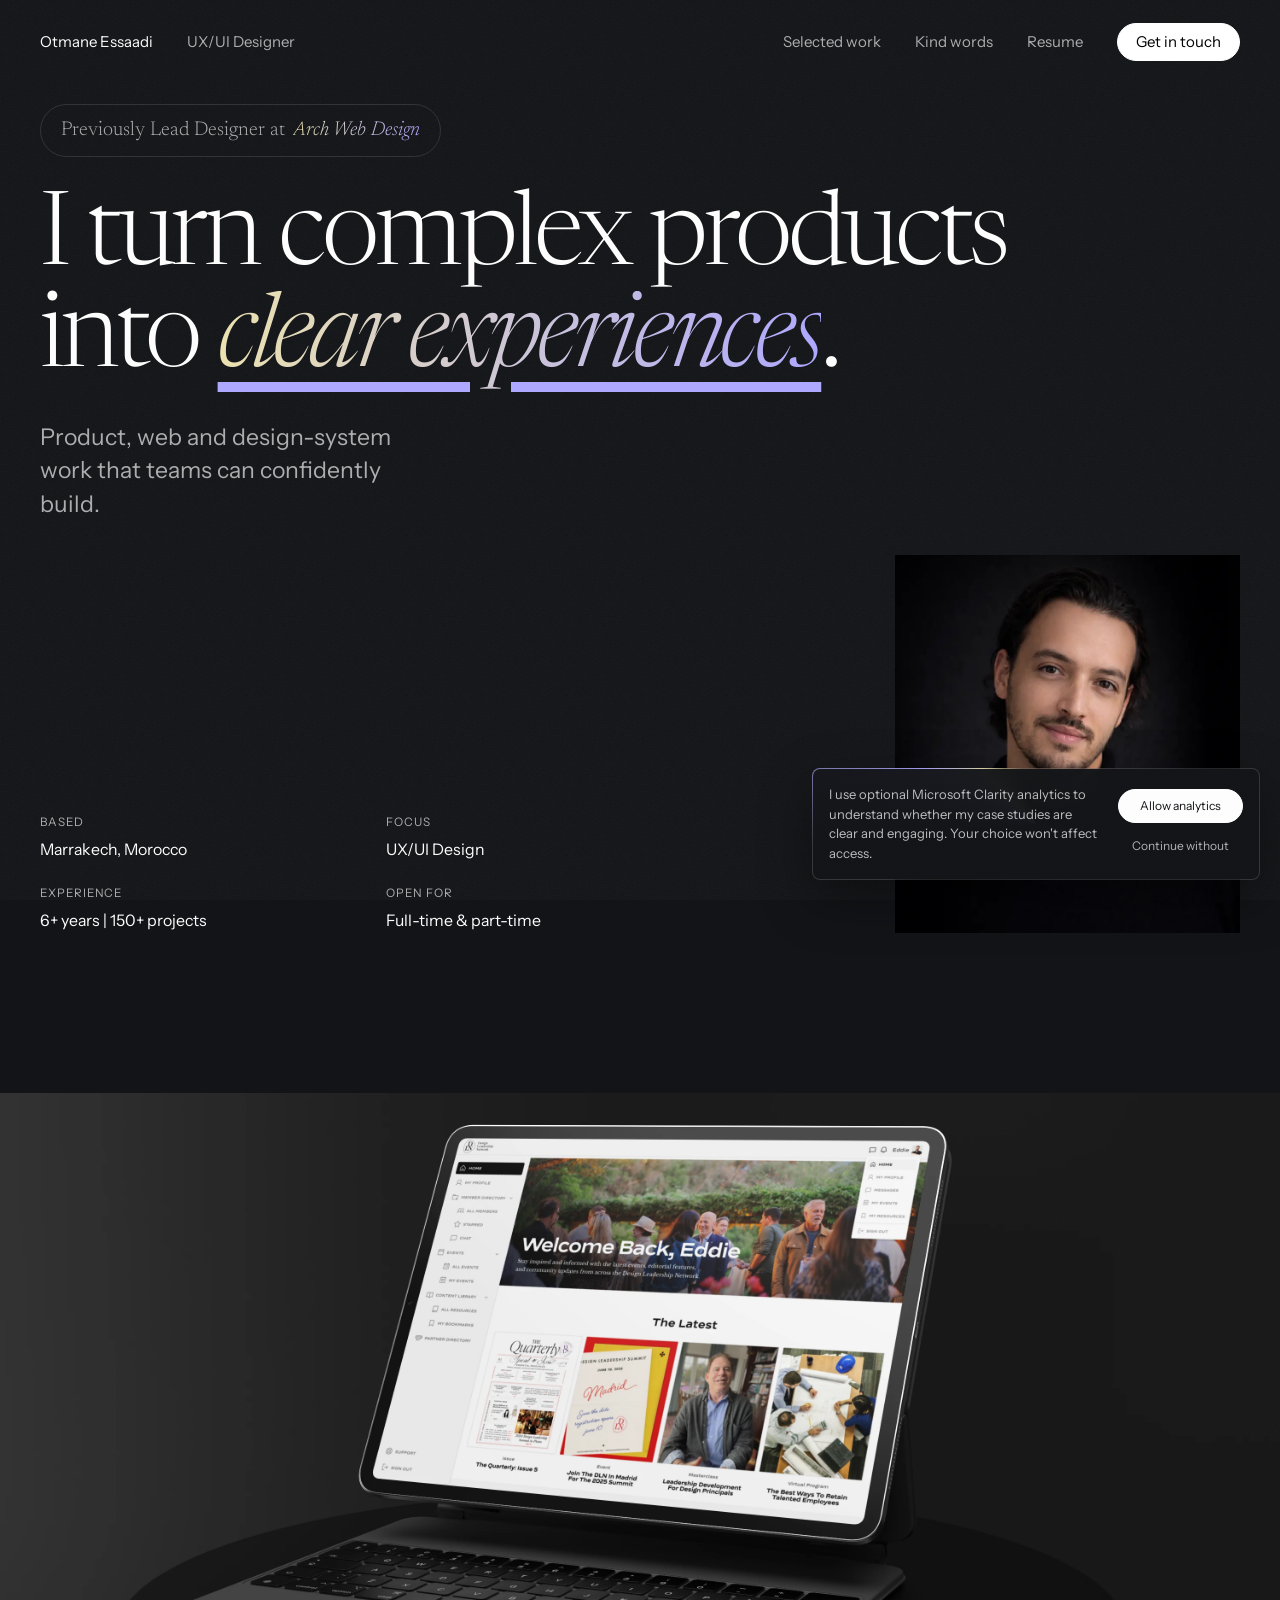
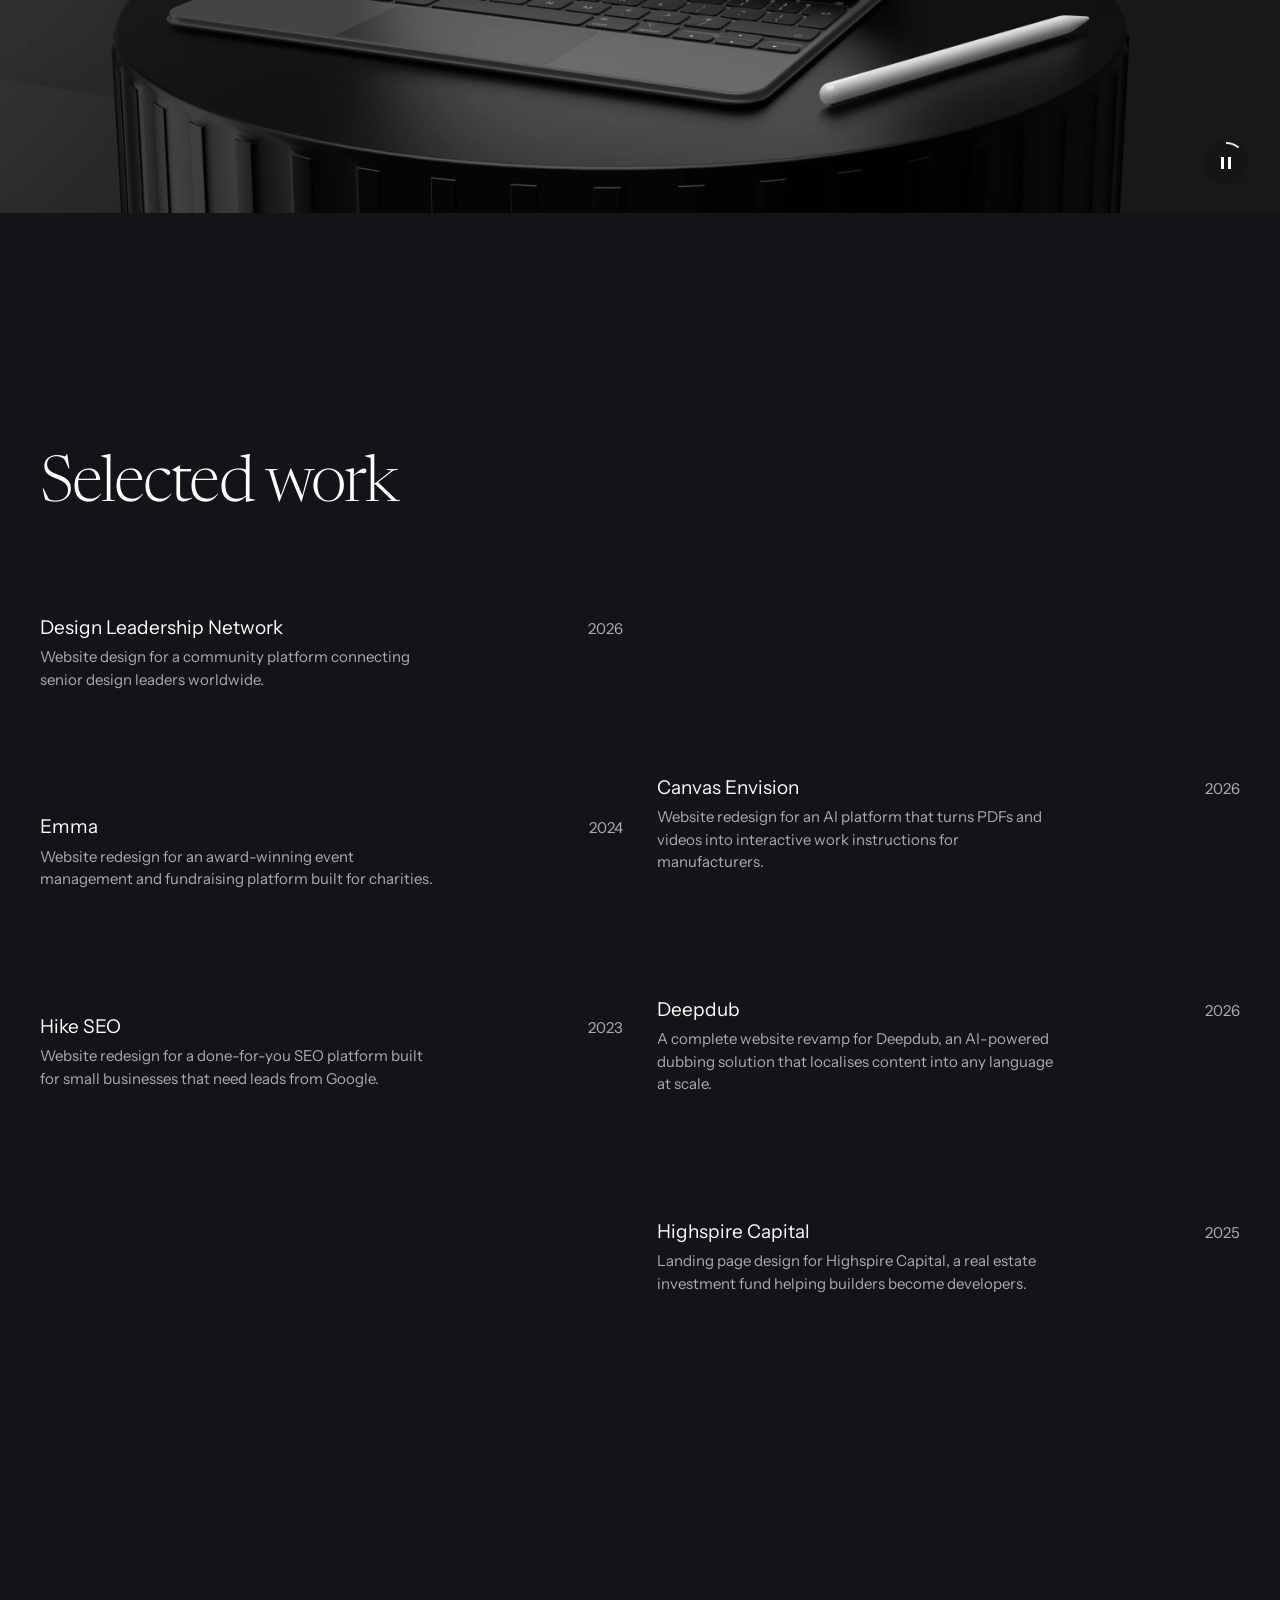
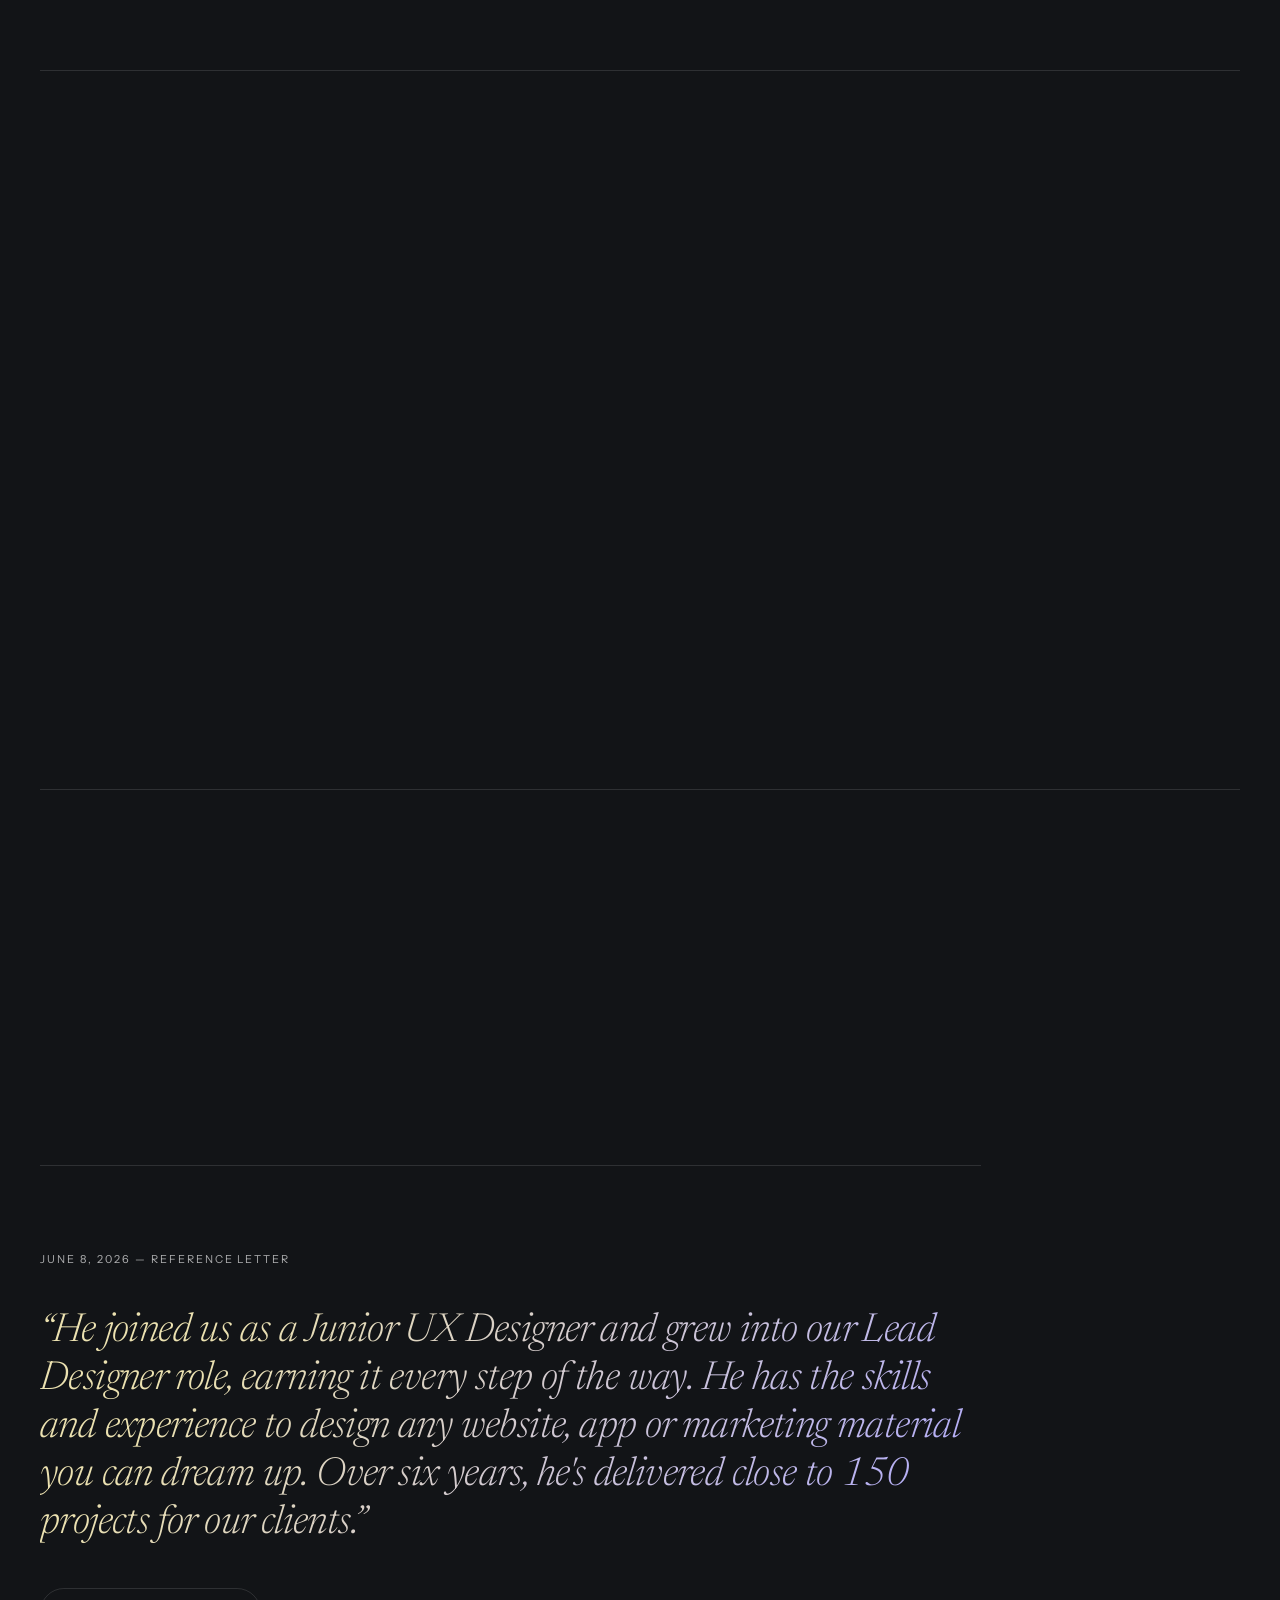
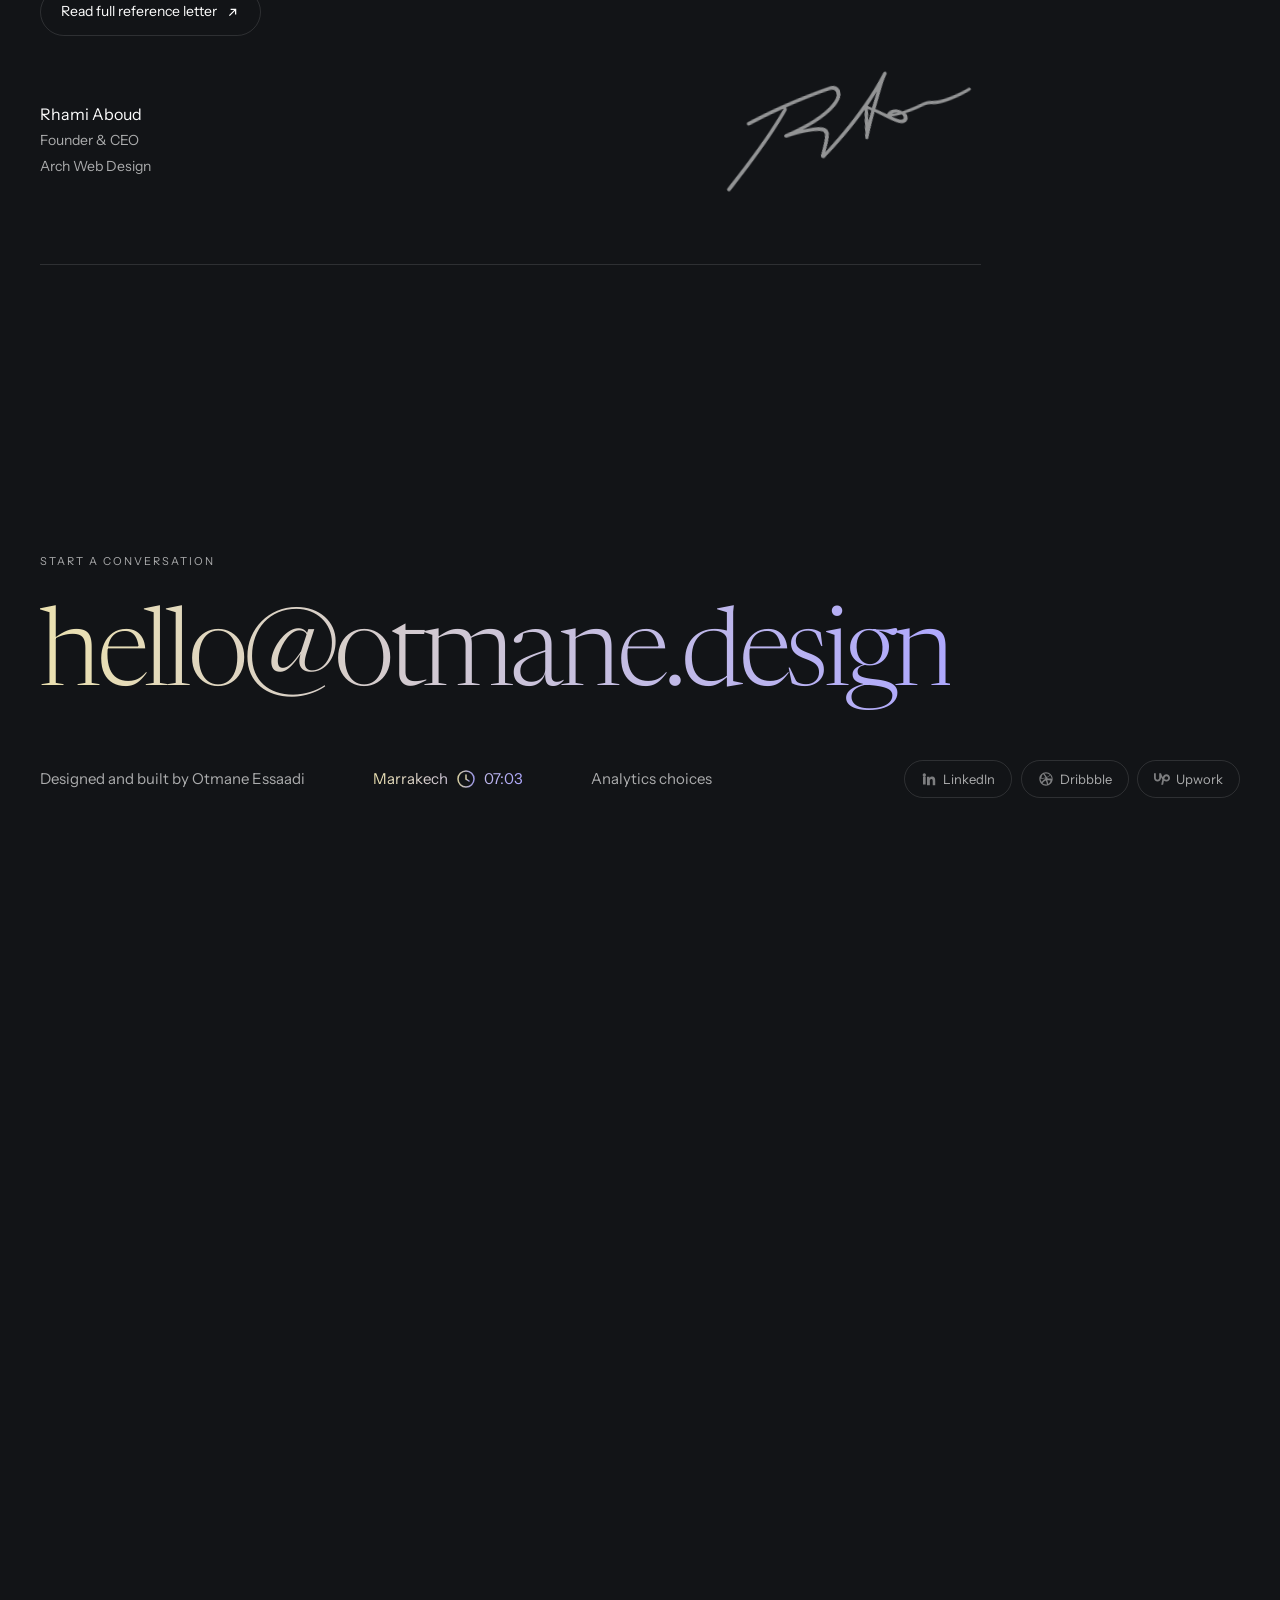
==== commit ef639805: "Reorder homepage case studies and restyle case-study CTA - Homepage order: DLN, Canvas Envision, Emm" ====
--- a/index.html
+++ b/index.html
@@ -289,7 +289,7 @@
   }
 
   function renderWork(list){
-    const projectPriority = {'canvas-envision': 0, 'deepdub': 1, 'design-leadership-network': 2, 'emma': 3, 'hike-seo': 4, 'highspire': 5};
+    const projectPriority = {'design-leadership-network': 0, 'canvas-envision': 1, 'emma': 2, 'deepdub': 3, 'hike-seo': 4, 'highspire': 5};
     list = list.slice().sort((a, b) => (projectPriority[a.slug] ?? 99) - (projectPriority[b.slug] ?? 99));
     const colA = document.querySelector('[data-work-col-a]');
     const colB = document.querySelector('[data-work-col-b]');
@@ -311,14 +311,15 @@
       const hrefAttr = isSoon ? '' : ' href="'+workHref+'"';
       const titleHTML = esc(p.title || '') + (isSoon ? ' <span class="work__badge">Soon</span>' : '');
       return '<'+tag+' class="work__card" data-reveal'+hrefAttr+'>'
-        + '<div class="work__figure"><img src="'+esc(p.image || '')+'" alt="'+esc(p.title || '')+'" loading="lazy" /></div>'
+        + '<div class="work__figure"><img src="'+esc(p.image || '')+'" alt="'+esc(p.title || '')+'" loading="lazy" />'
+        +   (isSoon ? '' : '<span class="work__case-link">View full case study <span class="work__case-arrow" aria-hidden="true">↗</span></span>')
+        + '</div>'
         + '<div class="work__caption">'
         +   '<div class="work__row">'
         +     '<span class="work__title">'+titleHTML+'</span>'
         +     '<span class="work__year">'+esc(yearOverrides[p.slug] || p.year || '')+'</span>'
         +   '</div>'
         +   '<p class="work__desc">'+esc(p.summary || p.description || '')+'</p>'
-        +   (isSoon ? '' : '<span class="work__case-link">View full case study <span class="work__case-arrow" aria-hidden="true">↗</span></span>')
         + '</div>'
         + '</'+tag+'>';
     };
--- a/assets/style.css
+++ b/assets/style.css
@@ -819,29 +819,57 @@
   color:rgba(253,253,253,.65);
   max-width:400px;
 }
+@property --wl-ring{
+  syntax:'<number>';
+  inherits:false;
+  initial-value:0;
+}
 .work__case-link{
+  position:absolute;
+  right:24px;
+  bottom:24px;
+  z-index:2;
   display:inline-flex;
   align-items:center;
-  align-self:flex-start;
   gap:7px;
-  margin-top:12px;
-  padding-bottom:3px;
-  border-bottom:1px solid rgba(253,253,253,.28);
+  height:38.25px;
+  padding:1px 18px;
+  border-radius:9999px;
+  background:#ffffff;
+  border:1px solid #ffffff;
+  color:#000000;
   font-family:"Instrument Sans",system-ui,sans-serif;
-  font-size:13px;
+  font-size:15px;
   font-weight:500;
-  line-height:1.35;
-  color:rgba(253,253,253,.82);
-  transition:color .3s var(--ease),border-color .3s var(--ease);
+  line-height:15px;
+  white-space:nowrap;
+}
+.work__case-link::before{
+  content:'';
+  position:absolute;
+  inset:0;
+  border-radius:inherit;
+  padding:1.5px;
+  background:conic-gradient(from 225deg,
+    #ebe1b0 0deg,
+    #aea8fe calc(var(--wl-ring) * 3.6deg),
+    transparent calc(var(--wl-ring) * 3.6deg + .1deg));
+  -webkit-mask:linear-gradient(#fff 0 0) content-box,linear-gradient(#fff 0 0);
+  -webkit-mask-composite:xor;
+  mask-composite:exclude;
+  opacity:0;
+  pointer-events:none;
+  --wl-ring:0;
+  transition:opacity .3s var(--ease),--wl-ring .8s cubic-bezier(.16,.84,.44,1);
 }
 .work__case-arrow{
   display:inline-block;
   transition:transform .3s var(--ease);
 }
-.work__card:hover .work__case-link,
-.work__card:focus-visible .work__case-link{
-  color:#fdfdfd;
-  border-color:#aea8fe;
+.work__card:hover .work__case-link::before,
+.work__card:focus-visible .work__case-link::before{
+  opacity:1;
+  --wl-ring:100;
 }
 .work__card:hover .work__case-arrow,
 .work__card:focus-visible .work__case-arrow{transform:translate(2px,-2px)}
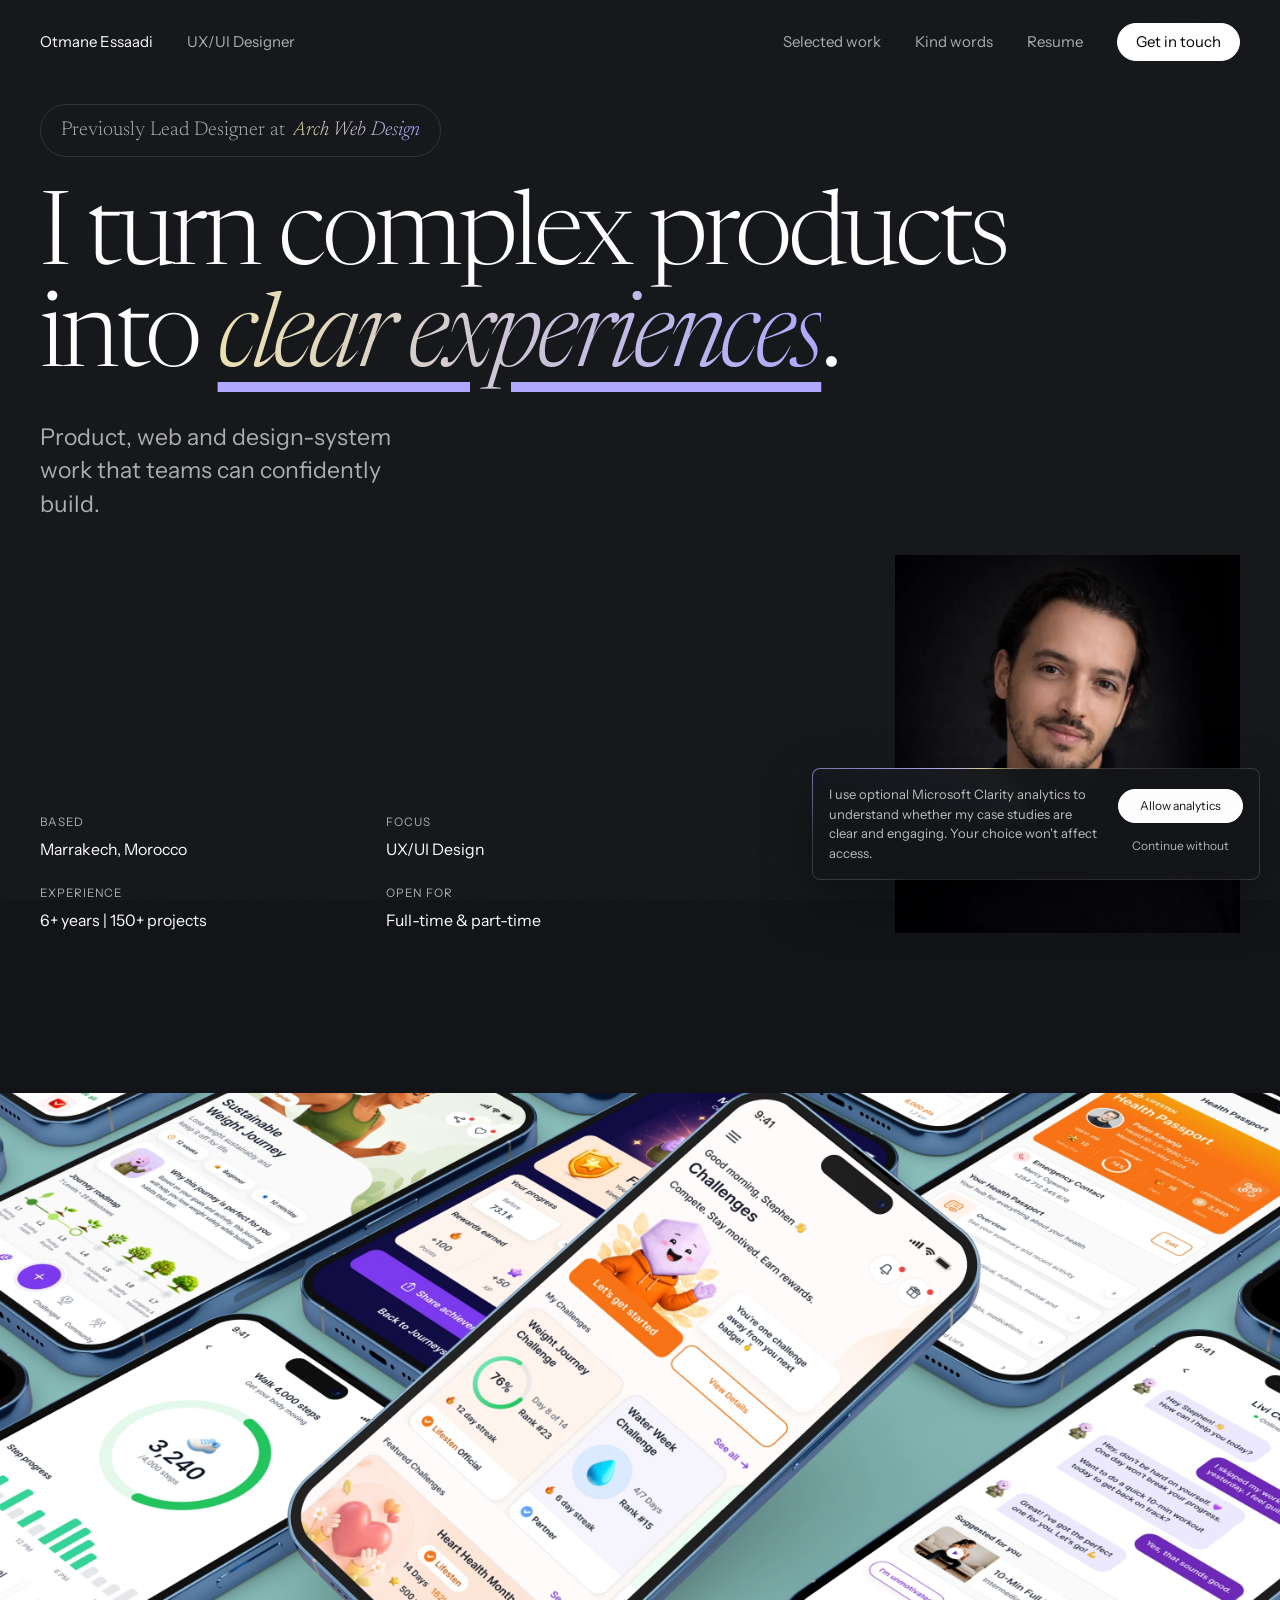
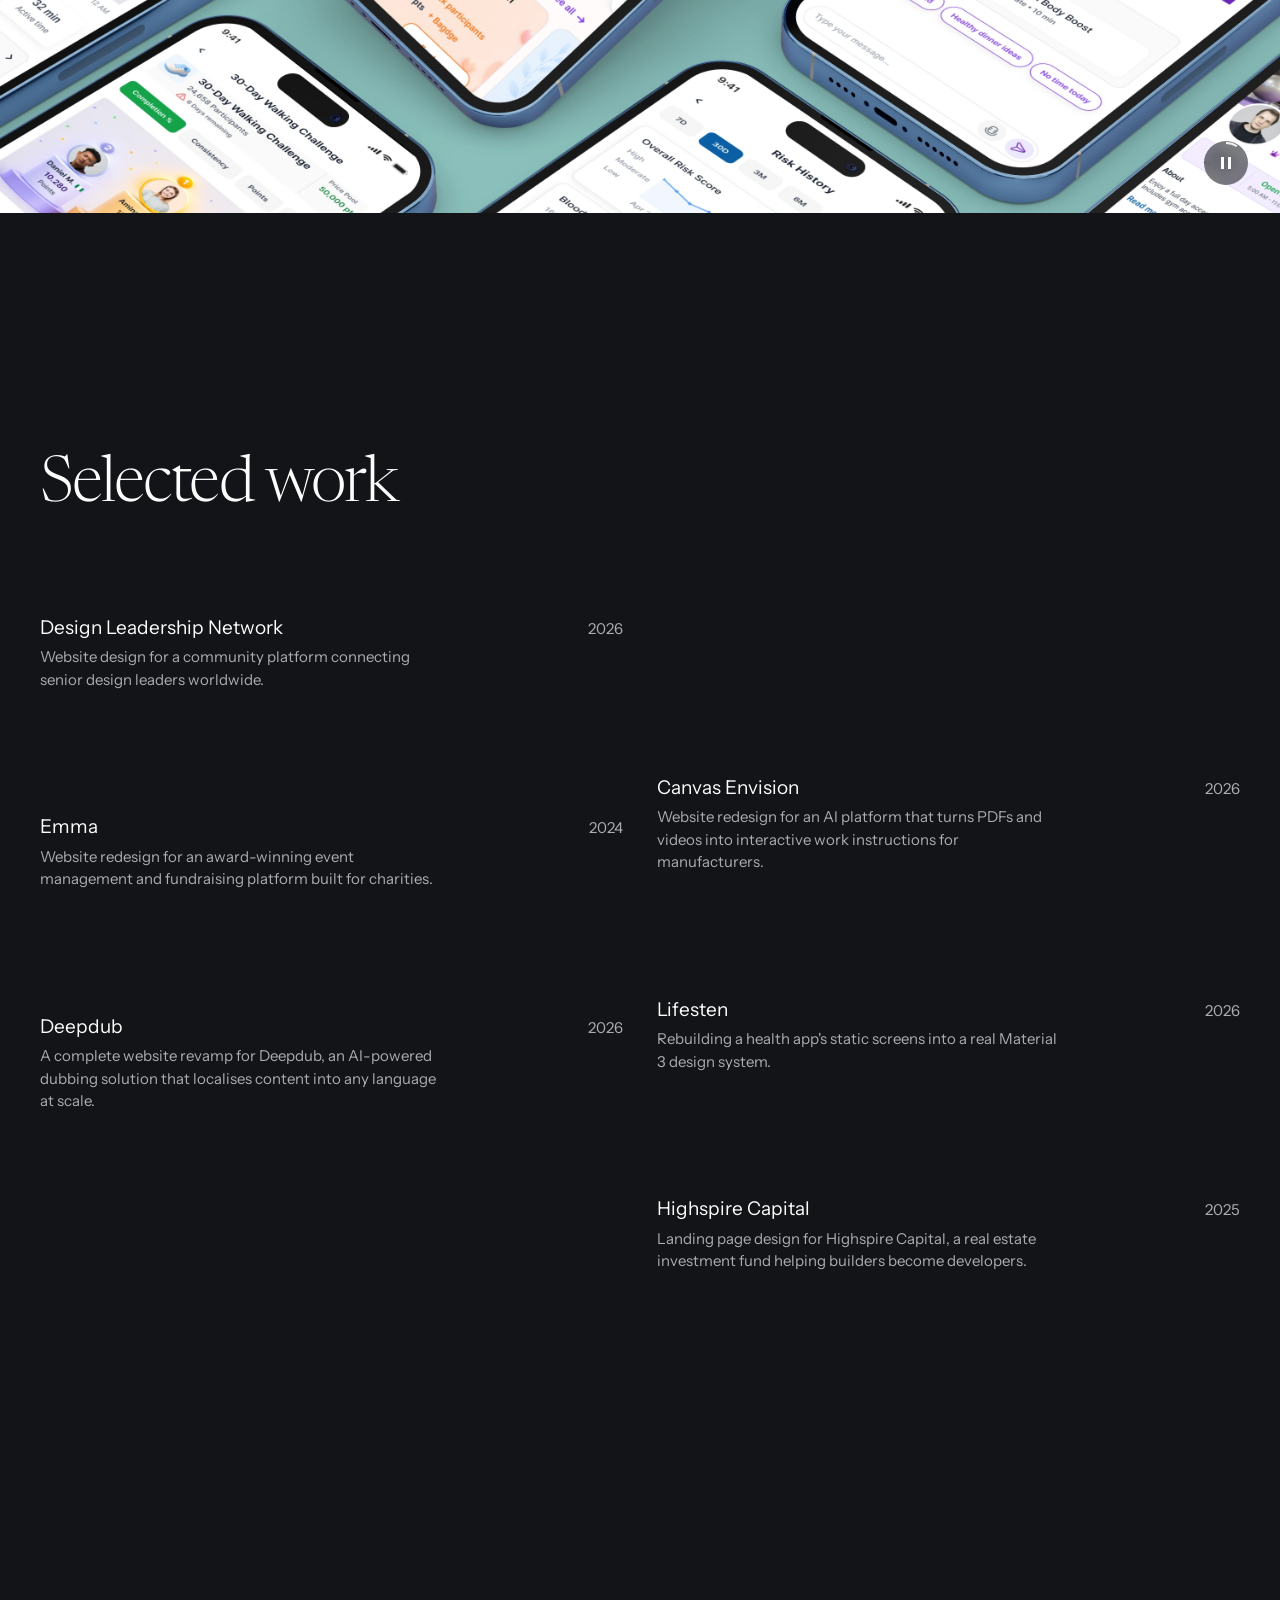
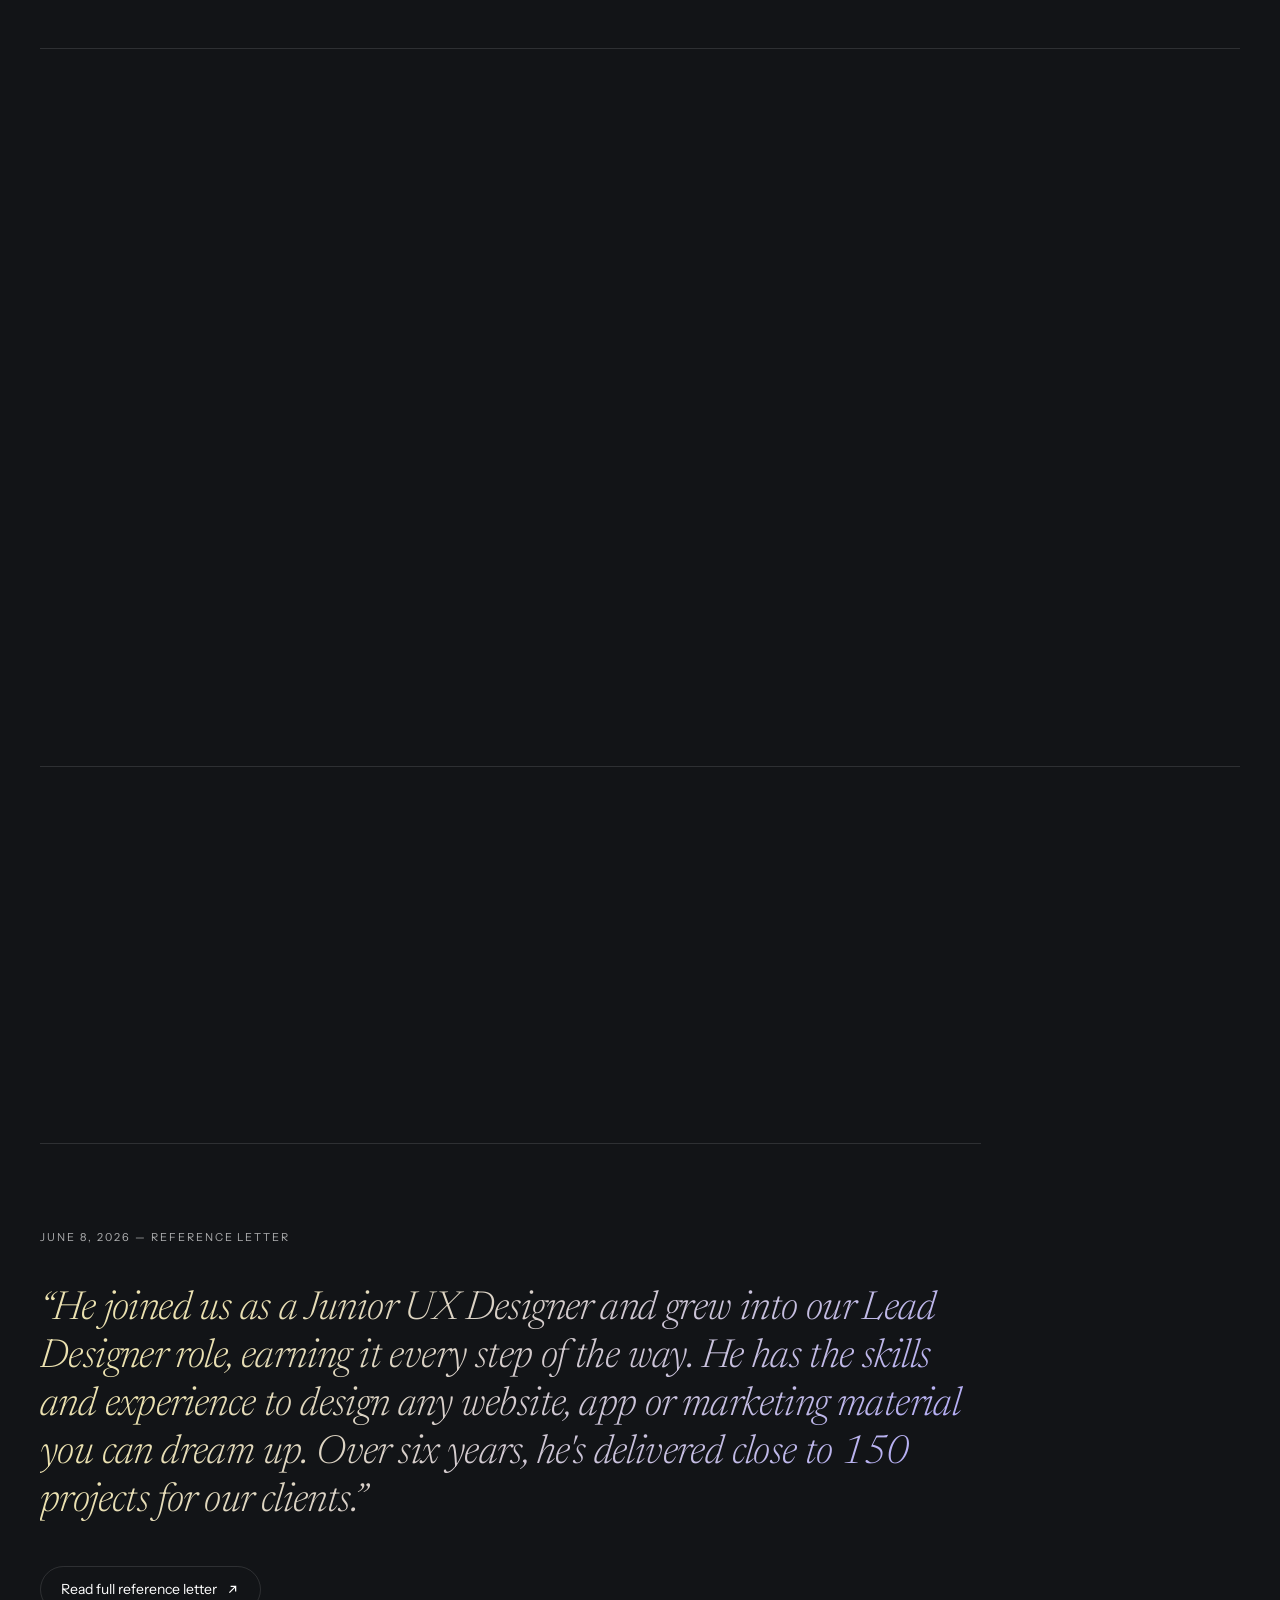
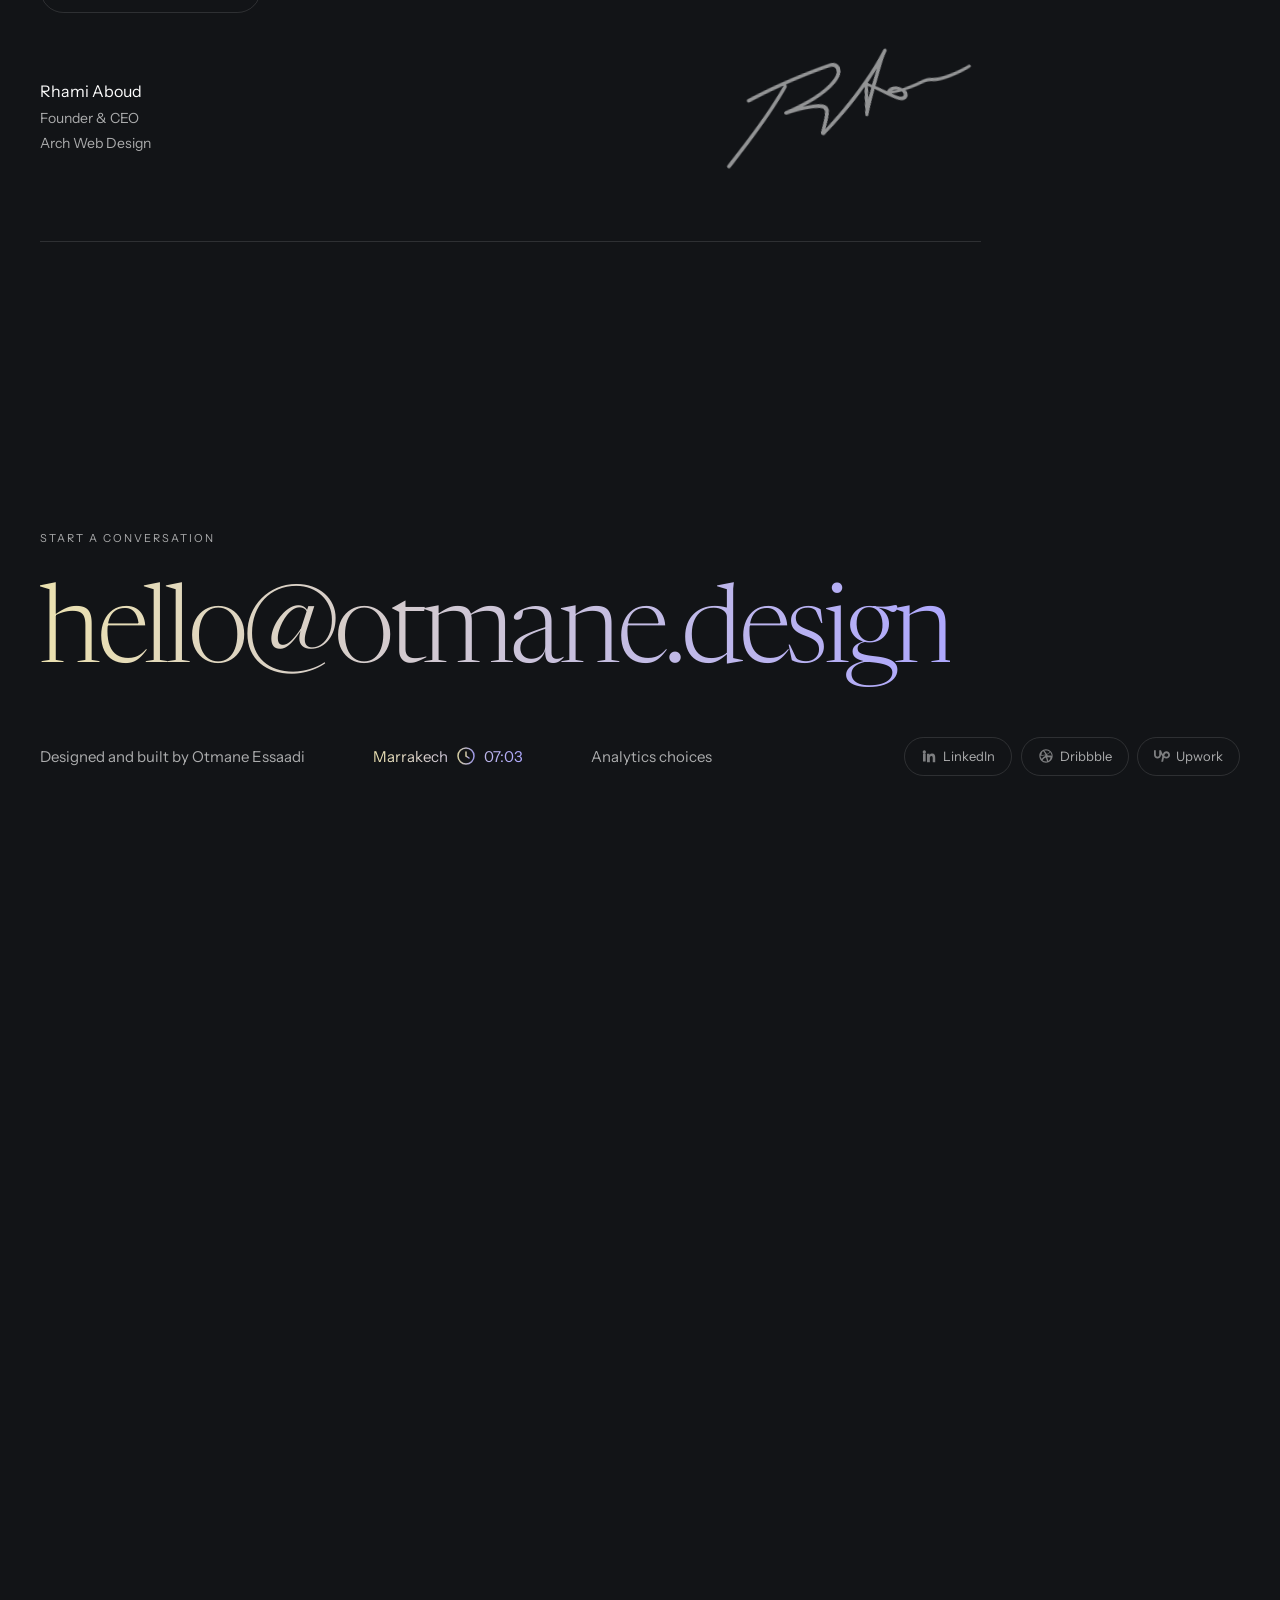
==== commit 802da7b7: "Add Lifesten case study, hide Hike SEO, homepage/slider updates - New Lifesten case study (Material " ====
--- a/index.html
+++ b/index.html
@@ -101,6 +101,7 @@
   <section class="slider">
     <div class="slider__frame" id="sliderFrame">
       <img class="slider__img is-active" src="assets/img/slides/02.webp" alt="" />
+      <img class="slider__img" src="assets/img/lifesten/cover.webp" alt="" />
       <img class="slider__img" src="assets/img/slides/01.webp" alt="" />
       <img class="slider__img" src="assets/img/slides/03.webp" alt="" />
       <img class="slider__img" src="assets/img/slides/04.webp" alt="" />
@@ -289,7 +290,7 @@
   }
 
   function renderWork(list){
-    const projectPriority = {'design-leadership-network': 0, 'canvas-envision': 1, 'emma': 2, 'deepdub': 3, 'hike-seo': 4, 'highspire': 5};
+    const projectPriority = {'design-leadership-network': 0, 'canvas-envision': 1, 'emma': 2, 'lifesten': 3, 'deepdub': 4, 'highspire': 5};
     list = list.slice().sort((a, b) => (projectPriority[a.slug] ?? 99) - (projectPriority[b.slug] ?? 99));
     const colA = document.querySelector('[data-work-col-a]');
     const colB = document.querySelector('[data-work-col-b]');
--- a/assets/style.css
+++ b/assets/style.css
@@ -1299,6 +1299,59 @@
 .prose pre code{background:none;padding:0}
 .prose hr{border:none;border-top:1px solid var(--line);margin:2.5em 0}
 
+/* prose — single captioned image row */
+.prose-row-image{margin:2em 0!important;overflow:hidden;background:transparent}
+.prose-row-image img{display:block;width:100%;height:auto;margin:0}
+.prose-row-image figcaption{margin:12px 0 0;font-size:12px;line-height:1.4;color:rgba(253,253,253,.5)}
+
+/* prose — two-up captioned image pair */
+.prose-image-pair{
+  display:grid;
+  grid-template-columns:repeat(2,minmax(0,1fr));
+  gap:24px;
+  margin:2em 0!important;
+}
+.prose-image-pair figure{margin:0;min-width:0}
+.prose-image-pair img{display:block;width:100%;height:auto;margin:0}
+.prose-image-pair figcaption{margin:12px 0 0;font-size:12px;line-height:1.4;color:rgba(253,253,253,.5)}
+
+/* prose — stat cards (e.g. "Delivery scale") */
+.cs-stats{margin:2em 0!important}
+.cs-stats-title{
+  margin:0 0 20px;
+  font-family:"Instrument Sans",system-ui,sans-serif;
+  font-size:13px;
+  font-weight:500;
+  color:#fdfdfd;
+}
+.cs-stats-grid{
+  display:grid;
+  grid-template-columns:repeat(3,minmax(0,1fr));
+  gap:12px;
+}
+.cs-stat{
+  min-height:144px;
+  padding:22px;
+  display:flex;
+  flex-direction:column;
+  justify-content:flex-end;
+  background:rgba(255,255,255,.06);
+}
+.cs-stat__value{
+  font-family:"Newsreader","Georgia",serif;
+  font-size:40px;
+  font-weight:300;
+  line-height:1;
+  letter-spacing:-.035em;
+  color:#fdfdfd;
+}
+.cs-stat__label{
+  margin-top:12px;
+  font-size:13px;
+  line-height:1.3;
+  color:rgba(253,253,253,.78);
+}
+
 /* Emma case-study client feedback */
 .emma-case__testimonial{margin:clamp(36px,5vw,64px) 0 0}
 .prose-row__content .emma-case__testimonial blockquote{
@@ -1700,6 +1753,10 @@
   .cs-more{padding:64px 0}
   .cs-more__list{grid-template-columns:1fr;gap:48px}
   .cs-cover-wrap{margin-top:48px}
+  .prose-image-pair{grid-template-columns:1fr;gap:28px}
+  .cs-stats-grid{grid-template-columns:1fr;gap:8px}
+  .cs-stat{min-height:128px;padding:18px}
+  .cs-stat__value{font-size:34px}
 }
 
 /* ---------- responsive ---------- */
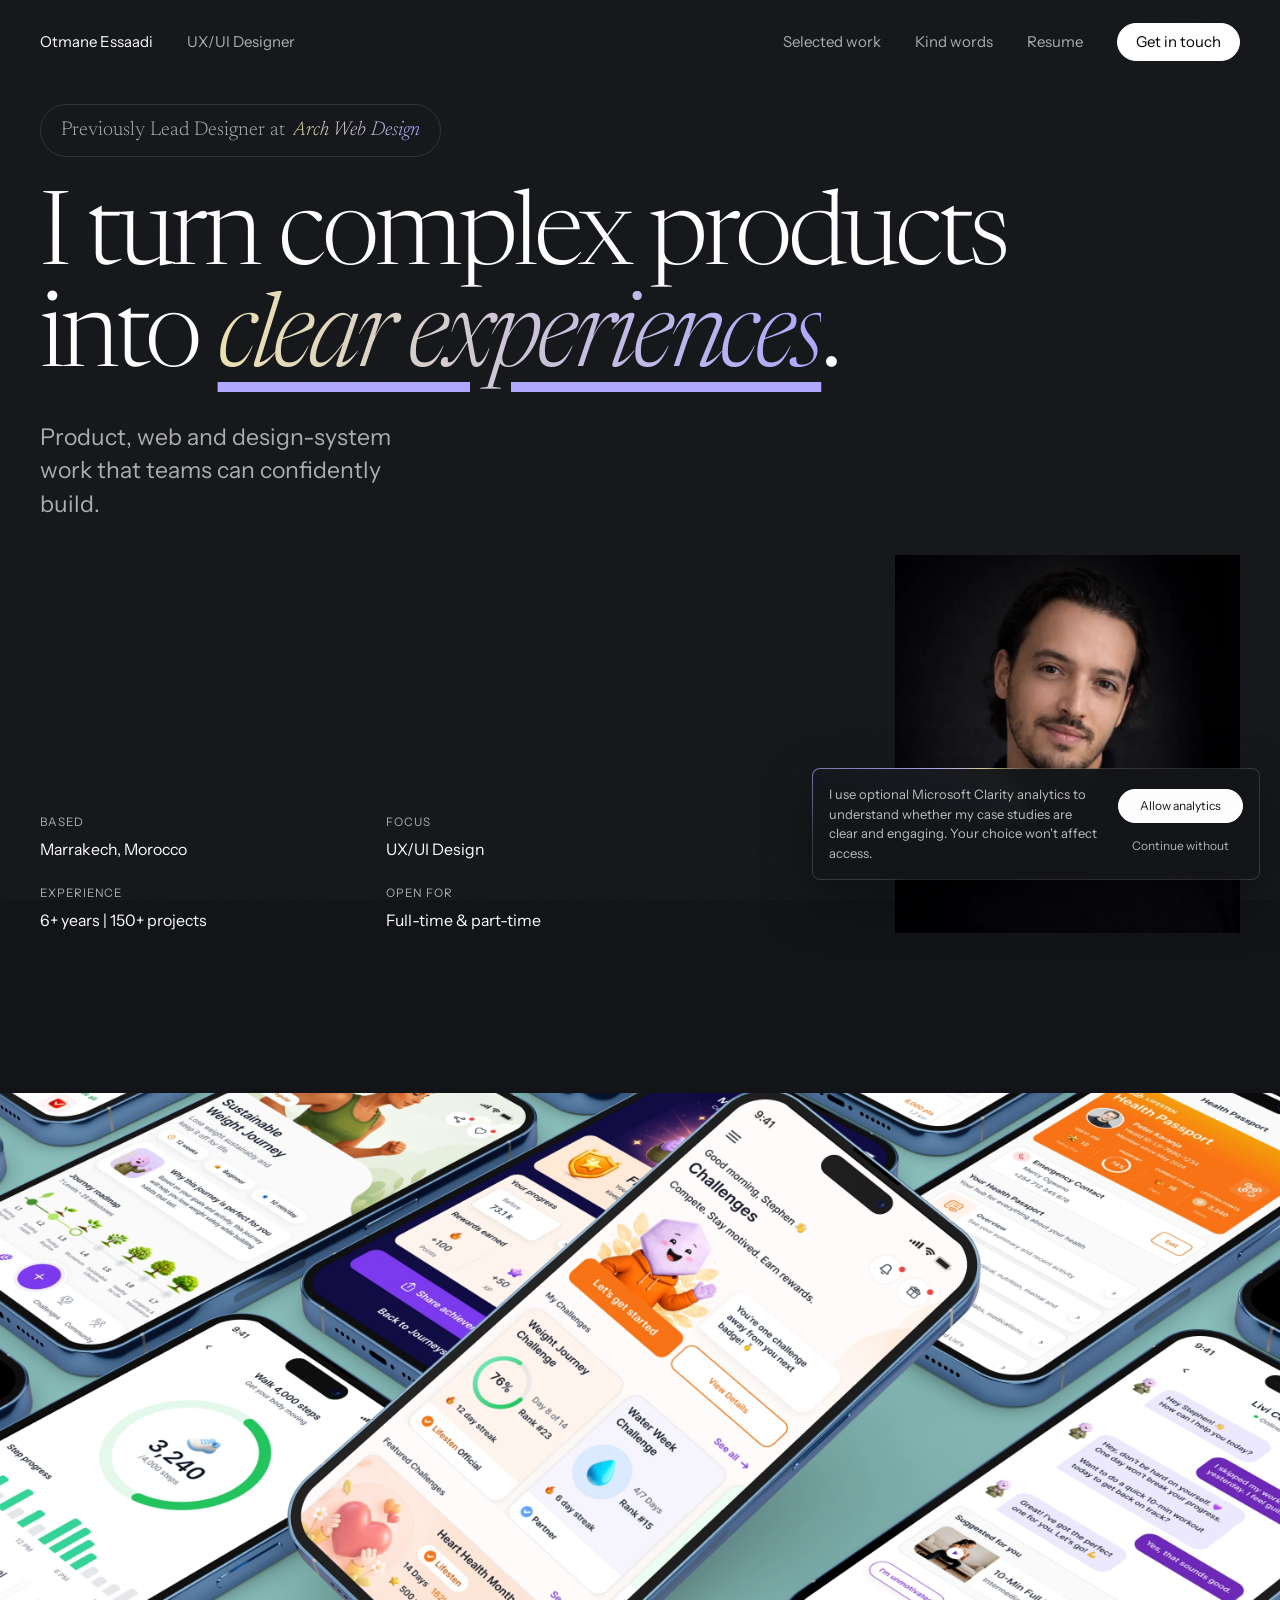
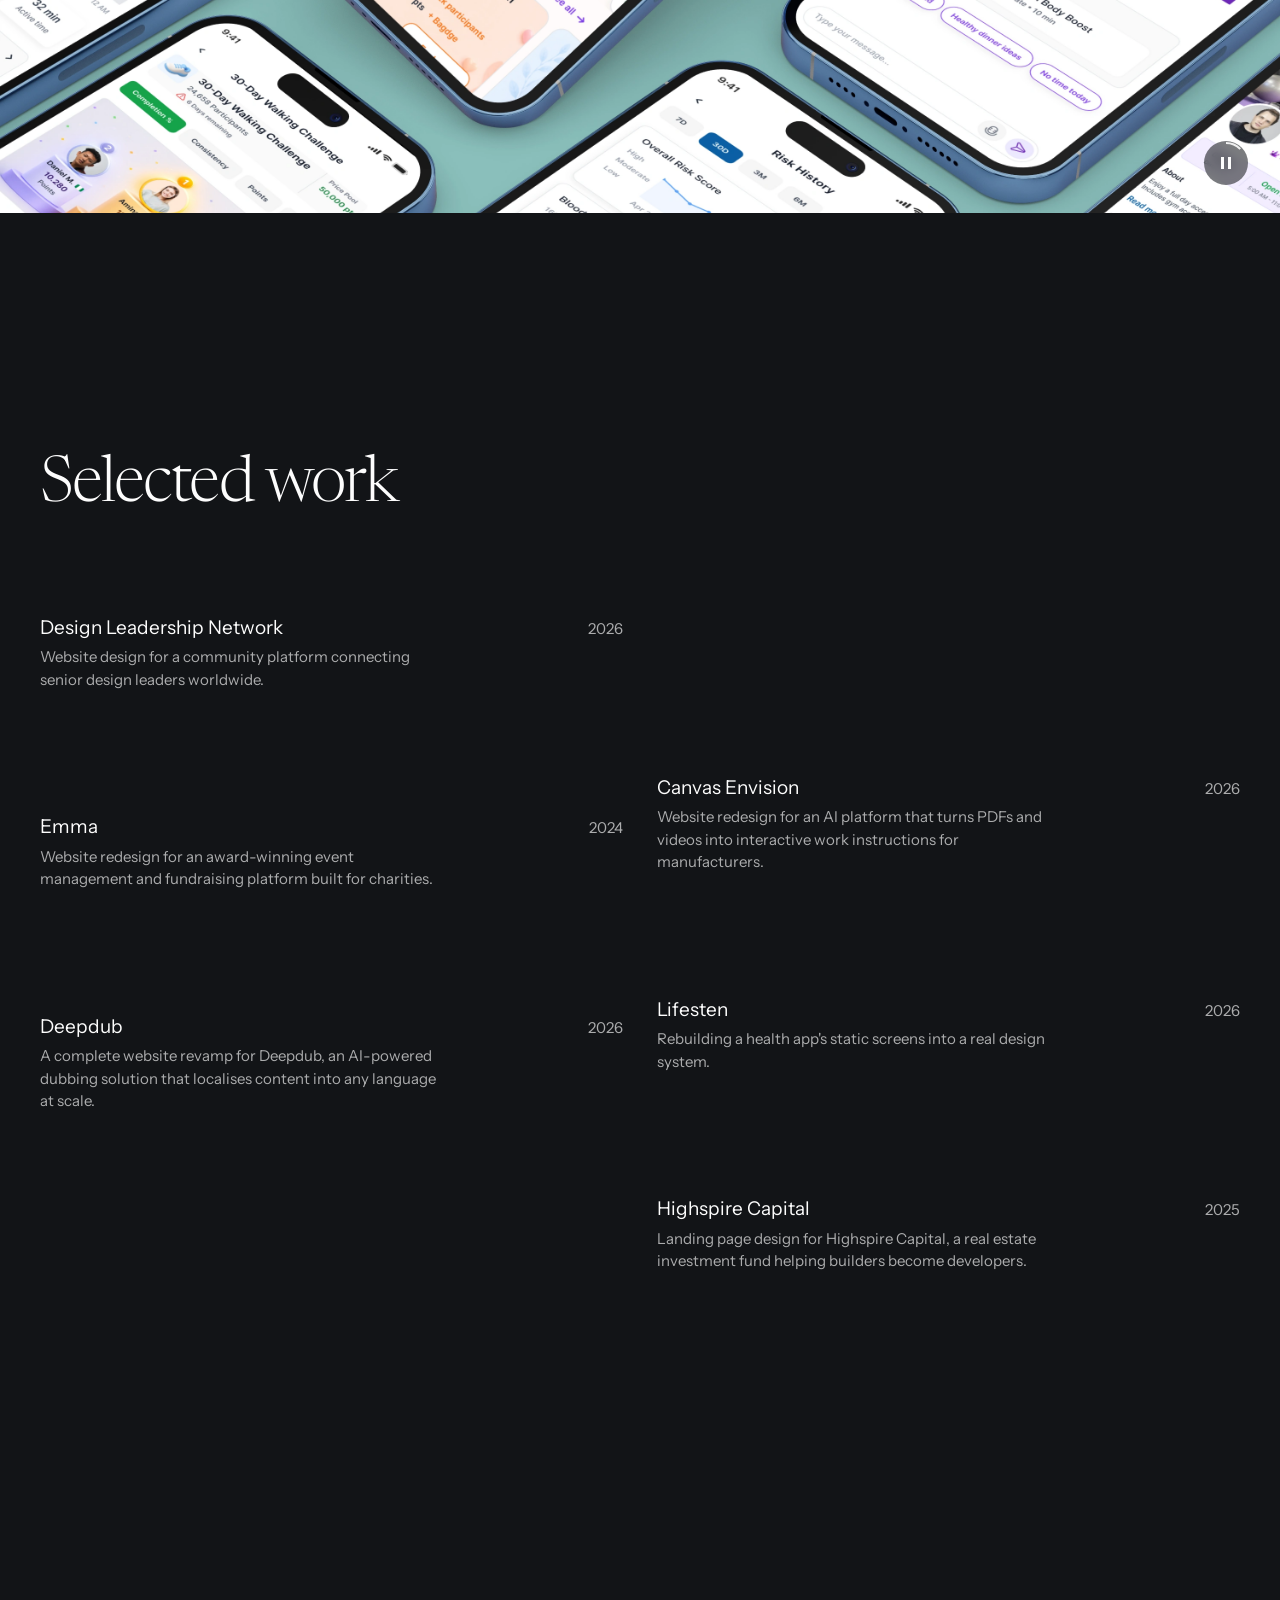
==== commit ba47fd62: "Build Lifesten as a static case-study page; nav and quote updates - New work/lifesten.html, matching" ====
--- a/index.html
+++ b/index.html
@@ -144,7 +144,7 @@
       <div class="kindwords__article" data-reveal>
         <span class="kindwords__date">June 8, 2026 — reference letter</span>
         <blockquote class="kindwords__quote">
-          <p>He joined us as a Junior UX Designer and grew into our Lead Designer role, earning it every step of the way. He has the skills and experience to design any website, app or marketing material you can dream up. Over six years, he's delivered close to 150 projects for our clients.</p>
+          <p>To Whom It May Concern,<br><br>It's my genuine pleasure to write this reference for Otmane Essaadi. Otmane has been with Arch Web Design since day one, over six years ago, and that alone tells you more than anything I could write in this letter…</p>
         </blockquote>
         <a class="kindwords__link" href="https://drive.google.com/file/d/1XlR3CCmjpRQ0XWfE2bCJECdwpQb5hz2L/view?usp=sharing" target="_blank" rel="noopener">Read full reference letter
           <svg viewBox="0 0 24 24" fill="none" stroke="currentColor" stroke-width="2" aria-hidden="true"><path d="M7 17 17 7M9 7h8v8"/></svg>
@@ -307,7 +307,7 @@
     const card = (p) => {
       const isSoon = p.tag === 'Soon';
       const tag = isSoon ? 'div' : 'a';
-      const staticPages = ['canvas-envision', 'deepdub', 'highspire', 'emma', 'hike-seo', 'design-leadership-network'];
+      const staticPages = ['canvas-envision', 'deepdub', 'highspire', 'emma', 'hike-seo', 'design-leadership-network', 'lifesten'];
       const workHref = staticPages.indexOf(p.slug) >= 0 ? '/work/'+p.slug : 'work.html#'+esc(p.slug||'');
       const hrefAttr = isSoon ? '' : ' href="'+workHref+'"';
       const titleHTML = esc(p.title || '') + (isSoon ? ' <span class="work__badge">Soon</span>' : '');
--- a/assets/style.css
+++ b/assets/style.css
@@ -1299,10 +1299,14 @@
 .prose pre code{background:none;padding:0}
 .prose hr{border:none;border-top:1px solid var(--line);margin:2.5em 0}
 
+/* prose-row content that breaks out of the two-column grid to full width */
+.prose-row-full{margin:40px 0 0}
+.prose-row-full .prose-row-image{margin:0!important}
+
 /* prose — single captioned image row */
 .prose-row-image{margin:2em 0!important;overflow:hidden;background:transparent}
 .prose-row-image img{display:block;width:100%;height:auto;margin:0}
-.prose-row-image figcaption{margin:12px 0 0;font-size:12px;line-height:1.4;color:rgba(253,253,253,.5)}
+.prose-row-image figcaption{margin:12px 0 0;font-size:12px;line-height:1.4;color:rgba(253,253,253,.5);text-align:center}
 
 /* prose — two-up captioned image pair */
 .prose-image-pair{
@@ -1313,7 +1317,7 @@
 }
 .prose-image-pair figure{margin:0;min-width:0}
 .prose-image-pair img{display:block;width:100%;height:auto;margin:0}
-.prose-image-pair figcaption{margin:12px 0 0;font-size:12px;line-height:1.4;color:rgba(253,253,253,.5)}
+.prose-image-pair figcaption{margin:12px 0 0;font-size:12px;line-height:1.4;color:rgba(253,253,253,.5);text-align:center}
 
 /* prose — stat cards (e.g. "Delivery scale") */
 .cs-stats{margin:2em 0!important}
@@ -2164,6 +2168,7 @@
   font-size:12px;
   line-height:1.4;
   color:rgba(253,253,253,.5);
+  text-align:center;
 }
 .canvas-case__workflow-row .prose-row__title h2{max-width:10ch}
 .canvas-case__workflows{
@@ -2251,6 +2256,7 @@
   font-size:12px;
   line-height:1.4;
   color:rgba(253,253,253,.5);
+  text-align:center;
 }
 .canvas-case__design-system img{
   clip-path:none;
